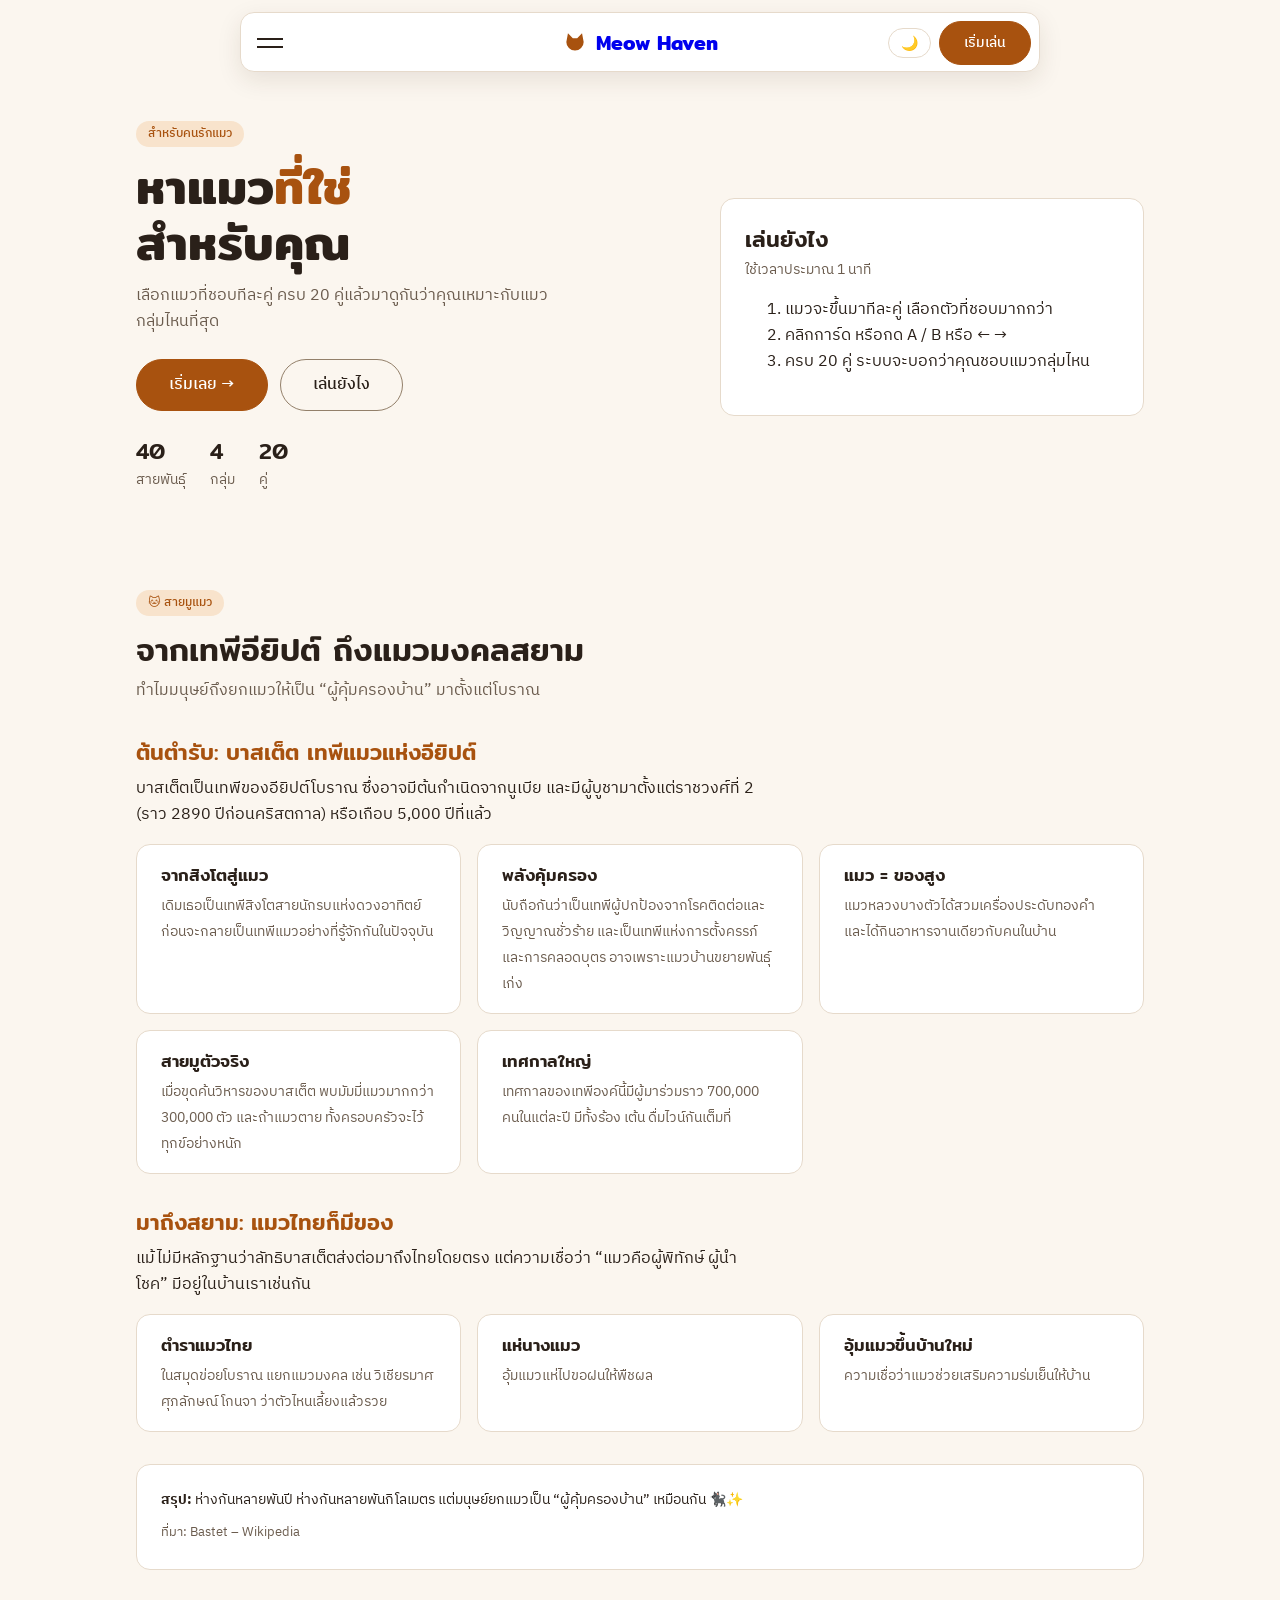
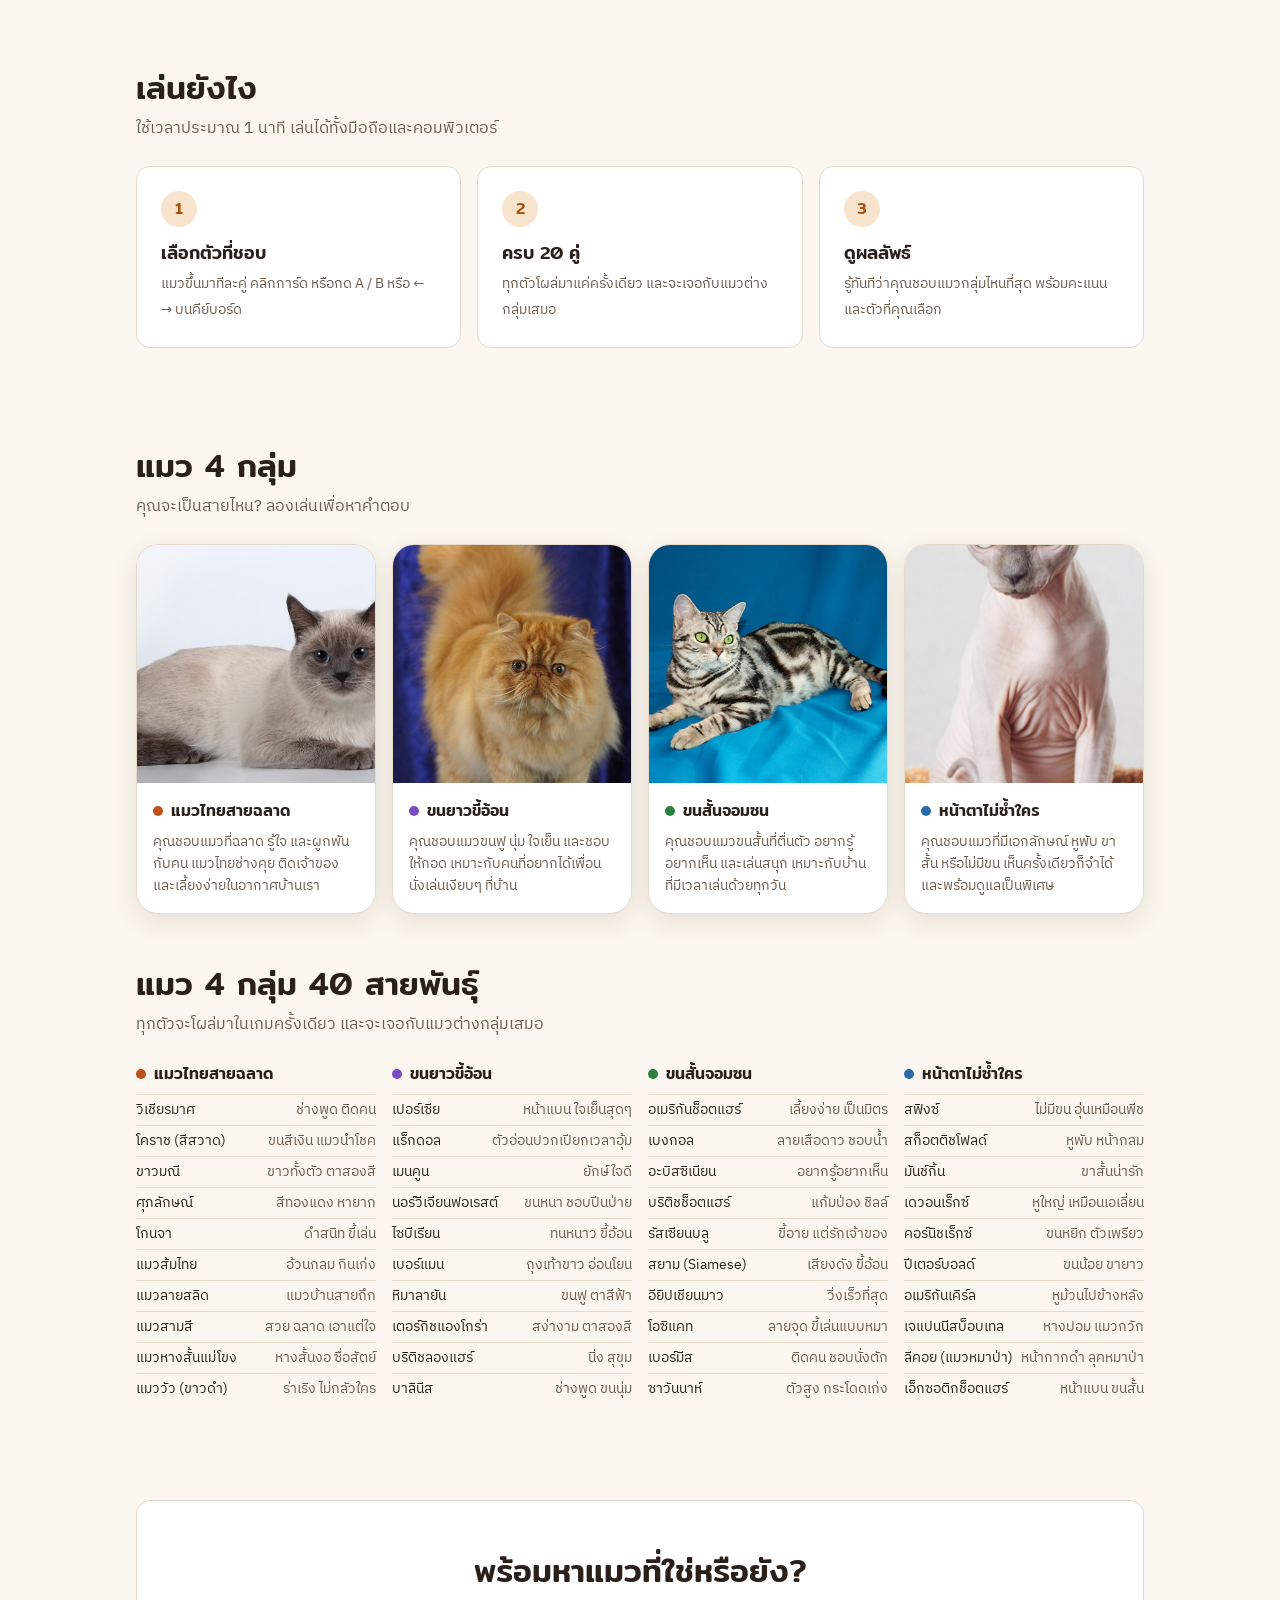
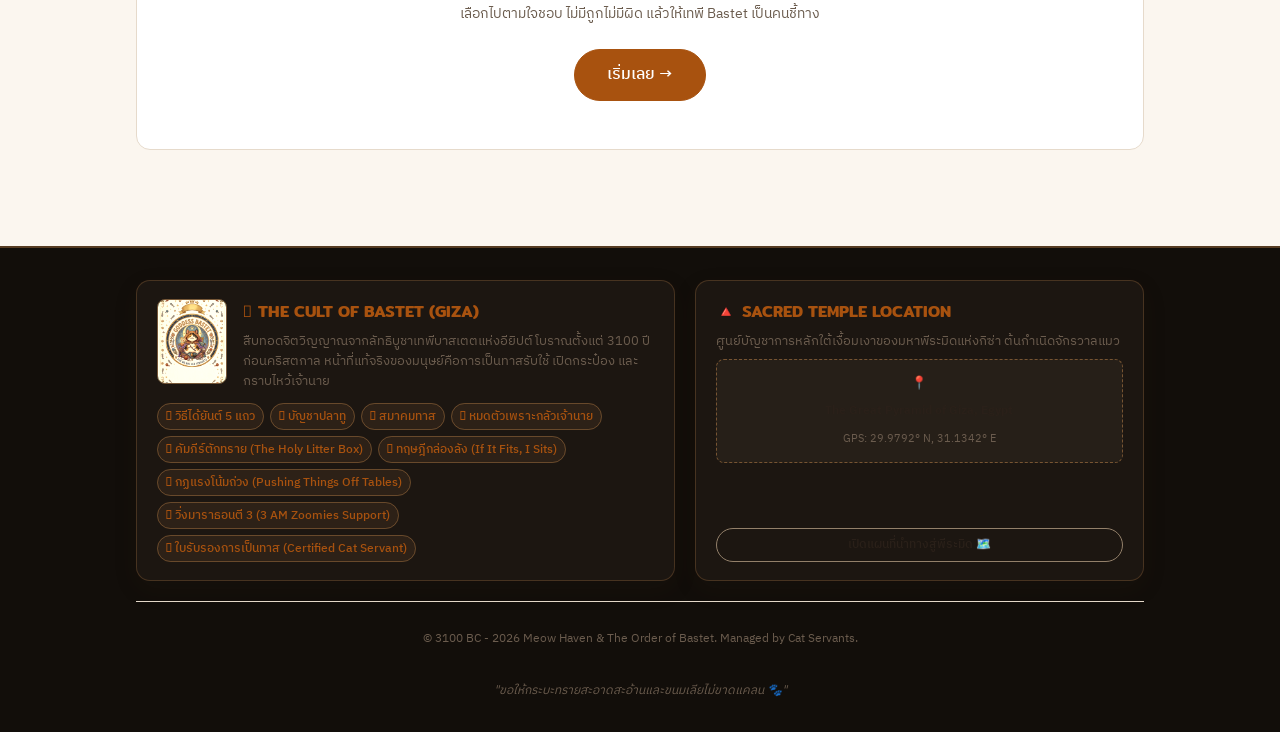
==== Index.html @ c2be7daf "commit change home" ====
<!doctype html>
<html lang="th">
<head>
  <meta charset="utf-8">
  <meta name="viewport" content="width=device-width,initial-scale=1,viewport-fit=cover">
  <title>Meow Haven</title>
  <meta name="claude:viewport-fit-sides" content="cover">
  
  <link rel="preconnect" href="https://fonts.googleapis.com">
  <link rel="preconnect" href="https://fonts.gstatic.com" crossorigin>
  <link rel="stylesheet" href="https://fonts.googleapis.com/css2?family=IBM+Plex+Sans+Thai:wght@400;500;600&family=Mitr:wght@400;500;600&display=swap">
  
  <style>
    :root {
      --bg:#17130f; --surface:#221c17; --surface-raised:#2d251f; --line:#3d332b; --line-strong:#7d6e60;
      --ink:#f5ede4; --ink-muted:#b3a596; --brand:#f2a65a; --brand-soft:#3a2a1b; --on-brand:#1d140c;
      --group-thai:#f08a4b; --group-fluffy:#b48ff0; --group-active:#7fd18b; --group-unique:#6cb8f0;
      --shadow-card:0 8px 24px rgba(0,0,0,.35); --shadow-lift:0 14px 36px rgba(0,0,0,.5);
      --font-display:"Mitr","IBM Plex Sans Thai",system-ui,sans-serif;
      --font-body:"IBM Plex Sans Thai",system-ui,sans-serif;
      --space-1:4px; --space-2:8px; --space-3:12px; --space-4:16px; --space-6:24px; --space-8:32px; --space-12:48px;
      --radius-sm:8px; --radius-md:14px; --radius-lg:22px; --radius-pill:999px;
      color-scheme:dark;
      box-sizing:border-box;
      padding-top:env(safe-area-inset-top,0px);
      padding-bottom:env(safe-area-inset-bottom,0px);
    }
    
    @media (prefers-color-scheme: light) { 
      :root:not([data-theme="dark"]) {
        --bg:#fbf6ef; --surface:#ffffff; --surface-raised:#f3eadf; --line:#e6dacb; --line-strong:#93806a;
        --ink:#2a2019; --ink-muted:#6b5c4e; --brand:#a8520f; --brand-soft:#f8e3cc; --on-brand:#ffffff;
        --group-thai:#c0501a; --group-fluffy:#7a4cc4; --group-active:#2c7f3e; --group-unique:#2a6aa8;
        --shadow-card:0 8px 24px rgba(60,40,20,.10); --shadow-lift:0 14px 36px rgba(60,40,20,.18);
        color-scheme:light; 
      } 
    }
    
    :root[data-theme="light"] {
      --bg:#fbf6ef; --surface:#ffffff; --surface-raised:#f3eadf; --line:#e6dacb; --line-strong:#93806a;
      --ink:#2a2019; --ink-muted:#6b5c4e; --brand:#a8520f; --brand-soft:#f8e3cc; --on-brand:#ffffff;
      --group-thai:#c0501a; --group-fluffy:#7a4cc4; --group-active:#2c7f3e; --group-unique:#2a6aa8;
      --shadow-card:0 8px 24px rgba(60,40,20,.10); --shadow-lift:0 14px 36px rgba(60,40,20,.18);
      color-scheme:light;
    }

    :root[data-theme="dark"] {
      --bg:#17130f; --surface:#221c17; --surface-raised:#2d251f; --line:#3d332b; --line-strong:#7d6e60;
      --ink:#f5ede4; --ink-muted:#b3a596; --brand:#f2a65a; --brand-soft:#3a2a1b; --on-brand:#1d140c;
      --group-thai:#f08a4b; --group-fluffy:#b48ff0; --group-active:#7fd18b; --group-unique:#6cb8f0;
      --shadow-card:0 8px 24px rgba(0,0,0,.35); --shadow-lift:0 14px 36px rgba(0,0,0,.5);
      color-scheme:dark;
    }

    *, *::before, *::after { box-sizing:border-box; }
    html { scroll-padding-top:84px; scroll-behavior:smooth; }
    body { margin:0; padding:0; font-family:var(--font-body); font-size:16px; line-height:26px; background:var(--bg); color:var(--ink); }
    img { max-width:100%; display:block; }
    [hidden]:not([hidden=until-found i]){ display:none!important; }
    h1,h2,h3 { font-family:var(--font-display); text-wrap:balance; margin:0; }
    .wrap { max-width:1040px; margin:0 auto; padding-left:max(16px, env(safe-area-inset-left,0px)); padding-right:max(16px, env(safe-area-inset-right,0px)); }

    /* Nav (card nav) */
    .cn-wrap {
      position: sticky;
      top: 0;
      z-index: 20;
      padding: var(--space-3) var(--space-4) 0;
      display: flex;
      justify-content: center;
      pointer-events: none;
    }

    .cn {
      pointer-events: auto;
      width: 100%;
      max-width: 800px;
      background: var(--surface);
      border: 1px solid var(--line);
      border-radius: var(--radius-md);
      box-shadow: var(--shadow-card);
      height: 60px;
      overflow: hidden;
      transition: height .4s cubic-bezier(.2, .8, .2, 1);
      will-change: height;
    }

    .cn.is-open {
      height: var(--cn-h, 260px);
    }

    .cn__top {
      height: 60px;
      display: flex;
      align-items: center;
      justify-content: space-between;
      padding: 0 var(--space-2) 0 var(--space-4);
      position: relative;
    }

    .cn__logo {
      position: absolute;
      left: 50%;
      transform: translateX(-50%);
      font-family: var(--font-display);
      font-weight: 600;
      font-size: 20px;
      text-decoration: none;
      display: flex;
      align-items: center;
      gap: var(--space-2);git pull origin main
      white-space: nowrap;
    }

    .cn__logo svg {
      width: 26px;
      height: 26px;
      fill: var(--brand);
    }

    .cn__burger {
      all: unset;
      cursor: pointer;
      width: 36px;
      height: 36px;
      display: flex;
      flex-direction: column;
      justify-content: center;
      gap: 6px;
    }

    .cn__burger span {
      display: block;
      height: 2px;
      width: 26px;
      background: var(--ink);
      transition: transform .3s, opacity .3s;
      transform-origin: 50% 50%;
    }

    .cn__burger[aria-expanded="true"] span:first-child {
      transform: translateY(4px) rotate(45deg);
    }

    .cn__burger[aria-expanded="true"] span:last-child {
      transform: translateY(-4px) rotate(-45deg);
    }

    .cn__burger:focus-visible {
      outline: 2px solid var(--brand);
      outline-offset: 3px;
    }

    .cn__cta {
      height: 40px;
    }

    .cn__right {
      display: flex;
      align-items: center;
      gap: var(--space-2);
    }

    .cn__cards {
      display: flex;
      gap: var(--space-2);
      padding: var(--space-2);
    }

    .cn__card {
      flex: 1 1 0;
      min-width: 0;
      background: var(--c);
      border-radius: var(--radius-sm);
      padding: var(--space-4);
      display: flex;
      flex-direction: column;
      gap: var(--space-1);
      opacity: 0;
      transform: translateY(40px);git pull origin main
      transition: opacity .35s ease-out, transform .35s ease-out;
    }

    .cn.is-open .cn__card {
      opacity: 1;
      transform: none;
    }

    .cn.is-open .cn__card:nth-child(2) {
      transition-delay: .07s;
    }

    .cn.is-open .cn__card:nth-child(3) {
      transition-delay: .14s;
    }

    .cn__card h3 {
      font-size: 20px;
      line-height: 28px;
      font-weight: 500;
      margin-bottom: var(--space-2);
      color: var(--ink);
    }

    .cn__card a {
      font-size: 15px;
      line-height: 24px;
      color: var(--ink);
      text-decoration: none;
      opacity: .85;
      transition: opacity .15s, color .15s;
    }

    .cn__card a:hover {
      opacity: 1;
      color: var(--brand);
    }

    .cn:not(.is-open) .cn__card a {
      visibility: hidden;
    }

    @media (max-width:820px) {
      .cn.is-open {
        height: var(--cn-h, 420px);
      }

      .cn__cards {
        flex-direction: column;
      }

      .cn__card {
        flex: none;
      }
    }

    @media (prefers-reduced-motion:reduce) {

      .cn,
      .cn__card,
      .cn__burger span {
        transition: none;
      }
    }

    /* Theme Toggle Button */
    .theme-toggle { background:transparent; border:1px solid var(--line); border-radius:var(--radius-pill); color:var(--ink); padding:6px 12px; cursor:pointer; font-size:14px; display:inline-flex; align-items:center; gap:6px; transition:background .15s; }
    .theme-toggle:hover { background:var(--surface-raised); }

    /* Buttons */
    .mh-btn { font:inherit; font-size:14px; line-height:20px; font-weight:500; height:44px; padding:0 var(--space-6); border-radius:var(--radius-pill); border:1px solid var(--line-strong); background:transparent; color:var(--ink); cursor:pointer; display:inline-flex; align-items:center; gap:var(--space-2); transition:background .15s,transform .15s; text-decoration:none; }
    .mh-btn:hover { background:var(--surface-raised); }
    .mh-btn:active { transform:translateY(1px); }
    .mh-btn--primary { background:var(--brand); border-color:var(--brand); color:var(--on-brand); }
    .mh-btn--primary:hover { filter:brightness(1.08); }
    .mh-btn--lg { height:52px; padding:0 var(--space-8); font-size:16px; }
    :focus-visible { outline:2px solid var(--brand); outline-offset:3px; }

    .mh-chip { display:inline-flex; font-size:12px; line-height:18px; font-weight:500; padding:var(--space-1) var(--space-3); border-radius:var(--radius-pill); background:var(--brand-soft); color:var(--brand); }
    .mh-panel { background:var(--surface); border:1px solid var(--line); border-radius:var(--radius-md); padding:var(--space-6); min-width:0; }
    .muted { color:var(--ink-muted); }

    /* Intro */
    .hero { display:grid; grid-template-columns:1.3fr 1fr; gap:var(--space-8); align-items:center; padding-block:var(--space-12); }
    .hero h1 { font-size:48px; line-height:56px; font-weight:600; margin:var(--space-3) 0; }
    .hero h1 em { font-style:normal; color:var(--brand); }
    .lede { color:var(--ink-muted); margin:0 0 var(--space-6); max-width:440px; }
    .facts { display:flex; gap:var(--space-6); margin-top:var(--space-6); font-size:14px; color:var(--ink-muted); }
    .facts b { display:block; font-family:var(--font-display); font-size:22px; line-height:32px; color:var(--ink); font-weight:500; }
    .mh-panel h2 { font-size:22px; line-height:32px; font-weight:500; margin-bottom:var(--space-1); }
    .mh-panel > p { margin:0 0 var(--space-4); font-size:14px; line-height:22px; color:var(--ink-muted); }

    .breeds { padding-block:0 var(--space-12); }
    .breeds h2 { font-size:32px; line-height:42px; font-weight:500; margin-bottom:var(--space-2); }
    .breeds > p { margin:0 0 var(--space-6); color:var(--ink-muted); }
    .breed-grid { display:grid; grid-template-columns:repeat(4,minmax(0,1fr)); gap:var(--space-4); }
    .breed-col h3 { font-size:16px; line-height:24px; font-weight:500; display:flex; align-items:center; gap:var(--space-2); margin-bottom:var(--space-2); }
    .breed-col h3 i { width:10px; height:10px; border-radius:50%; display:inline-block; }
    .breed-col ul { list-style:none; margin:0; padding:0; font-size:14px; line-height:22px; }
    .breed-col li { padding:var(--space-1) 0; border-top:1px solid var(--line); display:flex; justify-content:space-between; gap:var(--space-2); }
    .breed-col li span { color:var(--ink-muted); text-align:right; }

    /* Sections merged from home.html */
    .sec { padding-block:var(--space-12); }
    .sec h2 { font-size:32px; line-height:42px; font-weight:500; margin-bottom:var(--space-2); }
    .sec > .wrap > p { margin:0 0 var(--space-6); color:var(--ink-muted); max-width:620px; }
    .hero__cta { display:flex; flex-wrap:wrap; gap:var(--space-3); }
    .sec .mh-chip { margin-bottom:var(--space-3); }
    .sub { font-size:22px; line-height:32px; font-weight:500; margin:var(--space-8) 0 var(--space-2); color:var(--brand); }
    .sec > .wrap > p.story { color:var(--ink); margin-bottom:var(--space-4); }
    .facts-grid { list-style:none; margin:0; padding:0; display:grid; grid-template-columns:repeat(auto-fill,minmax(260px,1fr)); gap:var(--space-4); }
    .facts-grid li { background:var(--surface); border:1px solid var(--line); border-radius:var(--radius-md); padding:var(--space-4) var(--space-6); }
    .facts-grid b { display:block; font-family:var(--font-display); font-weight:500; font-size:17px; line-height:28px; margin-bottom:var(--space-1); }
    .facts-grid span { font-size:14px; line-height:24px; color:var(--ink-muted); }
    .summary { margin-top:var(--space-8); }
    .sec > .wrap > .summary p { margin:0 0 var(--space-2); color:var(--ink); max-width:none; }
    .summary small { color:var(--ink-muted); }
    .steps { list-style:none; margin:0; padding:0; display:grid; grid-template-columns:repeat(3,minmax(0,1fr)); gap:var(--space-4); counter-reset:step; }
    .steps li { counter-increment:step; background:var(--surface); border:1px solid var(--line); border-radius:var(--radius-md); padding:var(--space-6); }
    .steps li::before { content:counter(step); display:grid; place-items:center; width:36px; height:36px; border-radius:50%; background:var(--brand-soft); color:var(--brand); font-family:var(--font-display); font-weight:500; margin-bottom:var(--space-3); }
    .steps b { display:block; font-family:var(--font-display); font-weight:500; font-size:18px; line-height:28px; margin-bottom:var(--space-1); }
    .steps span { font-size:14px; line-height:24px; color:var(--ink-muted); }
    .group-grid { display:grid; grid-template-columns:repeat(4,minmax(0,1fr)); gap:var(--space-4); }
    .group-card { background:var(--surface); border:1px solid var(--line); border-radius:var(--radius-lg); overflow:hidden; box-shadow:var(--shadow-card); display:flex; flex-direction:column; }
    .group-card img { width:100%; aspect-ratio:1/1; object-fit:cover; display:block; background:var(--surface-raised); }
    .group-card div { padding:var(--space-4); }
    .group-card h3 { font-size:16px; line-height:24px; font-weight:500; display:flex; align-items:center; gap:var(--space-2); margin-bottom:var(--space-2); }
    .group-card h3 i { width:10px; height:10px; border-radius:50%; flex:none; }
    .group-card p { margin:0; font-size:14px; line-height:22px; color:var(--ink-muted); }
    .cta { text-align:center; }
    .cta .mh-panel { padding:var(--space-12) var(--space-6); }
    .cta h2 { margin-bottom:var(--space-3); }
    .cta p { margin:0 auto var(--space-6); max-width:480px; color:var(--ink-muted); }

    /* Test */
    .test { padding-block:var(--space-8) var(--space-12); display:flex; flex-direction:column; align-items:center; gap:var(--space-8); }
    .mh-progress { display:flex; flex-direction:column; gap:var(--space-2); width:100%; max-width:640px; }
    .mh-progress__meta { display:flex; justify-content:space-between; font-size:12px; font-weight:500; color:var(--ink-muted); font-variant-numeric:tabular-nums; }
    .mh-progress__track { height:8px; border-radius:var(--radius-sm); background:var(--surface-raised); overflow:hidden; }
    .mh-progress__fill { height:100%; width:0; border-radius:var(--radius-sm); background:var(--brand); transition:width .25s ease-out; }
    .test h2 { font-size:22px; font-weight:500; text-align:center; }
    .mh-vs { display:flex; gap:var(--space-6); align-items:center; justify-content:center; width:100%; }
    .mh-vs__or { font-family:var(--font-display); font-size:14px; color:var(--ink-muted); }
    .mh-card { all:unset; box-sizing:border-box; display:flex; flex-direction:column; width:100%; max-width:300px; background:var(--surface); border:1px solid var(--line); border-radius:var(--radius-lg); box-shadow:var(--shadow-card); overflow:hidden; cursor:pointer; transition:transform .2s,box-shadow .2s,border-color .2s; }
    .mh-card:hover { transform:translateY(-4px); box-shadow:var(--shadow-lift); }
    .mh-card.is-chosen { animation:mh-pop .3s ease-out; border-color:var(--brand); }
    .mh-card__photo { aspect-ratio:1/1; width:100%; background:var(--surface-raised); object-fit:cover; display:block; }
    .mh-card__body { padding:var(--space-4); display:flex; flex-direction:column; gap:var(--space-1); }
    .mh-card__name { font-family:var(--font-display); font-size:22px; font-weight:500; }
    .mh-card__trait { font-size:14px; color:var(--ink-muted); }
    @keyframes mh-pop { 0%,100%{transform:scale(1)} 40%{transform:scale(1.04)} }

    /* Result */
    .result { padding-block:var(--space-12); display:grid; grid-template-columns:1fr 1fr; gap:var(--space-8); align-items:start; }
    .result h1 { font-size:48px; font-weight:600; margin:var(--space-3) 0; }
    .result .desc { color:var(--ink-muted); margin:0 0 var(--space-6); max-width:460px; }
    .actions { display:flex; gap:var(--space-3); flex-wrap:wrap; }
    .scores { list-style:none; margin:0; padding:0; display:flex; flex-direction:column; }
    .mh-score { display:grid; grid-template-columns:28px minmax(0,1fr) auto; align-items:center; gap:var(--space-3); padding:var(--space-2) 0; border-top:1px solid var(--line); font-size:14px; font-weight:500; color:var(--ink-muted); }
    .mh-score:first-child { border-top:0; }
    .mh-score__rank { font-family:var(--font-display); font-size:16px; font-variant-numeric:tabular-nums; }
    .mh-score__value b { font-family:var(--font-display); font-size:18px; font-weight:500; }
    .mh-score.is-winner { color:var(--ink); }
    .mh-score.is-winner .mh-score__rank { color:var(--brand); }
    .mh-score.is-winner .mh-score__name { font-weight:600; }
    .picked { grid-column:1/-1; }
    .picked h2 { font-size:22px; font-weight:500; margin-bottom:var(--space-4); }
    .mini-grid { display:grid; grid-template-columns:repeat(auto-fill,minmax(140px,1fr)); gap:var(--space-4); }
    .mini { background:var(--surface); border:1px solid var(--line); border-radius:var(--radius-md); overflow:hidden; }
    .mini div:last-child { padding:var(--space-2) var(--space-3); font-size:14px; }
    .mini small { display:block; color:var(--ink-muted); font-size:12px; }

    /* --- OPTIMIZED BASTET FOOTER WITH IMAGE --- */
    .bastet-footer { background:#120e0a; border-top:2px solid rgba(242,166,90,.3); color:var(--ink-muted); padding:32px 0 16px; margin-top:48px; font-size:13px; }
    .bastet-grid { display:grid; grid-template-columns:1.2fr 1fr; gap:20px; margin-bottom:20px; }
    .bastet-box { background:#1c1611; border:1px solid rgba(242,166,90,.2); border-radius:var(--radius-md); padding:18px 20px; display:flex; flex-direction:column; justify-content:space-between; box-shadow:var(--shadow-card); }
    .bastet-story { display:flex; gap:16px; align-items:flex-start; margin-bottom:12px; }
    .bastet-img { width:70px; height:85px; object-fit:cover; border-radius:var(--radius-sm); border:1px solid rgba(242,166,90,.4); flex-shrink:0; filter:sepia(30%) contrast(110%); }
    .bastet-box h3 { font-size:16px; color:var(--brand); font-weight:600; display:flex; align-items:center; gap:6px; margin-bottom:6px; }
    .bastet-box p { margin:0; line-height:20px; font-size:13px; }
    .bastet-links { display:flex; gap:6px; list-style:none; margin:0; padding:0; flex-wrap:wrap; }
    .bastet-links a { color:var(--brand); text-decoration:none; font-size:12px; font-weight:500; border:1px solid rgba(242,166,90,.3); padding:3px 8px; border-radius:var(--radius-pill); background:rgba(242,166,90,.08); transition:background .15s; }
    .bastet-links a:hover { background:rgba(242,166,90,.2); }
    .bastet-map { background:#261f18; border:1px dashed rgba(242,166,90,.4); border-radius:var(--radius-sm); padding:10px; text-align:center; margin-bottom:12px; display:flex; flex-direction:column; gap:2px; }
    .bastet-map span { animation:bounce 2s infinite ease-in-out; display:inline-block; }
    .bastet-bottom { border-top:1px solid var(--line); padding-top:12px; text-align:center; font-size:12px; display:flex; flex-direction:column; gap:2px; }

    @keyframes bounce { 0%,100%{transform:translateY(0)} 50%{transform:translateY(-3px)} }

    @media (max-width:760px) {
      .hero, .result, .bastet-grid, .steps { grid-template-columns:1fr; }
      .group-grid { grid-template-columns:repeat(2,minmax(0,1fr)); }
      .breed-grid { grid-template-columns:repeat(2,minmax(0,1fr)); }
    }
    @media (max-width:600px) {
      .hero h1, .result h1 { font-size:36px; line-height:44px; }
      .mh-vs { flex-direction:column; gap:var(--space-3); }
      .mh-card { max-width:none; flex-direction:row; }
      .mh-card__photo { width:120px; flex:none; }
      .breed-grid { grid-template-columns:1fr; }
      .bastet-story { flex-direction:column; }
      .bastet-img { width:100%; height:120px; }
    }
    @media (prefers-reduced-motion: reduce) { *, *::before, *::after { transition:none !important; animation:none !important; } }
  </style>
</head>
<body>

<div class="cn-wrap">
  <nav class="cn" id="cardNav" aria-label="หลัก">
    <div class="cn__top">
      <button class="cn__burger" id="cnBurger" type="button" aria-label="เปิดเมนู" aria-expanded="false" aria-controls="cnCards"><span></span><span></span></button>
      <a class="cn__logo" href="#intro" data-go="intro"><svg viewBox="0 0 24 24" aria-hidden="true"><path d="M4 11 L5.5 3 L10 7.5 h4 L18.5 3 L20 11 a8 8 0 1 1 -16 0Z" /></svg>Meow Haven</a>
      <div class="cn__right">
        <button type="button" class="theme-toggle" id="themeToggleBtn" aria-label="สลับธีม"><span id="themeIcon">🌙</span></button>
        <a class="mh-btn mh-btn--primary cn__cta" href="#test" data-go="test">เริ่มเล่น</a>
      </div>
    </div>
    <div class="cn__cards" id="cnCards">
      <div class="cn__card" style="--c:var(--brand-soft)">
        <h3>สำรวจ</h3>
        <a href="#about" data-go="intro">↗ สายมูแมว</a>
        <a href="#how" data-go="intro">↗ เล่นยังไง</a>
      </div>
      <div class="cn__card" style="--c:var(--surface-raised)">
        <h3>กลุ่มแมว</h3>
        <a href="#groups" data-go="intro">↗ 4 กลุ่มแมว</a>
        <a href="#breeds" data-go="intro">↗ 40 สายพันธุ์</a>
      </div>
      <div class="cn__card" style="--c:var(--surface)">
        <h3>เล่นเลย</h3>
        <a href="#test" data-go="test">↗ A/B Test</a>
        <a href="#about" data-go="intro">↗ ตำนาน Bastet</a>
      </div>
    </div>
  </nav>
</div>

<main>
  <!-- INTRO -->
  <section id="intro" class="screen">
    <div class="wrap hero">
      <div>
        <span class="mh-chip">สำหรับคนรักแมว</span>
        <h1>หาแมว<em>ที่ใช่</em><br>สำหรับคุณ</h1>
        <p class="lede">เลือกแมวที่ชอบทีละคู่ ครบ 20 คู่แล้วมาดูกันว่าคุณเหมาะกับแมวกลุ่มไหนที่สุด</p>
        <div class="hero__cta">
          <button class="mh-btn mh-btn--primary mh-btn--lg" id="startBtn" type="button">เริ่มเลย →</button>
          <a class="mh-btn mh-btn--lg" href="#how">เล่นยังไง</a>
        </div>
        <div class="facts"><span><b>40</b>สายพันธุ์</span><span><b>4</b>กลุ่ม</span><span><b>20</b>คู่</span></div>
      </div>
      <div class="mh-panel" id="lastPanel"></div>
    </div>

    <!-- ABOUT -->
    <section class="sec" id="about">
      <div class="wrap">
        <span class="mh-chip">🐱 สายมูแมว</span>
        <h2>จากเทพีอียิปต์ ถึงแมวมงคลสยาม</h2>
        <p>ทำไมมนุษย์ถึงยกแมวให้เป็น “ผู้คุ้มครองบ้าน” มาตั้งแต่โบราณ</p>

        <h3 class="sub">ต้นตำรับ: บาสเต็ต เทพีแมวแห่งอียิปต์</h3>
        <p class="story">บาสเต็ตเป็นเทพีของอียิปต์โบราณ ซึ่งอาจมีต้นกำเนิดจากนูเบีย และมีผู้บูชามาตั้งแต่ราชวงศ์ที่ 2
          (ราว 2890 ปีก่อนคริสตกาล) หรือเกือบ 5,000 ปีที่แล้ว</p>
        <ul class="facts-grid">
          <li><b>จากสิงโตสู่แมว</b><span>เดิมเธอเป็นเทพีสิงโตสายนักรบแห่งดวงอาทิตย์
              ก่อนจะกลายเป็นเทพีแมวอย่างที่รู้จักกันในปัจจุบัน</span></li>
          <li><b>พลังคุ้มครอง</b><span>นับถือกันว่าเป็นเทพีผู้ปกป้องจากโรคติดต่อและวิญญาณชั่วร้าย
              และเป็นเทพีแห่งการตั้งครรภ์และการคลอดบุตร อาจเพราะแมวบ้านขยายพันธุ์เก่ง</span></li>
          <li><b>แมว = ของสูง</b><span>แมวหลวงบางตัวได้สวมเครื่องประดับทองคำ และได้กินอาหารจานเดียวกับคนในบ้าน</span></li>
          <li><b>สายมูตัวจริง</b><span>เมื่อขุดค้นวิหารของบาสเต็ต พบมัมมี่แมวมากกว่า 300,000 ตัว และถ้าแมวตาย
              ทั้งครอบครัวจะไว้ทุกข์อย่างหนัก</span></li>
          <li><b>เทศกาลใหญ่</b><span>เทศกาลของเทพีองค์นี้มีผู้มาร่วมราว 700,000 คนในแต่ละปี มีทั้งร้อง เต้น
              ดื่มไวน์กันเต็มที่</span></li>
        </ul>

        <h3 class="sub">มาถึงสยาม: แมวไทยก็มีของ</h3>
        <p class="story">แม้ไม่มีหลักฐานว่าลัทธิบาสเต็ตส่งต่อมาถึงไทยโดยตรง แต่ความเชื่อว่า “แมวคือผู้พิทักษ์ ผู้นำโชค”
          มีอยู่ในบ้านเราเช่นกัน</p>
        <ul class="facts-grid">
          <li><b>ตำราแมวไทย</b><span>ในสมุดข่อยโบราณ แยกแมวมงคล เช่น วิเชียรมาศ ศุภลักษณ์ โกนจา
              ว่าตัวไหนเลี้ยงแล้วรวย</span></li>
          <li><b>แห่นางแมว</b><span>อุ้มแมวแห่ไปขอฝนให้พืชผล</span></li>
          <li><b>อุ้มแมวขึ้นบ้านใหม่</b><span>ความเชื่อว่าแมวช่วยเสริมความร่มเย็นให้บ้าน</span></li>
        </ul>

        <div class="mh-panel summary">
          <p><b>สรุป:</b> ห่างกันหลายพันปี ห่างกันหลายพันกิโลเมตร แต่มนุษย์ยกแมวเป็น “ผู้คุ้มครองบ้าน” เหมือนกัน 🐈‍⬛✨</p>
          <small>ที่มา: Bastet – Wikipedia</small>
        </div>
      </div>
    </section>

    <!-- HOW -->
    <section class="sec" id="how">
      <div class="wrap">
        <h2>เล่นยังไง</h2>
        <p>ใช้เวลาประมาณ 1 นาที เล่นได้ทั้งมือถือและคอมพิวเตอร์</p>
        <ol class="steps">
          <li><b>เลือกตัวที่ชอบ</b><span>แมวขึ้นมาทีละคู่ คลิกการ์ด หรือกด A / B หรือ ← → บนคีย์บอร์ด</span></li>
          <li><b>ครบ 20 คู่</b><span>ทุกตัวโผล่มาแค่ครั้งเดียว และจะเจอกับแมวต่างกลุ่มเสมอ</span></li>
          <li><b>ดูผลลัพธ์</b><span>รู้ทันทีว่าคุณชอบแมวกลุ่มไหนที่สุด พร้อมคะแนนและตัวที่คุณเลือก</span></li>
        </ol>
      </div>
    </section>

    <!-- GROUPS (rendered from groups.js) -->
    <section class="sec" id="groups">
      <div class="wrap">
        <h2>แมว 4 กลุ่ม</h2>
        <p>คุณจะเป็นสายไหน? ลองเล่นเพื่อหาคำตอบ</p>
        <div class="group-grid" id="groupGrid"></div>
      </div>
    </section>

    <div class="wrap breeds" id="breeds">
      <h2>แมว 4 กลุ่ม 40 สายพันธุ์</h2>
      <p>ทุกตัวจะโผล่มาในเกมครั้งเดียว และจะเจอกับแมวต่างกลุ่มเสมอ</p>
      <div class="breed-grid" id="breedGrid"></div>
    </div>

    <!-- CTA -->
    <section class="sec cta">
      <div class="wrap">
        <div class="mh-panel">
          <h2>พร้อมหาแมวที่ใช่หรือยัง?</h2>
          <p>เลือกไปตามใจชอบ ไม่มีถูกไม่มีผิด แล้วให้เทพี Bastet เป็นคนชี้ทาง</p>
          <a class="mh-btn mh-btn--primary mh-btn--lg" href="#test" data-go="test">เริ่มเลย →</a>
        </div>
      </div>
    </section>
  </section>

  <!-- TEST -->
  <section id="test" class="screen" hidden>
    <div class="wrap test">
      <div class="mh-progress">
        <div class="mh-progress__meta"><span id="pairLabel">คู่ที่ 1 / 20</span><span>กด A / B หรือ ← →</span></div>
        <div class="mh-progress__track" role="progressbar" aria-valuemin="0" aria-valuemax="20" aria-valuenow="0" id="progTrack">
          <div class="mh-progress__fill" id="progFill"></div>
        </div>
      </div>
      <h2>ชอบตัวไหนมากกว่า?</h2>
      <div class="mh-vs">
        <button class="mh-card" id="cardA" type="button"></button>
        <span class="mh-vs__or">หรือ</span>
        <button class="mh-card" id="cardB" type="button"></button>
      </div>
    </div>
  </section>

  <!-- RESULT -->
  <section id="result" class="screen" hidden>
    <div class="wrap result">
      <div>
        <span class="mh-chip">ผลของคุณ</span>
        <h1 id="winTitle"></h1>
        <p class="desc" id="winDesc"></p>
        <div class="actions">
          <button class="mh-btn mh-btn--primary" id="againBtn" type="button">เล่นอีกครั้ง</button>
          <button class="mh-btn" data-go="intro" type="button">กลับหน้าแรก</button>
        </div>
      </div>
      <div class="mh-panel">
        <h2>คะแนนแต่ละกลุ่ม</h2>
        <p>จาก 20 ครั้งที่คุณเลือก</p>
        <ol class="scores" id="scores"></ol>
      </div>
      <div class="picked">
        <h2 id="pickedTitle">แมวที่คุณเลือกในกลุ่มนี้</h2>
        <div class="mini-grid" id="picked"></div>
      </div>
    </div>
  </section>
</main>

<!-- BASTET FOOTER -->
<footer class="bastet-footer">
  <div class="wrap">
    <div class="bastet-grid">
      <div class="bastet-box">
        <div class="bastet-story">
          <!-- รูปปั้นรูปเคารพเทพีบาสเตต (Goddess Bastet) พร้อมรูปสำรองถ้าโหลดไม่ขึ้น -->
          <img src="images/Gemini_Generated_Image_8x1o2o8x1o2o8x1o.jpeg" 
               onerror="this.src='https://images.unsplash.com/photo-1514888286974-6c03e2ca1dba?w=200&auto=format&fit=crop';" 
               alt="Goddess Bastet" 
               class="bastet-img">
          <div>
            <h3><span>𓃠</span> THE CULT OF BASTET (GIZA)</h3>
            <p>สืบทอดจิตวิญญาณจากลัทธิบูชาเทพีบาสเตตแห่งอียิปต์โบราณตั้งแต่ 3100 ปีก่อนคริสตกาล หน้าที่แท้จริงของมนุษย์คือการเป็นทาสรับใช้ เปิดกระป๋อง และกราบไหว้เจ้านาย</p>
          </div>
        </div>
        <ul class="bastet-links">
          <li><a href="javascript:void(0)">𓏬 วิธีได้ยันต์ 5 แถว</a></li>
          <li><a href="javascript:void(0)">𓏬 บัญชาปลาทู</a></li>
          <li><a href="javascript:void(0)">𓏬 สมาคมทาส</a></li>
          <li><a href="javascript:void(0)">𓏬 หมดตัวเพราะกลัวเจ้านาย</a></li>
          <li><a href="javascript:void(0)" title="The sacred duty">𓏬 คัมภีร์ตักทราย (The Holy Litter Box)</a></li>
          <li><a href="javascript:void(0)" title="If it fits, I sits">𓏬 ทฤษฎีกล่องลัง (If It Fits, I Sits)</a></li>
          <li><a href="javascript:void(0)" title="Gravity test">𓏬 กฏแรงโน้มถ่วง (Pushing Things Off Tables)</a></li>
          <li><a href="javascript:void(0)" title="3 AM Zoomies">𓏬 วิ่งมาราธอนตี 3 (3 AM Zoomies Support)</a></li>
          <li><a href="javascript:void(0)" title="I am your master">𓏬 ใบรับรองการเป็นทาส (Certified Cat Servant)</a></li>
        </ul>
      </div>
      
      <div class="bastet-box">
        <div>
          <h3><span>🔺</span> SACRED TEMPLE LOCATION</h3>
          <p style="margin-bottom:8px;">ศูนย์บัญชาการหลักใต้เงื้อมเงาของมหาพีระมิดแห่งกิซ่า ต้นกำเนิดจักรวาลแมว</p>
          <div class="bastet-map">
            <span>📍</span>
            <strong style="color:var(--ink); font-size:12px;">The Great Pyramid of Giza, Egypt</strong>
            <small style="color:var(--ink-muted);">GPS: 29.9792° N, 31.1342° E</small>
          </div>
        </div>
        <a href="https://maps.google.com/?q=Giza+Pyramids" target="_blank" rel="noopener noreferrer" class="mh-btn" style="width:100%; justify-content:center; font-size:12px; height:34px;">เปิดแผนที่นำทางสู่พีระมิด 🗺️</a>
      </div>
    </div>

    <div class="bastet-bottom">
      <p>© 3100 BC - 2026 Meow Haven & The Order of Bastet. Managed by Cat Servants.</p>
      <p style="font-style:italic;">"ขอให้กระบะทรายสะอาดสะอ้านและขนมเลียไม่ขาดแคลน 🐾"</p>
    </div>
  </div>
</footer>

<script>
  // Script สำหรับสลับ Theme Light / Dark
  const themeToggleBtn = document.getElementById('themeToggleBtn');
  const themeIcon = document.getElementById('themeIcon');
  
  themeToggleBtn?.addEventListener('click', () => {
    const currentTheme = document.documentElement.getAttribute('data-theme');
    if (currentTheme === 'light') {
      document.documentElement.setAttribute('data-theme', 'dark');
      themeIcon.textContent = '🌙';
    } else {
      document.documentElement.setAttribute('data-theme', 'light');
      themeIcon.textContent = '☀️';
    }
  });

  // Card nav open/close
  (function () {
    var nav = document.getElementById('cardNav'), btn = document.getElementById('cnBurger'), cards = document.getElementById('cnCards');
    function size() { nav.style.setProperty('--cn-h', (60 + cards.scrollHeight) + 'px'); }
    function set(o) { if (o) size(); nav.classList.toggle('is-open', o); btn.setAttribute('aria-expanded', o); btn.setAttribute('aria-label', o ? 'ปิดเมนู' : 'เปิดเมนู'); }
    btn.addEventListener('click', function () { set(!nav.classList.contains('is-open')); });
    cards.addEventListener('click', function (e) { if (e.target.closest('a')) set(false); });
    document.addEventListener('keydown', function (e) { if (e.key === 'Escape') set(false); });
    window.addEventListener('resize', function () { if (nav.classList.contains('is-open')) size(); });
  })();
</script>
<script src="groups.js"></script>
<script src="script.js"></script>
</body>
</html>
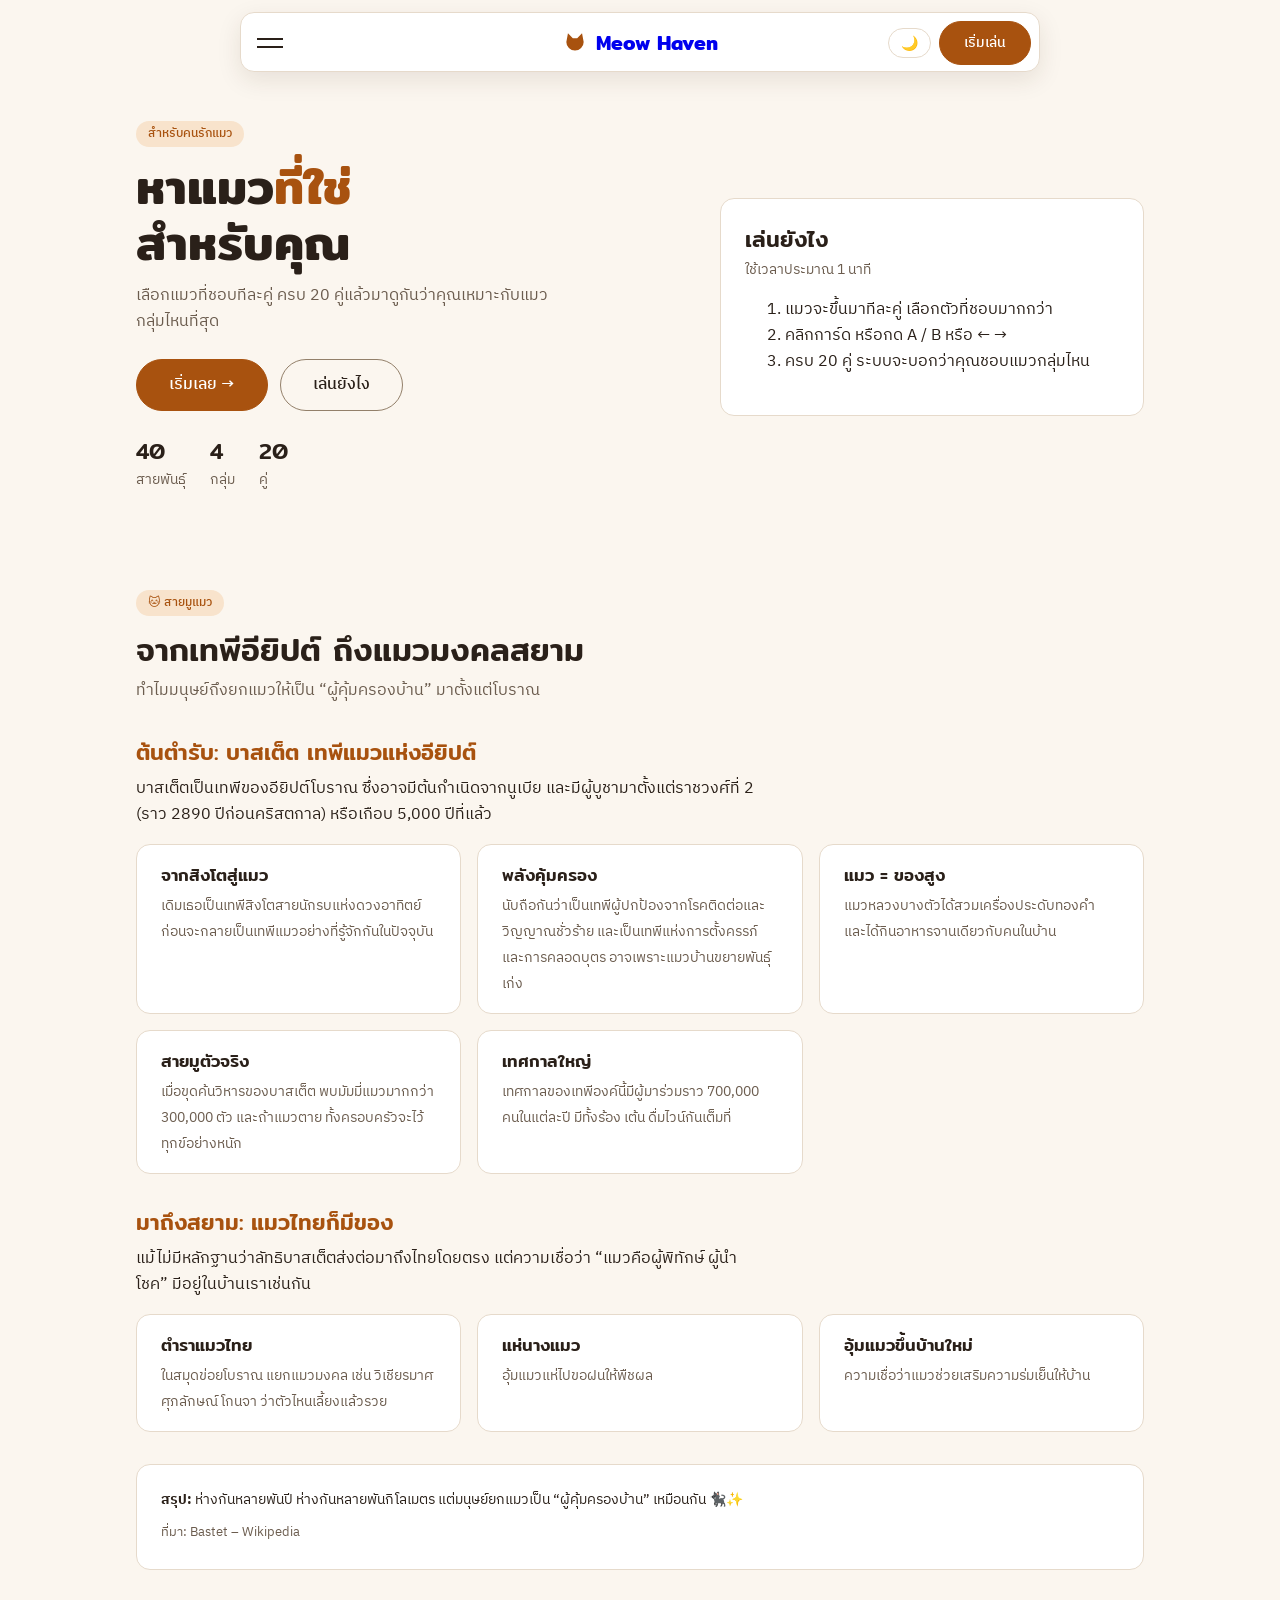
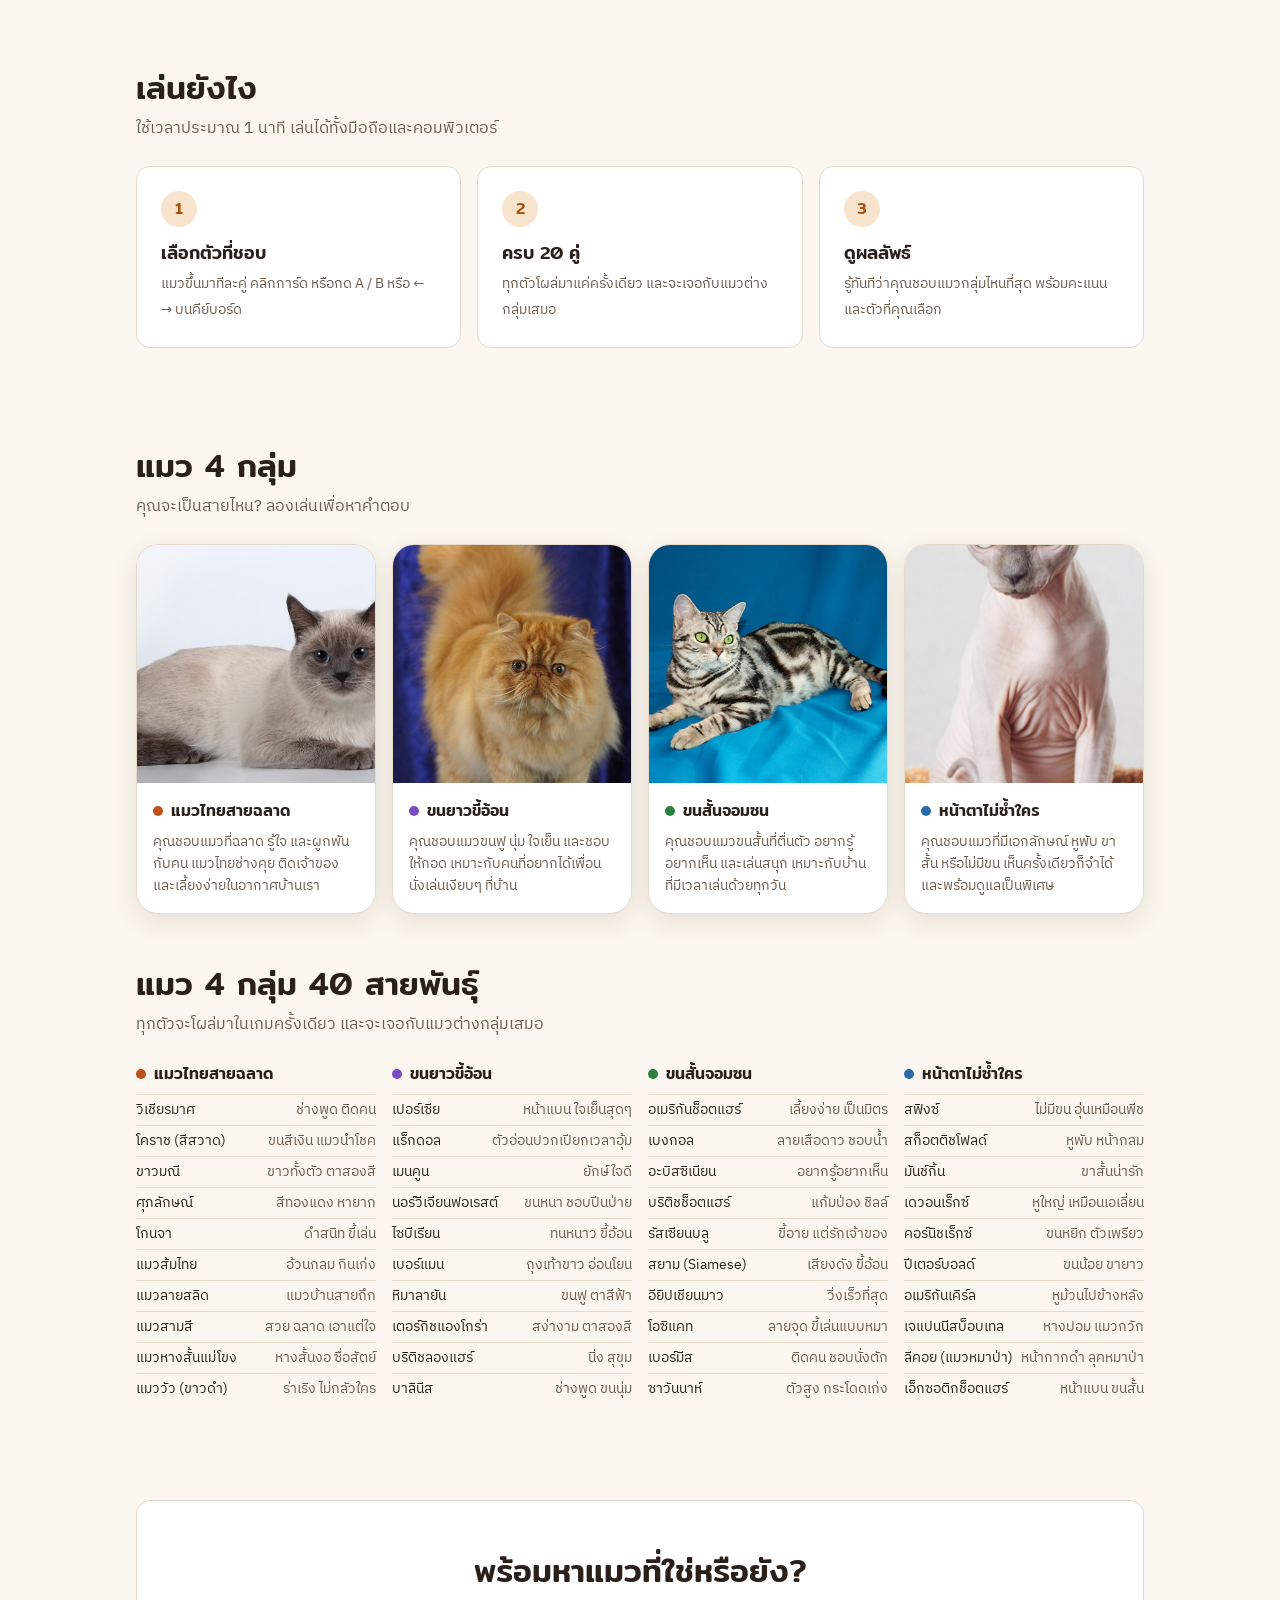
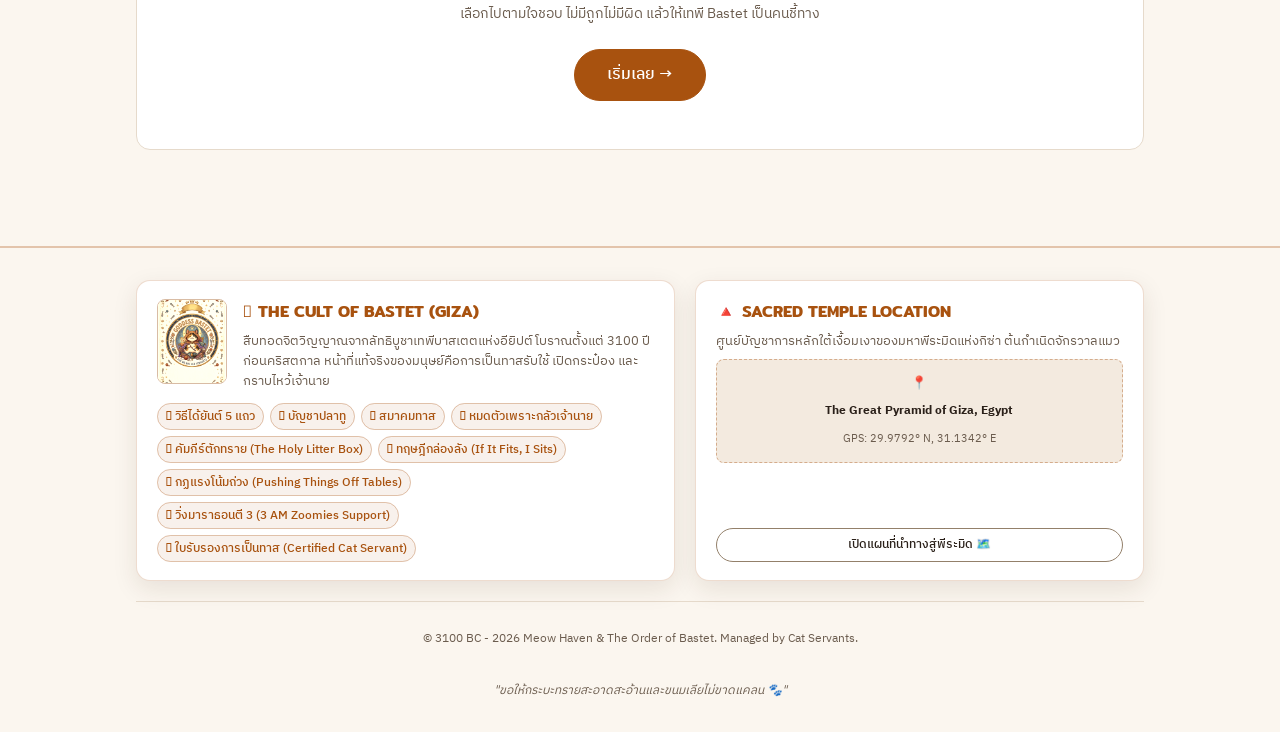
==== commit 427f1155: "new menu to  home and index" ====
--- a/Index.html
+++ b/Index.html
@@ -351,17 +351,17 @@
     .mini small { display:block; color:var(--ink-muted); font-size:12px; }
 
     /* --- OPTIMIZED BASTET FOOTER WITH IMAGE --- */
-    .bastet-footer { background:#120e0a; border-top:2px solid rgba(242,166,90,.3); color:var(--ink-muted); padding:32px 0 16px; margin-top:48px; font-size:13px; }
+    .bastet-footer { background:var(--bg); border-top:2px solid color-mix(in srgb,var(--brand) 30%,transparent); color:var(--ink-muted); padding:32px 0 16px; margin-top:48px; font-size:13px; }
     .bastet-grid { display:grid; grid-template-columns:1.2fr 1fr; gap:20px; margin-bottom:20px; }
-    .bastet-box { background:#1c1611; border:1px solid rgba(242,166,90,.2); border-radius:var(--radius-md); padding:18px 20px; display:flex; flex-direction:column; justify-content:space-between; box-shadow:var(--shadow-card); }
+    .bastet-box { background:var(--surface); border:1px solid color-mix(in srgb,var(--brand) 20%,transparent); border-radius:var(--radius-md); padding:18px 20px; display:flex; flex-direction:column; justify-content:space-between; box-shadow:var(--shadow-card); }
     .bastet-story { display:flex; gap:16px; align-items:flex-start; margin-bottom:12px; }
-    .bastet-img { width:70px; height:85px; object-fit:cover; border-radius:var(--radius-sm); border:1px solid rgba(242,166,90,.4); flex-shrink:0; filter:sepia(30%) contrast(110%); }
+    .bastet-img { width:70px; height:85px; object-fit:cover; border-radius:var(--radius-sm); border:1px solid color-mix(in srgb,var(--brand) 40%,transparent); flex-shrink:0; filter:sepia(30%) contrast(110%); }
     .bastet-box h3 { font-size:16px; color:var(--brand); font-weight:600; display:flex; align-items:center; gap:6px; margin-bottom:6px; }
     .bastet-box p { margin:0; line-height:20px; font-size:13px; }
     .bastet-links { display:flex; gap:6px; list-style:none; margin:0; padding:0; flex-wrap:wrap; }
-    .bastet-links a { color:var(--brand); text-decoration:none; font-size:12px; font-weight:500; border:1px solid rgba(242,166,90,.3); padding:3px 8px; border-radius:var(--radius-pill); background:rgba(242,166,90,.08); transition:background .15s; }
-    .bastet-links a:hover { background:rgba(242,166,90,.2); }
-    .bastet-map { background:#261f18; border:1px dashed rgba(242,166,90,.4); border-radius:var(--radius-sm); padding:10px; text-align:center; margin-bottom:12px; display:flex; flex-direction:column; gap:2px; }
+    .bastet-links a { color:var(--brand); text-decoration:none; font-size:12px; font-weight:500; border:1px solid color-mix(in srgb,var(--brand) 30%,transparent); padding:3px 8px; border-radius:var(--radius-pill); background:color-mix(in srgb,var(--brand) 8%,transparent); transition:background .15s; }
+    .bastet-links a:hover { background:color-mix(in srgb,var(--brand) 20%,transparent); }
+    .bastet-map { background:var(--surface-raised); border:1px dashed color-mix(in srgb,var(--brand) 40%,transparent); border-radius:var(--radius-sm); padding:10px; text-align:center; margin-bottom:12px; display:flex; flex-direction:column; gap:2px; }
     .bastet-map span { animation:bounce 2s infinite ease-in-out; display:inline-block; }
     .bastet-bottom { border-top:1px solid var(--line); padding-top:12px; text-align:center; font-size:12px; display:flex; flex-direction:column; gap:2px; }
 
@@ -401,6 +401,7 @@
         <h3>สำรวจ</h3>
         <a href="#about" data-go="intro">↗ สายมูแมว</a>
         <a href="#how" data-go="intro">↗ เล่นยังไง</a>
+        <a href="about.html">↗ เกี่ยวกับโปรเจกต์</a>
       </div>
       <div class="cn__card" style="--c:var(--surface-raised)">
         <h3>กลุ่มแมว</h3>
@@ -620,17 +621,6 @@
       themeIcon.textContent = '☀️';
     }
   });
-
-  // Card nav open/close
-  (function () {
-    var nav = document.getElementById('cardNav'), btn = document.getElementById('cnBurger'), cards = document.getElementById('cnCards');
-    function size() { nav.style.setProperty('--cn-h', (60 + cards.scrollHeight) + 'px'); }
-    function set(o) { if (o) size(); nav.classList.toggle('is-open', o); btn.setAttribute('aria-expanded', o); btn.setAttribute('aria-label', o ? 'ปิดเมนู' : 'เปิดเมนู'); }
-    btn.addEventListener('click', function () { set(!nav.classList.contains('is-open')); });
-    cards.addEventListener('click', function (e) { if (e.target.closest('a')) set(false); });
-    document.addEventListener('keydown', function (e) { if (e.key === 'Escape') set(false); });
-    window.addEventListener('resize', function () { if (nav.classList.contains('is-open')) size(); });
-  })();
 </script>
 <script src="groups.js"></script>
 <script src="script.js"></script>
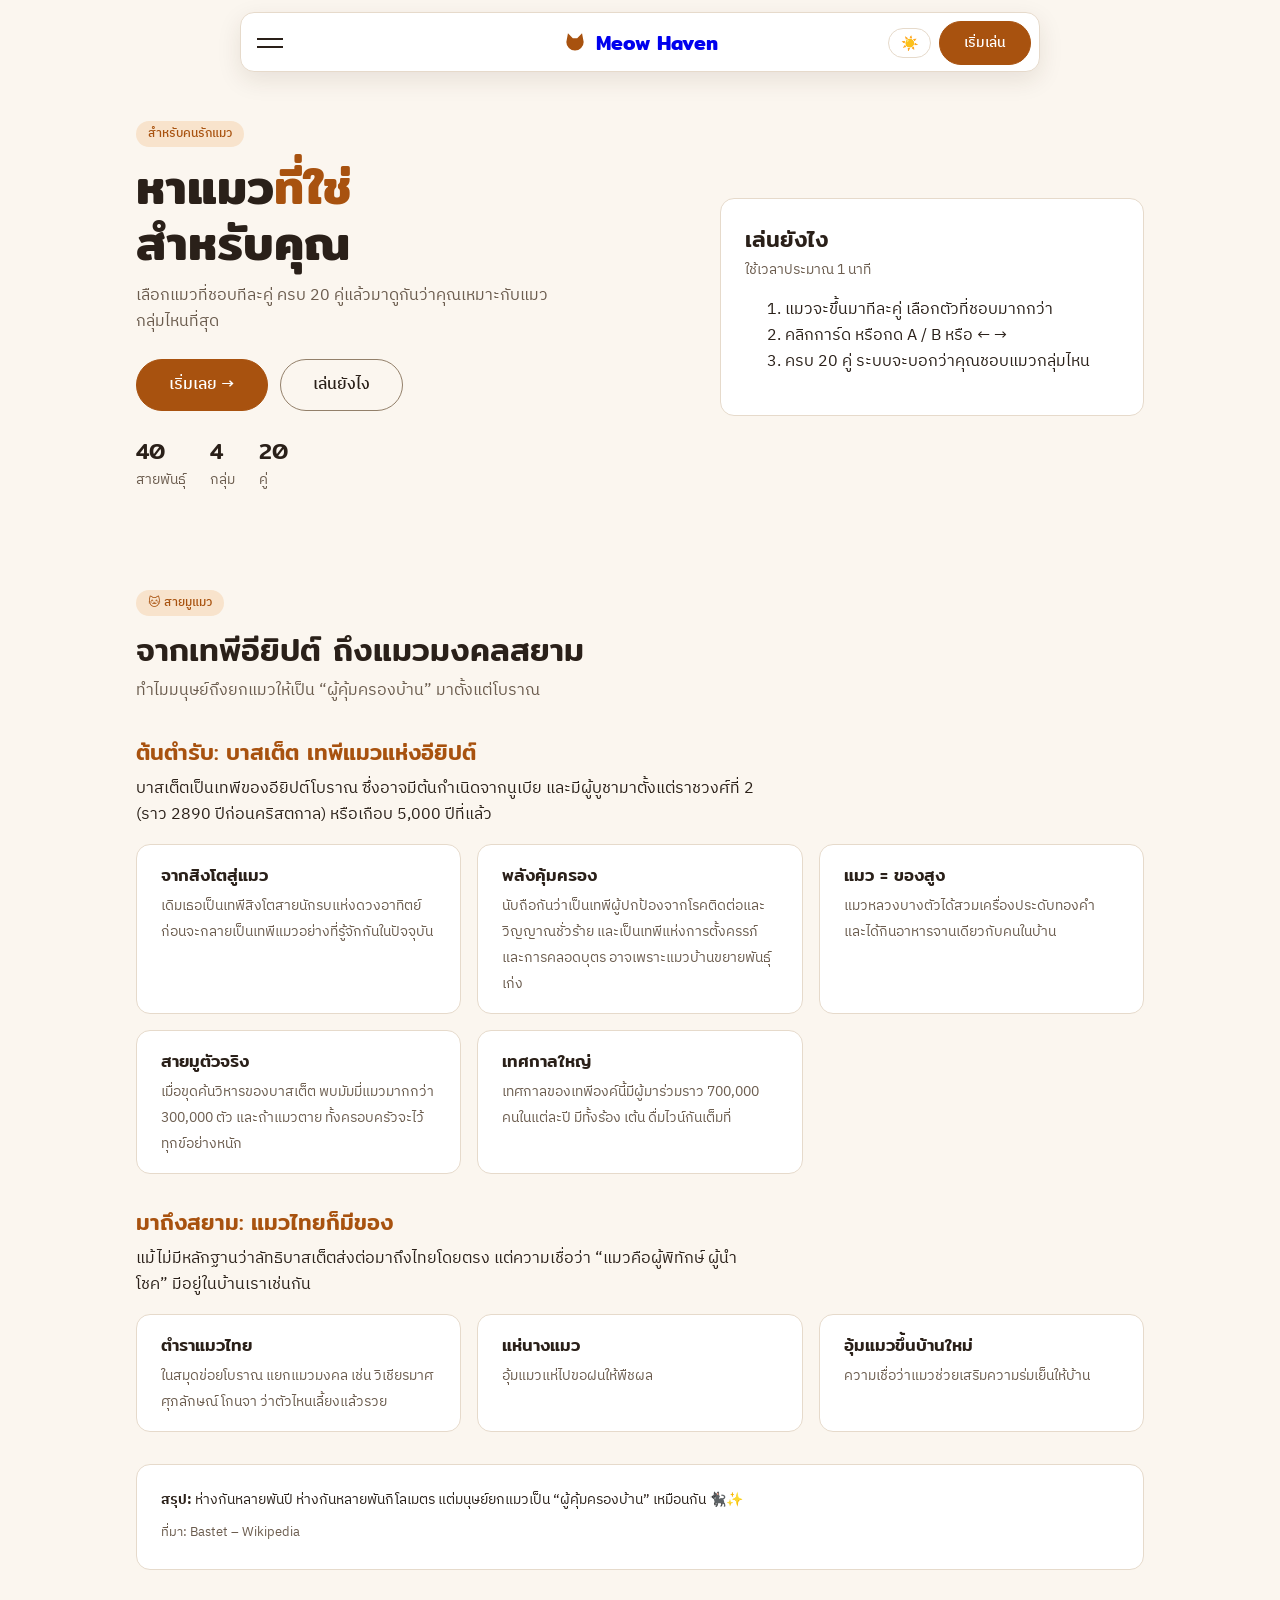
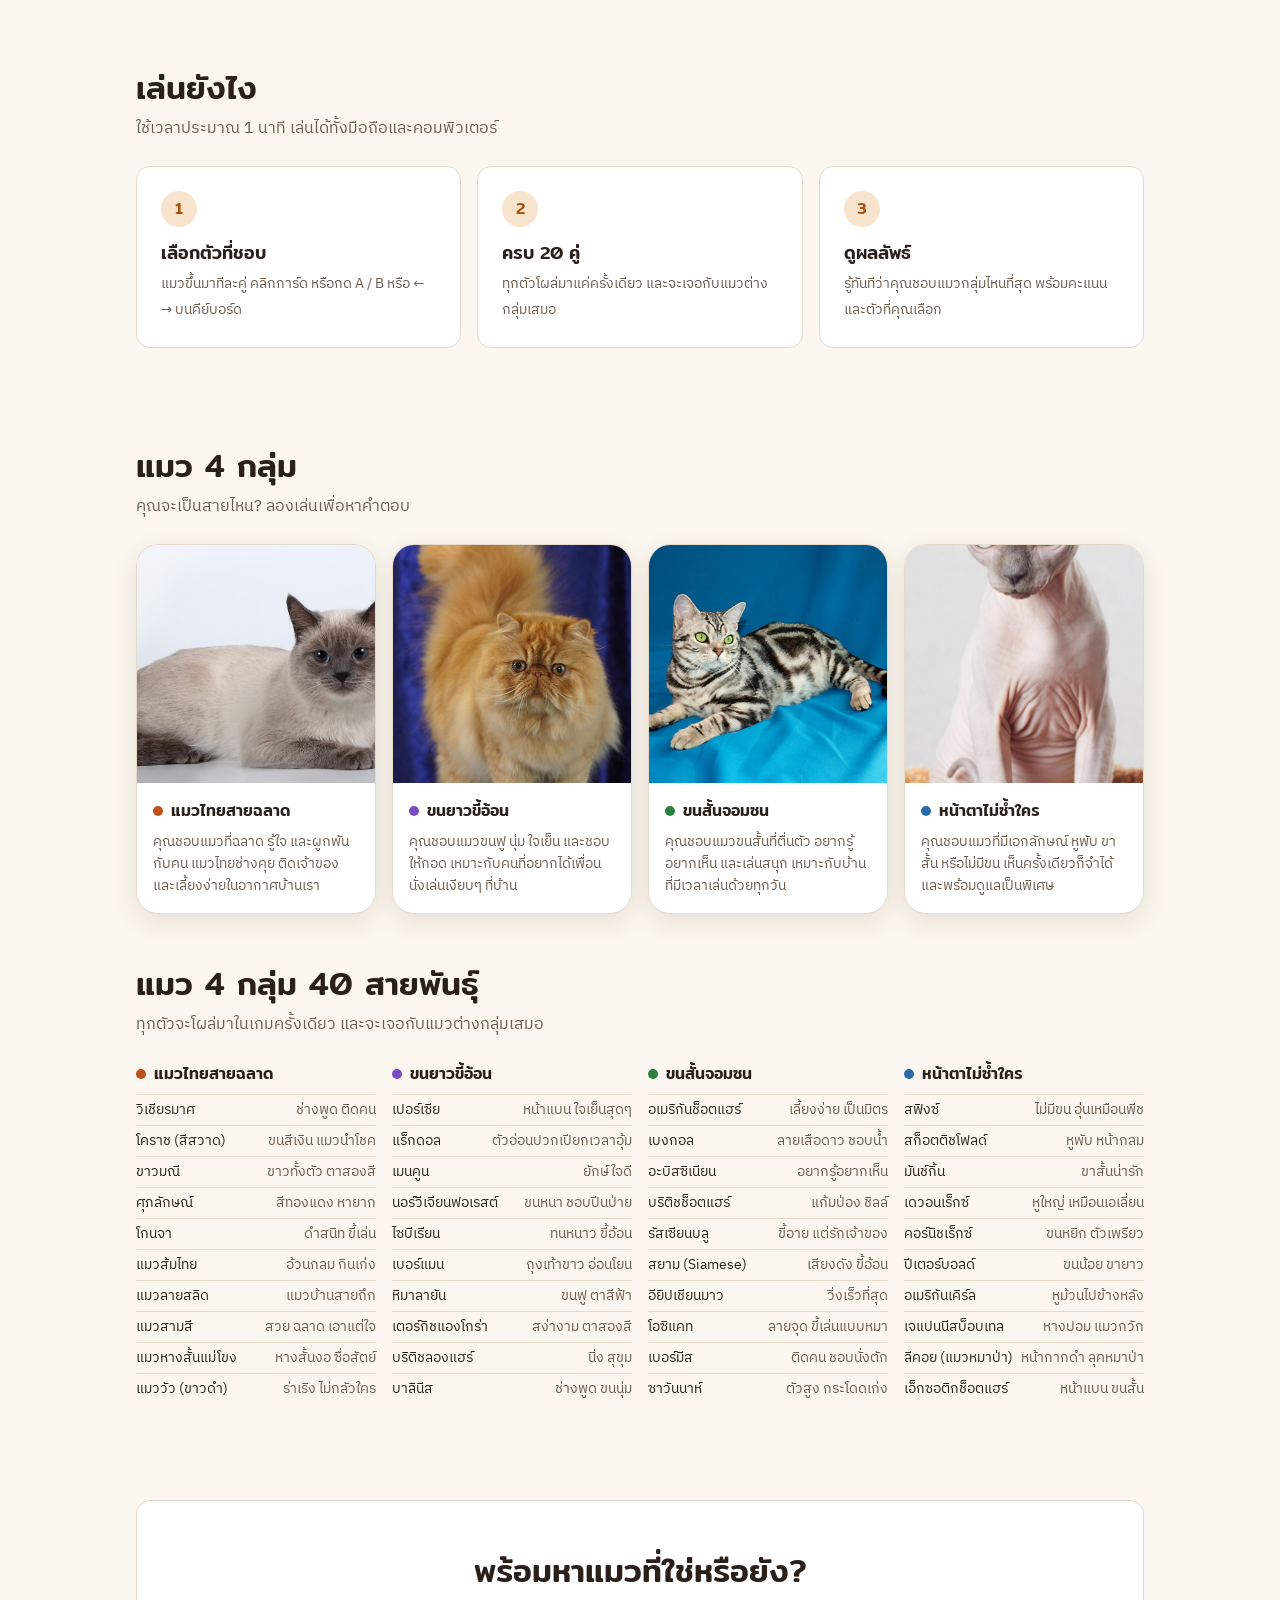
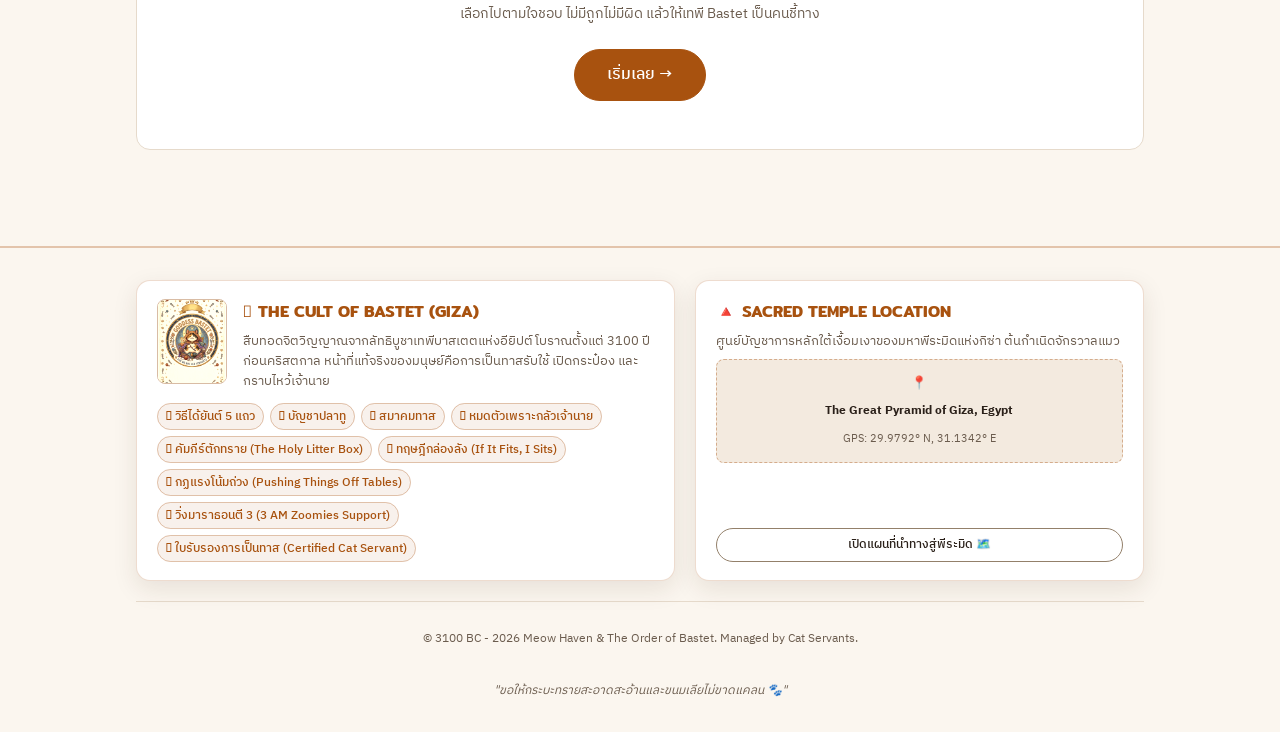
==== commit 879d034d: "fix" ====
--- a/Index.html
+++ b/Index.html
@@ -9,380 +9,7 @@
   <link rel="preconnect" href="https://fonts.googleapis.com">
   <link rel="preconnect" href="https://fonts.gstatic.com" crossorigin>
   <link rel="stylesheet" href="https://fonts.googleapis.com/css2?family=IBM+Plex+Sans+Thai:wght@400;500;600&family=Mitr:wght@400;500;600&display=swap">
-  
-  <style>
-    :root {
-      --bg:#17130f; --surface:#221c17; --surface-raised:#2d251f; --line:#3d332b; --line-strong:#7d6e60;
-      --ink:#f5ede4; --ink-muted:#b3a596; --brand:#f2a65a; --brand-soft:#3a2a1b; --on-brand:#1d140c;
-      --group-thai:#f08a4b; --group-fluffy:#b48ff0; --group-active:#7fd18b; --group-unique:#6cb8f0;
-      --shadow-card:0 8px 24px rgba(0,0,0,.35); --shadow-lift:0 14px 36px rgba(0,0,0,.5);
-      --font-display:"Mitr","IBM Plex Sans Thai",system-ui,sans-serif;
-      --font-body:"IBM Plex Sans Thai",system-ui,sans-serif;
-      --space-1:4px; --space-2:8px; --space-3:12px; --space-4:16px; --space-6:24px; --space-8:32px; --space-12:48px;
-      --radius-sm:8px; --radius-md:14px; --radius-lg:22px; --radius-pill:999px;
-      color-scheme:dark;
-      box-sizing:border-box;
-      padding-top:env(safe-area-inset-top,0px);
-      padding-bottom:env(safe-area-inset-bottom,0px);
-    }
-    
-    @media (prefers-color-scheme: light) { 
-      :root:not([data-theme="dark"]) {
-        --bg:#fbf6ef; --surface:#ffffff; --surface-raised:#f3eadf; --line:#e6dacb; --line-strong:#93806a;
-        --ink:#2a2019; --ink-muted:#6b5c4e; --brand:#a8520f; --brand-soft:#f8e3cc; --on-brand:#ffffff;
-        --group-thai:#c0501a; --group-fluffy:#7a4cc4; --group-active:#2c7f3e; --group-unique:#2a6aa8;
-        --shadow-card:0 8px 24px rgba(60,40,20,.10); --shadow-lift:0 14px 36px rgba(60,40,20,.18);
-        color-scheme:light; 
-      } 
-    }
-    
-    :root[data-theme="light"] {
-      --bg:#fbf6ef; --surface:#ffffff; --surface-raised:#f3eadf; --line:#e6dacb; --line-strong:#93806a;
-      --ink:#2a2019; --ink-muted:#6b5c4e; --brand:#a8520f; --brand-soft:#f8e3cc; --on-brand:#ffffff;
-      --group-thai:#c0501a; --group-fluffy:#7a4cc4; --group-active:#2c7f3e; --group-unique:#2a6aa8;
-      --shadow-card:0 8px 24px rgba(60,40,20,.10); --shadow-lift:0 14px 36px rgba(60,40,20,.18);
-      color-scheme:light;
-    }
-
-    :root[data-theme="dark"] {
-      --bg:#17130f; --surface:#221c17; --surface-raised:#2d251f; --line:#3d332b; --line-strong:#7d6e60;
-      --ink:#f5ede4; --ink-muted:#b3a596; --brand:#f2a65a; --brand-soft:#3a2a1b; --on-brand:#1d140c;
-      --group-thai:#f08a4b; --group-fluffy:#b48ff0; --group-active:#7fd18b; --group-unique:#6cb8f0;
-      --shadow-card:0 8px 24px rgba(0,0,0,.35); --shadow-lift:0 14px 36px rgba(0,0,0,.5);
-      color-scheme:dark;
-    }
-
-    *, *::before, *::after { box-sizing:border-box; }
-    html { scroll-padding-top:84px; scroll-behavior:smooth; }
-    body { margin:0; padding:0; font-family:var(--font-body); font-size:16px; line-height:26px; background:var(--bg); color:var(--ink); }
-    img { max-width:100%; display:block; }
-    [hidden]:not([hidden=until-found i]){ display:none!important; }
-    h1,h2,h3 { font-family:var(--font-display); text-wrap:balance; margin:0; }
-    .wrap { max-width:1040px; margin:0 auto; padding-left:max(16px, env(safe-area-inset-left,0px)); padding-right:max(16px, env(safe-area-inset-right,0px)); }
-
-    /* Nav (card nav) */
-    .cn-wrap {
-      position: sticky;
-      top: 0;
-      z-index: 20;
-      padding: var(--space-3) var(--space-4) 0;
-      display: flex;
-      justify-content: center;
-      pointer-events: none;
-    }
-
-    .cn {
-      pointer-events: auto;
-      width: 100%;
-      max-width: 800px;
-      background: var(--surface);
-      border: 1px solid var(--line);
-      border-radius: var(--radius-md);
-      box-shadow: var(--shadow-card);
-      height: 60px;
-      overflow: hidden;
-      transition: height .4s cubic-bezier(.2, .8, .2, 1);
-      will-change: height;
-    }
-
-    .cn.is-open {
-      height: var(--cn-h, 260px);
-    }
-
-    .cn__top {
-      height: 60px;
-      display: flex;
-      align-items: center;
-      justify-content: space-between;
-      padding: 0 var(--space-2) 0 var(--space-4);
-      position: relative;
-    }
-
-    .cn__logo {
-      position: absolute;
-      left: 50%;
-      transform: translateX(-50%);
-      font-family: var(--font-display);
-      font-weight: 600;
-      font-size: 20px;
-      text-decoration: none;
-      display: flex;
-      align-items: center;
-      gap: var(--space-2);git pull origin main
-      white-space: nowrap;
-    }
-
-    .cn__logo svg {
-      width: 26px;
-      height: 26px;
-      fill: var(--brand);
-    }
-
-    .cn__burger {
-      all: unset;
-      cursor: pointer;
-      width: 36px;
-      height: 36px;
-      display: flex;
-      flex-direction: column;
-      justify-content: center;
-      gap: 6px;
-    }
-
-    .cn__burger span {
-      display: block;
-      height: 2px;
-      width: 26px;
-      background: var(--ink);
-      transition: transform .3s, opacity .3s;
-      transform-origin: 50% 50%;
-    }
-
-    .cn__burger[aria-expanded="true"] span:first-child {
-      transform: translateY(4px) rotate(45deg);
-    }
-
-    .cn__burger[aria-expanded="true"] span:last-child {
-      transform: translateY(-4px) rotate(-45deg);
-    }
-
-    .cn__burger:focus-visible {
-      outline: 2px solid var(--brand);
-      outline-offset: 3px;
-    }
-
-    .cn__cta {
-      height: 40px;
-    }
-
-    .cn__right {
-      display: flex;
-      align-items: center;
-      gap: var(--space-2);
-    }
-
-    .cn__cards {
-      display: flex;
-      gap: var(--space-2);
-      padding: var(--space-2);
-    }
-
-    .cn__card {
-      flex: 1 1 0;
-      min-width: 0;
-      background: var(--c);
-      border-radius: var(--radius-sm);
-      padding: var(--space-4);
-      display: flex;
-      flex-direction: column;
-      gap: var(--space-1);
-      opacity: 0;
-      transform: translateY(40px);git pull origin main
-      transition: opacity .35s ease-out, transform .35s ease-out;
-    }
-
-    .cn.is-open .cn__card {
-      opacity: 1;
-      transform: none;
-    }
-
-    .cn.is-open .cn__card:nth-child(2) {
-      transition-delay: .07s;
-    }
-
-    .cn.is-open .cn__card:nth-child(3) {
-      transition-delay: .14s;
-    }
-
-    .cn__card h3 {
-      font-size: 20px;
-      line-height: 28px;
-      font-weight: 500;
-      margin-bottom: var(--space-2);
-      color: var(--ink);
-    }
-
-    .cn__card a {
-      font-size: 15px;
-      line-height: 24px;
-      color: var(--ink);
-      text-decoration: none;
-      opacity: .85;
-      transition: opacity .15s, color .15s;
-    }
-
-    .cn__card a:hover {
-      opacity: 1;
-      color: var(--brand);
-    }
-
-    .cn:not(.is-open) .cn__card a {
-      visibility: hidden;
-    }
-
-    @media (max-width:820px) {
-      .cn.is-open {
-        height: var(--cn-h, 420px);
-      }
-
-      .cn__cards {
-        flex-direction: column;
-      }
-
-      .cn__card {
-        flex: none;
-      }
-    }
-
-    @media (prefers-reduced-motion:reduce) {
-
-      .cn,
-      .cn__card,
-      .cn__burger span {
-        transition: none;
-      }
-    }
-
-    /* Theme Toggle Button */
-    .theme-toggle { background:transparent; border:1px solid var(--line); border-radius:var(--radius-pill); color:var(--ink); padding:6px 12px; cursor:pointer; font-size:14px; display:inline-flex; align-items:center; gap:6px; transition:background .15s; }
-    .theme-toggle:hover { background:var(--surface-raised); }
-
-    /* Buttons */
-    .mh-btn { font:inherit; font-size:14px; line-height:20px; font-weight:500; height:44px; padding:0 var(--space-6); border-radius:var(--radius-pill); border:1px solid var(--line-strong); background:transparent; color:var(--ink); cursor:pointer; display:inline-flex; align-items:center; gap:var(--space-2); transition:background .15s,transform .15s; text-decoration:none; }
-    .mh-btn:hover { background:var(--surface-raised); }
-    .mh-btn:active { transform:translateY(1px); }
-    .mh-btn--primary { background:var(--brand); border-color:var(--brand); color:var(--on-brand); }
-    .mh-btn--primary:hover { filter:brightness(1.08); }
-    .mh-btn--lg { height:52px; padding:0 var(--space-8); font-size:16px; }
-    :focus-visible { outline:2px solid var(--brand); outline-offset:3px; }
-
-    .mh-chip { display:inline-flex; font-size:12px; line-height:18px; font-weight:500; padding:var(--space-1) var(--space-3); border-radius:var(--radius-pill); background:var(--brand-soft); color:var(--brand); }
-    .mh-panel { background:var(--surface); border:1px solid var(--line); border-radius:var(--radius-md); padding:var(--space-6); min-width:0; }
-    .muted { color:var(--ink-muted); }
-
-    /* Intro */
-    .hero { display:grid; grid-template-columns:1.3fr 1fr; gap:var(--space-8); align-items:center; padding-block:var(--space-12); }
-    .hero h1 { font-size:48px; line-height:56px; font-weight:600; margin:var(--space-3) 0; }
-    .hero h1 em { font-style:normal; color:var(--brand); }
-    .lede { color:var(--ink-muted); margin:0 0 var(--space-6); max-width:440px; }
-    .facts { display:flex; gap:var(--space-6); margin-top:var(--space-6); font-size:14px; color:var(--ink-muted); }
-    .facts b { display:block; font-family:var(--font-display); font-size:22px; line-height:32px; color:var(--ink); font-weight:500; }
-    .mh-panel h2 { font-size:22px; line-height:32px; font-weight:500; margin-bottom:var(--space-1); }
-    .mh-panel > p { margin:0 0 var(--space-4); font-size:14px; line-height:22px; color:var(--ink-muted); }
-
-    .breeds { padding-block:0 var(--space-12); }
-    .breeds h2 { font-size:32px; line-height:42px; font-weight:500; margin-bottom:var(--space-2); }
-    .breeds > p { margin:0 0 var(--space-6); color:var(--ink-muted); }
-    .breed-grid { display:grid; grid-template-columns:repeat(4,minmax(0,1fr)); gap:var(--space-4); }
-    .breed-col h3 { font-size:16px; line-height:24px; font-weight:500; display:flex; align-items:center; gap:var(--space-2); margin-bottom:var(--space-2); }
-    .breed-col h3 i { width:10px; height:10px; border-radius:50%; display:inline-block; }
-    .breed-col ul { list-style:none; margin:0; padding:0; font-size:14px; line-height:22px; }
-    .breed-col li { padding:var(--space-1) 0; border-top:1px solid var(--line); display:flex; justify-content:space-between; gap:var(--space-2); }
-    .breed-col li span { color:var(--ink-muted); text-align:right; }
-
-    /* Sections merged from home.html */
-    .sec { padding-block:var(--space-12); }
-    .sec h2 { font-size:32px; line-height:42px; font-weight:500; margin-bottom:var(--space-2); }
-    .sec > .wrap > p { margin:0 0 var(--space-6); color:var(--ink-muted); max-width:620px; }
-    .hero__cta { display:flex; flex-wrap:wrap; gap:var(--space-3); }
-    .sec .mh-chip { margin-bottom:var(--space-3); }
-    .sub { font-size:22px; line-height:32px; font-weight:500; margin:var(--space-8) 0 var(--space-2); color:var(--brand); }
-    .sec > .wrap > p.story { color:var(--ink); margin-bottom:var(--space-4); }
-    .facts-grid { list-style:none; margin:0; padding:0; display:grid; grid-template-columns:repeat(auto-fill,minmax(260px,1fr)); gap:var(--space-4); }
-    .facts-grid li { background:var(--surface); border:1px solid var(--line); border-radius:var(--radius-md); padding:var(--space-4) var(--space-6); }
-    .facts-grid b { display:block; font-family:var(--font-display); font-weight:500; font-size:17px; line-height:28px; margin-bottom:var(--space-1); }
-    .facts-grid span { font-size:14px; line-height:24px; color:var(--ink-muted); }
-    .summary { margin-top:var(--space-8); }
-    .sec > .wrap > .summary p { margin:0 0 var(--space-2); color:var(--ink); max-width:none; }
-    .summary small { color:var(--ink-muted); }
-    .steps { list-style:none; margin:0; padding:0; display:grid; grid-template-columns:repeat(3,minmax(0,1fr)); gap:var(--space-4); counter-reset:step; }
-    .steps li { counter-increment:step; background:var(--surface); border:1px solid var(--line); border-radius:var(--radius-md); padding:var(--space-6); }
-    .steps li::before { content:counter(step); display:grid; place-items:center; width:36px; height:36px; border-radius:50%; background:var(--brand-soft); color:var(--brand); font-family:var(--font-display); font-weight:500; margin-bottom:var(--space-3); }
-    .steps b { display:block; font-family:var(--font-display); font-weight:500; font-size:18px; line-height:28px; margin-bottom:var(--space-1); }
-    .steps span { font-size:14px; line-height:24px; color:var(--ink-muted); }
-    .group-grid { display:grid; grid-template-columns:repeat(4,minmax(0,1fr)); gap:var(--space-4); }
-    .group-card { background:var(--surface); border:1px solid var(--line); border-radius:var(--radius-lg); overflow:hidden; box-shadow:var(--shadow-card); display:flex; flex-direction:column; }
-    .group-card img { width:100%; aspect-ratio:1/1; object-fit:cover; display:block; background:var(--surface-raised); }
-    .group-card div { padding:var(--space-4); }
-    .group-card h3 { font-size:16px; line-height:24px; font-weight:500; display:flex; align-items:center; gap:var(--space-2); margin-bottom:var(--space-2); }
-    .group-card h3 i { width:10px; height:10px; border-radius:50%; flex:none; }
-    .group-card p { margin:0; font-size:14px; line-height:22px; color:var(--ink-muted); }
-    .cta { text-align:center; }
-    .cta .mh-panel { padding:var(--space-12) var(--space-6); }
-    .cta h2 { margin-bottom:var(--space-3); }
-    .cta p { margin:0 auto var(--space-6); max-width:480px; color:var(--ink-muted); }
-
-    /* Test */
-    .test { padding-block:var(--space-8) var(--space-12); display:flex; flex-direction:column; align-items:center; gap:var(--space-8); }
-    .mh-progress { display:flex; flex-direction:column; gap:var(--space-2); width:100%; max-width:640px; }
-    .mh-progress__meta { display:flex; justify-content:space-between; font-size:12px; font-weight:500; color:var(--ink-muted); font-variant-numeric:tabular-nums; }
-    .mh-progress__track { height:8px; border-radius:var(--radius-sm); background:var(--surface-raised); overflow:hidden; }
-    .mh-progress__fill { height:100%; width:0; border-radius:var(--radius-sm); background:var(--brand); transition:width .25s ease-out; }
-    .test h2 { font-size:22px; font-weight:500; text-align:center; }
-    .mh-vs { display:flex; gap:var(--space-6); align-items:center; justify-content:center; width:100%; }
-    .mh-vs__or { font-family:var(--font-display); font-size:14px; color:var(--ink-muted); }
-    .mh-card { all:unset; box-sizing:border-box; display:flex; flex-direction:column; width:100%; max-width:300px; background:var(--surface); border:1px solid var(--line); border-radius:var(--radius-lg); box-shadow:var(--shadow-card); overflow:hidden; cursor:pointer; transition:transform .2s,box-shadow .2s,border-color .2s; }
-    .mh-card:hover { transform:translateY(-4px); box-shadow:var(--shadow-lift); }
-    .mh-card.is-chosen { animation:mh-pop .3s ease-out; border-color:var(--brand); }
-    .mh-card__photo { aspect-ratio:1/1; width:100%; background:var(--surface-raised); object-fit:cover; display:block; }
-    .mh-card__body { padding:var(--space-4); display:flex; flex-direction:column; gap:var(--space-1); }
-    .mh-card__name { font-family:var(--font-display); font-size:22px; font-weight:500; }
-    .mh-card__trait { font-size:14px; color:var(--ink-muted); }
-    @keyframes mh-pop { 0%,100%{transform:scale(1)} 40%{transform:scale(1.04)} }
-
-    /* Result */
-    .result { padding-block:var(--space-12); display:grid; grid-template-columns:1fr 1fr; gap:var(--space-8); align-items:start; }
-    .result h1 { font-size:48px; font-weight:600; margin:var(--space-3) 0; }
-    .result .desc { color:var(--ink-muted); margin:0 0 var(--space-6); max-width:460px; }
-    .actions { display:flex; gap:var(--space-3); flex-wrap:wrap; }
-    .scores { list-style:none; margin:0; padding:0; display:flex; flex-direction:column; }
-    .mh-score { display:grid; grid-template-columns:28px minmax(0,1fr) auto; align-items:center; gap:var(--space-3); padding:var(--space-2) 0; border-top:1px solid var(--line); font-size:14px; font-weight:500; color:var(--ink-muted); }
-    .mh-score:first-child { border-top:0; }
-    .mh-score__rank { font-family:var(--font-display); font-size:16px; font-variant-numeric:tabular-nums; }
-    .mh-score__value b { font-family:var(--font-display); font-size:18px; font-weight:500; }
-    .mh-score.is-winner { color:var(--ink); }
-    .mh-score.is-winner .mh-score__rank { color:var(--brand); }
-    .mh-score.is-winner .mh-score__name { font-weight:600; }
-    .picked { grid-column:1/-1; }
-    .picked h2 { font-size:22px; font-weight:500; margin-bottom:var(--space-4); }
-    .mini-grid { display:grid; grid-template-columns:repeat(auto-fill,minmax(140px,1fr)); gap:var(--space-4); }
-    .mini { background:var(--surface); border:1px solid var(--line); border-radius:var(--radius-md); overflow:hidden; }
-    .mini div:last-child { padding:var(--space-2) var(--space-3); font-size:14px; }
-    .mini small { display:block; color:var(--ink-muted); font-size:12px; }
-
-    /* --- OPTIMIZED BASTET FOOTER WITH IMAGE --- */
-    .bastet-footer { background:var(--bg); border-top:2px solid color-mix(in srgb,var(--brand) 30%,transparent); color:var(--ink-muted); padding:32px 0 16px; margin-top:48px; font-size:13px; }
-    .bastet-grid { display:grid; grid-template-columns:1.2fr 1fr; gap:20px; margin-bottom:20px; }
-    .bastet-box { background:var(--surface); border:1px solid color-mix(in srgb,var(--brand) 20%,transparent); border-radius:var(--radius-md); padding:18px 20px; display:flex; flex-direction:column; justify-content:space-between; box-shadow:var(--shadow-card); }
-    .bastet-story { display:flex; gap:16px; align-items:flex-start; margin-bottom:12px; }
-    .bastet-img { width:70px; height:85px; object-fit:cover; border-radius:var(--radius-sm); border:1px solid color-mix(in srgb,var(--brand) 40%,transparent); flex-shrink:0; filter:sepia(30%) contrast(110%); }
-    .bastet-box h3 { font-size:16px; color:var(--brand); font-weight:600; display:flex; align-items:center; gap:6px; margin-bottom:6px; }
-    .bastet-box p { margin:0; line-height:20px; font-size:13px; }
-    .bastet-links { display:flex; gap:6px; list-style:none; margin:0; padding:0; flex-wrap:wrap; }
-    .bastet-links a { color:var(--brand); text-decoration:none; font-size:12px; font-weight:500; border:1px solid color-mix(in srgb,var(--brand) 30%,transparent); padding:3px 8px; border-radius:var(--radius-pill); background:color-mix(in srgb,var(--brand) 8%,transparent); transition:background .15s; }
-    .bastet-links a:hover { background:color-mix(in srgb,var(--brand) 20%,transparent); }
-    .bastet-map { background:var(--surface-raised); border:1px dashed color-mix(in srgb,var(--brand) 40%,transparent); border-radius:var(--radius-sm); padding:10px; text-align:center; margin-bottom:12px; display:flex; flex-direction:column; gap:2px; }
-    .bastet-map span { animation:bounce 2s infinite ease-in-out; display:inline-block; }
-    .bastet-bottom { border-top:1px solid var(--line); padding-top:12px; text-align:center; font-size:12px; display:flex; flex-direction:column; gap:2px; }
-
-    @keyframes bounce { 0%,100%{transform:translateY(0)} 50%{transform:translateY(-3px)} }
-
-    @media (max-width:760px) {
-      .hero, .result, .bastet-grid, .steps { grid-template-columns:1fr; }
-      .group-grid { grid-template-columns:repeat(2,minmax(0,1fr)); }
-      .breed-grid { grid-template-columns:repeat(2,minmax(0,1fr)); }
-    }
-    @media (max-width:600px) {
-      .hero h1, .result h1 { font-size:36px; line-height:44px; }
-      .mh-vs { flex-direction:column; gap:var(--space-3); }
-      .mh-card { max-width:none; flex-direction:row; }
-      .mh-card__photo { width:120px; flex:none; }
-      .breed-grid { grid-template-columns:1fr; }
-      .bastet-story { flex-direction:column; }
-      .bastet-img { width:100%; height:120px; }
-    }
-    @media (prefers-reduced-motion: reduce) { *, *::before, *::after { transition:none !important; animation:none !important; } }
-  </style>
+  <link href="./styles.css" rel="stylesheet"/>
 </head>
 <body>
 
@@ -606,22 +233,6 @@
   </div>
 </footer>
 
-<script>
-  // Script สำหรับสลับ Theme Light / Dark
-  const themeToggleBtn = document.getElementById('themeToggleBtn');
-  const themeIcon = document.getElementById('themeIcon');
-  
-  themeToggleBtn?.addEventListener('click', () => {
-    const currentTheme = document.documentElement.getAttribute('data-theme');
-    if (currentTheme === 'light') {
-      document.documentElement.setAttribute('data-theme', 'dark');
-      themeIcon.textContent = '🌙';
-    } else {
-      document.documentElement.setAttribute('data-theme', 'light');
-      themeIcon.textContent = '☀️';
-    }
-  });
-</script>
 <script src="groups.js"></script>
 <script src="script.js"></script>
 </body>
--- a/styles.css
+++ b/styles.css
@@ -0,0 +1,371 @@
+:root {
+  --bg:#17130f; --surface:#221c17; --surface-raised:#2d251f; --line:#3d332b; --line-strong:#7d6e60;
+  --ink:#f5ede4; --ink-muted:#b3a596; --brand:#f2a65a; --brand-soft:#3a2a1b; --on-brand:#1d140c;
+  --group-thai:#f08a4b; --group-fluffy:#b48ff0; --group-active:#7fd18b; --group-unique:#6cb8f0;
+  --shadow-card:0 8px 24px rgba(0,0,0,.35); --shadow-lift:0 14px 36px rgba(0,0,0,.5);
+  --font-display:"Mitr","IBM Plex Sans Thai",system-ui,sans-serif;
+  --font-body:"IBM Plex Sans Thai",system-ui,sans-serif;
+  --space-1:4px; --space-2:8px; --space-3:12px; --space-4:16px; --space-6:24px; --space-8:32px; --space-12:48px;
+  --radius-sm:8px; --radius-md:14px; --radius-lg:22px; --radius-pill:999px;
+  color-scheme:dark;
+  box-sizing:border-box;
+  padding-top:env(safe-area-inset-top,0px);
+  padding-bottom:env(safe-area-inset-bottom,0px);
+}
+
+@media (prefers-color-scheme: light) { 
+  :root:not([data-theme="dark"]) {
+    --bg:#fbf6ef; --surface:#ffffff; --surface-raised:#f3eadf; --line:#e6dacb; --line-strong:#93806a;
+    --ink:#2a2019; --ink-muted:#6b5c4e; --brand:#a8520f; --brand-soft:#f8e3cc; --on-brand:#ffffff;
+    --group-thai:#c0501a; --group-fluffy:#7a4cc4; --group-active:#2c7f3e; --group-unique:#2a6aa8;
+    --shadow-card:0 8px 24px rgba(60,40,20,.10); --shadow-lift:0 14px 36px rgba(60,40,20,.18);
+    color-scheme:light; 
+  } 
+}
+
+:root[data-theme="light"] {
+  --bg:#fbf6ef; --surface:#ffffff; --surface-raised:#f3eadf; --line:#e6dacb; --line-strong:#93806a;
+  --ink:#2a2019; --ink-muted:#6b5c4e; --brand:#a8520f; --brand-soft:#f8e3cc; --on-brand:#ffffff;
+  --group-thai:#c0501a; --group-fluffy:#7a4cc4; --group-active:#2c7f3e; --group-unique:#2a6aa8;
+  --shadow-card:0 8px 24px rgba(60,40,20,.10); --shadow-lift:0 14px 36px rgba(60,40,20,.18);
+  color-scheme:light;
+}
+
+:root[data-theme="dark"] {
+  --bg:#17130f; --surface:#221c17; --surface-raised:#2d251f; --line:#3d332b; --line-strong:#7d6e60;
+  --ink:#f5ede4; --ink-muted:#b3a596; --brand:#f2a65a; --brand-soft:#3a2a1b; --on-brand:#1d140c;
+  --group-thai:#f08a4b; --group-fluffy:#b48ff0; --group-active:#7fd18b; --group-unique:#6cb8f0;
+  --shadow-card:0 8px 24px rgba(0,0,0,.35); --shadow-lift:0 14px 36px rgba(0,0,0,.5);
+  color-scheme:dark;
+}
+
+*, *::before, *::after { box-sizing:border-box; }
+html { scroll-padding-top:84px; scroll-behavior:smooth; }
+body { margin:0; padding:0; font-family:var(--font-body); font-size:16px; line-height:26px; background:var(--bg); color:var(--ink); }
+img { max-width:100%; display:block; }
+[hidden]:not([hidden=until-found i]){ display:none!important; }
+h1,h2,h3 { font-family:var(--font-display); text-wrap:balance; margin:0; }
+.wrap { max-width:1040px; margin:0 auto; padding-left:max(16px, env(safe-area-inset-left,0px)); padding-right:max(16px, env(safe-area-inset-right,0px)); }
+
+/* Nav (card nav) */
+.cn-wrap {
+  position: sticky;
+  top: 0;
+  z-index: 20;
+  padding: var(--space-3) var(--space-4) 0;
+  display: flex;
+  justify-content: center;
+  pointer-events: none;
+}
+
+.cn {
+  pointer-events: auto;
+  width: 100%;
+  max-width: 800px;
+  background: var(--surface);
+  border: 1px solid var(--line);
+  border-radius: var(--radius-md);
+  box-shadow: var(--shadow-card);
+  height: 60px;
+  overflow: hidden;
+  transition: height .4s cubic-bezier(.2, .8, .2, 1);
+  will-change: height;
+}
+
+.cn.is-open {
+  height: var(--cn-h, 260px);
+}
+
+.cn__top {
+  height: 60px;
+  display: flex;
+  align-items: center;
+  justify-content: space-between;
+  padding: 0 var(--space-2) 0 var(--space-4);
+  position: relative;
+}
+
+.cn__logo {
+  position: absolute;
+  left: 50%;
+  transform: translateX(-50%);
+  font-family: var(--font-display);
+  font-weight: 600;
+  font-size: 20px;
+  text-decoration: none;
+  display: flex;
+  align-items: center;
+  gap: var(--space-2);
+  white-space: nowrap;
+}
+
+.cn__logo svg {
+  width: 26px;
+  height: 26px;
+  fill: var(--brand);
+}
+
+.cn__burger {
+  all: unset;
+  cursor: pointer;
+  width: 36px;
+  height: 36px;
+  display: flex;
+  flex-direction: column;
+  justify-content: center;
+  gap: 6px;
+}
+
+.cn__burger span {
+  display: block;
+  height: 2px;
+  width: 26px;
+  background: var(--ink);
+  transition: transform .3s, opacity .3s;
+  transform-origin: 50% 50%;
+}
+
+.cn__burger[aria-expanded="true"] span:first-child {
+  transform: translateY(4px) rotate(45deg);
+}
+
+.cn__burger[aria-expanded="true"] span:last-child {
+  transform: translateY(-4px) rotate(-45deg);
+}
+
+.cn__burger:focus-visible {
+  outline: 2px solid var(--brand);
+  outline-offset: 3px;
+}
+
+.cn__cta {
+  height: 40px;
+}
+
+.cn__right {
+  display: flex;
+  align-items: center;
+  gap: var(--space-2);
+}
+
+.cn__cards {
+  display: flex;
+  gap: var(--space-2);
+  padding: var(--space-2);
+}
+
+.cn__card {
+  flex: 1 1 0;
+  min-width: 0;
+  background: var(--c);
+  border-radius: var(--radius-sm);
+  padding: var(--space-4);
+  display: flex;
+  flex-direction: column;
+  gap: var(--space-1);
+  opacity: 0;
+  transform: translateY(40px);
+  transition: opacity .35s ease-out, transform .35s ease-out;
+}
+
+.cn.is-open .cn__card {
+  opacity: 1;
+  transform: none;
+}
+
+.cn.is-open .cn__card:nth-child(2) {
+  transition-delay: .07s;
+}
+
+.cn.is-open .cn__card:nth-child(3) {
+  transition-delay: .14s;
+}
+
+.cn__card h3 {
+  font-size: 20px;
+  line-height: 28px;
+  font-weight: 500;
+  margin-bottom: var(--space-2);
+  color: var(--ink);
+}
+
+.cn__card a {
+  font-size: 15px;
+  line-height: 24px;
+  color: var(--ink);
+  text-decoration: none;
+  opacity: .85;
+  transition: opacity .15s, color .15s;
+}
+
+.cn__card a:hover {
+  opacity: 1;
+  color: var(--brand);
+}
+
+.cn:not(.is-open) .cn__card a {
+  visibility: hidden;
+}
+
+@media (max-width:820px) {
+  .cn.is-open {
+    height: var(--cn-h, 420px);
+  }
+
+  .cn__cards {
+    flex-direction: column;
+  }
+
+  .cn__card {
+    flex: none;
+  }
+}
+
+@media (prefers-reduced-motion:reduce) {
+
+  .cn,
+  .cn__card,
+  .cn__burger span {
+    transition: none;
+  }
+}
+
+/* Theme Toggle Button */
+.theme-toggle { background:transparent; border:1px solid var(--line); border-radius:var(--radius-pill); color:var(--ink); padding:6px 12px; cursor:pointer; font-size:14px; display:inline-flex; align-items:center; gap:6px; transition:background .15s; }
+.theme-toggle:hover { background:var(--surface-raised); }
+
+/* Buttons */
+.mh-btn { font:inherit; font-size:14px; line-height:20px; font-weight:500; height:44px; padding:0 var(--space-6); border-radius:var(--radius-pill); border:1px solid var(--line-strong); background:transparent; color:var(--ink); cursor:pointer; display:inline-flex; align-items:center; gap:var(--space-2); transition:background .15s,transform .15s; text-decoration:none; }
+.mh-btn:hover { background:var(--surface-raised); }
+.mh-btn:active { transform:translateY(1px); }
+.mh-btn--primary { background:var(--brand); border-color:var(--brand); color:var(--on-brand); }
+.mh-btn--primary:hover { filter:brightness(1.08); }
+.mh-btn--lg { height:52px; padding:0 var(--space-8); font-size:16px; }
+:focus-visible { outline:2px solid var(--brand); outline-offset:3px; }
+
+.mh-chip { display:inline-flex; font-size:12px; line-height:18px; font-weight:500; padding:var(--space-1) var(--space-3); border-radius:var(--radius-pill); background:var(--brand-soft); color:var(--brand); }
+.mh-panel { background:var(--surface); border:1px solid var(--line); border-radius:var(--radius-md); padding:var(--space-6); min-width:0; }
+.muted { color:var(--ink-muted); }
+
+/* Intro */
+.hero { display:grid; grid-template-columns:1.3fr 1fr; gap:var(--space-8); align-items:center; padding-block:var(--space-12); }
+.hero h1 { font-size:48px; line-height:56px; font-weight:600; margin:var(--space-3) 0; }
+.hero h1 em { font-style:normal; color:var(--brand); }
+.lede { color:var(--ink-muted); margin:0 0 var(--space-6); max-width:440px; }
+.facts { display:flex; gap:var(--space-6); margin-top:var(--space-6); font-size:14px; color:var(--ink-muted); }
+.facts b { display:block; font-family:var(--font-display); font-size:22px; line-height:32px; color:var(--ink); font-weight:500; }
+.mh-panel h2 { font-size:22px; line-height:32px; font-weight:500; margin-bottom:var(--space-1); }
+.mh-panel > p { margin:0 0 var(--space-4); font-size:14px; line-height:22px; color:var(--ink-muted); }
+
+.breeds { padding-block:0 var(--space-12); }
+.breeds h2 { font-size:32px; line-height:42px; font-weight:500; margin-bottom:var(--space-2); }
+.breeds > p { margin:0 0 var(--space-6); color:var(--ink-muted); }
+.breed-grid { display:grid; grid-template-columns:repeat(4,minmax(0,1fr)); gap:var(--space-4); }
+.breed-col h3 { font-size:16px; line-height:24px; font-weight:500; display:flex; align-items:center; gap:var(--space-2); margin-bottom:var(--space-2); }
+.breed-col h3 i { width:10px; height:10px; border-radius:50%; display:inline-block; }
+.breed-col ul { list-style:none; margin:0; padding:0; font-size:14px; line-height:22px; }
+.breed-col li { padding:var(--space-1) 0; border-top:1px solid var(--line); display:flex; justify-content:space-between; gap:var(--space-2); }
+.breed-col li span { color:var(--ink-muted); text-align:right; }
+
+/* Sections merged from home.html */
+.sec { padding-block:var(--space-12); }
+.sec h2 { font-size:32px; line-height:42px; font-weight:500; margin-bottom:var(--space-2); }
+.sec > .wrap > p { margin:0 0 var(--space-6); color:var(--ink-muted); max-width:620px; }
+.hero__cta { display:flex; flex-wrap:wrap; gap:var(--space-3); }
+.sec .mh-chip { margin-bottom:var(--space-3); }
+.sub { font-size:22px; line-height:32px; font-weight:500; margin:var(--space-8) 0 var(--space-2); color:var(--brand); }
+.sec > .wrap > p.story { color:var(--ink); margin-bottom:var(--space-4); }
+.facts-grid { list-style:none; margin:0; padding:0; display:grid; grid-template-columns:repeat(auto-fill,minmax(260px,1fr)); gap:var(--space-4); }
+.facts-grid li { background:var(--surface); border:1px solid var(--line); border-radius:var(--radius-md); padding:var(--space-4) var(--space-6); }
+.facts-grid b { display:block; font-family:var(--font-display); font-weight:500; font-size:17px; line-height:28px; margin-bottom:var(--space-1); }
+.facts-grid span { font-size:14px; line-height:24px; color:var(--ink-muted); }
+.summary { margin-top:var(--space-8); }
+.sec > .wrap > .summary p { margin:0 0 var(--space-2); color:var(--ink); max-width:none; }
+.summary small { color:var(--ink-muted); }
+.steps { list-style:none; margin:0; padding:0; display:grid; grid-template-columns:repeat(3,minmax(0,1fr)); gap:var(--space-4); counter-reset:step; }
+.steps li { counter-increment:step; background:var(--surface); border:1px solid var(--line); border-radius:var(--radius-md); padding:var(--space-6); }
+.steps li::before { content:counter(step); display:grid; place-items:center; width:36px; height:36px; border-radius:50%; background:var(--brand-soft); color:var(--brand); font-family:var(--font-display); font-weight:500; margin-bottom:var(--space-3); }
+.steps b { display:block; font-family:var(--font-display); font-weight:500; font-size:18px; line-height:28px; margin-bottom:var(--space-1); }
+.steps span { font-size:14px; line-height:24px; color:var(--ink-muted); }
+.group-grid { display:grid; grid-template-columns:repeat(4,minmax(0,1fr)); gap:var(--space-4); }
+.group-card { background:var(--surface); border:1px solid var(--line); border-radius:var(--radius-lg); overflow:hidden; box-shadow:var(--shadow-card); display:flex; flex-direction:column; }
+.group-card img { width:100%; aspect-ratio:1/1; object-fit:cover; display:block; background:var(--surface-raised); }
+.group-card div { padding:var(--space-4); }
+.group-card h3 { font-size:16px; line-height:24px; font-weight:500; display:flex; align-items:center; gap:var(--space-2); margin-bottom:var(--space-2); }
+.group-card h3 i { width:10px; height:10px; border-radius:50%; flex:none; }
+.group-card p { margin:0; font-size:14px; line-height:22px; color:var(--ink-muted); }
+.cta { text-align:center; }
+.cta .mh-panel { padding:var(--space-12) var(--space-6); }
+.cta h2 { margin-bottom:var(--space-3); }
+.cta p { margin:0 auto var(--space-6); max-width:480px; color:var(--ink-muted); }
+
+/* Test */
+.test { padding-block:var(--space-8) var(--space-12); display:flex; flex-direction:column; align-items:center; gap:var(--space-8); }
+.mh-progress { display:flex; flex-direction:column; gap:var(--space-2); width:100%; max-width:640px; }
+.mh-progress__meta { display:flex; justify-content:space-between; font-size:12px; font-weight:500; color:var(--ink-muted); font-variant-numeric:tabular-nums; }
+.mh-progress__track { height:8px; border-radius:var(--radius-sm); background:var(--surface-raised); overflow:hidden; }
+.mh-progress__fill { height:100%; width:0; border-radius:var(--radius-sm); background:var(--brand); transition:width .25s ease-out; }
+.test h2 { font-size:22px; font-weight:500; text-align:center; }
+.mh-vs { display:flex; gap:var(--space-6); align-items:center; justify-content:center; width:100%; }
+.mh-vs__or { font-family:var(--font-display); font-size:14px; color:var(--ink-muted); }
+.mh-card { all:unset; box-sizing:border-box; display:flex; flex-direction:column; width:100%; max-width:300px; background:var(--surface); border:1px solid var(--line); border-radius:var(--radius-lg); box-shadow:var(--shadow-card); overflow:hidden; cursor:pointer; transition:transform .2s,box-shadow .2s,border-color .2s; }
+.mh-card:hover { transform:translateY(-4px); box-shadow:var(--shadow-lift); }
+.mh-card.is-chosen { animation:mh-pop .3s ease-out; border-color:var(--brand); }
+.mh-card__photo { aspect-ratio:1/1; width:100%; background:var(--surface-raised); object-fit:cover; display:block; }
+.mh-card__body { padding:var(--space-4); display:flex; flex-direction:column; gap:var(--space-1); }
+.mh-card__name { font-family:var(--font-display); font-size:22px; font-weight:500; }
+.mh-card__trait { font-size:14px; color:var(--ink-muted); }
+@keyframes mh-pop { 0%,100%{transform:scale(1)} 40%{transform:scale(1.04)} }
+
+/* Result */
+.result { padding-block:var(--space-12); display:grid; grid-template-columns:1fr 1fr; gap:var(--space-8); align-items:start; }
+.result h1 { font-size:48px; font-weight:600; margin:var(--space-3) 0; }
+.result .desc { color:var(--ink-muted); margin:0 0 var(--space-6); max-width:460px; }
+.actions { display:flex; gap:var(--space-3); flex-wrap:wrap; }
+.scores { list-style:none; margin:0; padding:0; display:flex; flex-direction:column; }
+.mh-score { display:grid; grid-template-columns:28px minmax(0,1fr) auto; align-items:center; gap:var(--space-3); padding:var(--space-2) 0; border-top:1px solid var(--line); font-size:14px; font-weight:500; color:var(--ink-muted); }
+.mh-score:first-child { border-top:0; }
+.mh-score__rank { font-family:var(--font-display); font-size:16px; font-variant-numeric:tabular-nums; }
+.mh-score__value b { font-family:var(--font-display); font-size:18px; font-weight:500; }
+.mh-score.is-winner { color:var(--ink); }
+.mh-score.is-winner .mh-score__rank { color:var(--brand); }
+.mh-score.is-winner .mh-score__name { font-weight:600; }
+.picked { grid-column:1/-1; }
+.picked h2 { font-size:22px; font-weight:500; margin-bottom:var(--space-4); }
+.mini-grid { display:grid; grid-template-columns:repeat(auto-fill,minmax(140px,1fr)); gap:var(--space-4); }
+.mini { background:var(--surface); border:1px solid var(--line); border-radius:var(--radius-md); overflow:hidden; }
+.mini div:last-child { padding:var(--space-2) var(--space-3); font-size:14px; }
+.mini small { display:block; color:var(--ink-muted); font-size:12px; }
+
+/* --- OPTIMIZED BASTET FOOTER WITH IMAGE --- */
+.bastet-footer { background:var(--bg); border-top:2px solid color-mix(in srgb,var(--brand) 30%,transparent); color:var(--ink-muted); padding:32px 0 16px; margin-top:48px; font-size:13px; }
+.bastet-grid { display:grid; grid-template-columns:1.2fr 1fr; gap:20px; margin-bottom:20px; }
+.bastet-box { background:var(--surface); border:1px solid color-mix(in srgb,var(--brand) 20%,transparent); border-radius:var(--radius-md); padding:18px 20px; display:flex; flex-direction:column; justify-content:space-between; box-shadow:var(--shadow-card); }
+.bastet-story { display:flex; gap:16px; align-items:flex-start; margin-bottom:12px; }
+.bastet-img { width:70px; height:85px; object-fit:cover; border-radius:var(--radius-sm); border:1px solid color-mix(in srgb,var(--brand) 40%,transparent); flex-shrink:0; filter:sepia(30%) contrast(110%); }
+.bastet-box h3 { font-size:16px; color:var(--brand); font-weight:600; display:flex; align-items:center; gap:6px; margin-bottom:6px; }
+.bastet-box p { margin:0; line-height:20px; font-size:13px; }
+.bastet-links { display:flex; gap:6px; list-style:none; margin:0; padding:0; flex-wrap:wrap; }
+.bastet-links a { color:var(--brand); text-decoration:none; font-size:12px; font-weight:500; border:1px solid color-mix(in srgb,var(--brand) 30%,transparent); padding:3px 8px; border-radius:var(--radius-pill); background:color-mix(in srgb,var(--brand) 8%,transparent); transition:background .15s; }
+.bastet-links a:hover { background:color-mix(in srgb,var(--brand) 20%,transparent); }
+.bastet-map { background:var(--surface-raised); border:1px dashed color-mix(in srgb,var(--brand) 40%,transparent); border-radius:var(--radius-sm); padding:10px; text-align:center; margin-bottom:12px; display:flex; flex-direction:column; gap:2px; }
+.bastet-map span { animation:bounce 2s infinite ease-in-out; display:inline-block; }
+.bastet-bottom { border-top:1px solid var(--line); padding-top:12px; text-align:center; font-size:12px; display:flex; flex-direction:column; gap:2px; }
+
+@keyframes bounce { 0%,100%{transform:translateY(0)} 50%{transform:translateY(-3px)} }
+
+@media (max-width:760px) {
+  .hero, .result, .bastet-grid, .steps { grid-template-columns:1fr; }
+  .group-grid { grid-template-columns:repeat(2,minmax(0,1fr)); }
+  .breed-grid { grid-template-columns:repeat(2,minmax(0,1fr)); }
+}
+@media (max-width:600px) {
+  .hero h1, .result h1 { font-size:36px; line-height:44px; }
+  .mh-vs { flex-direction:column; gap:var(--space-3); }
+  .mh-card { max-width:none; flex-direction:row; }
+  .mh-card__photo { width:120px; flex:none; }
+  .breed-grid { grid-template-columns:1fr; }
+  .bastet-story { flex-direction:column; }
+  .bastet-img { width:100%; height:120px; }
+}
+@media (prefers-reduced-motion: reduce) { *, *::before, *::after { transition:none !important; animation:none !important; } }
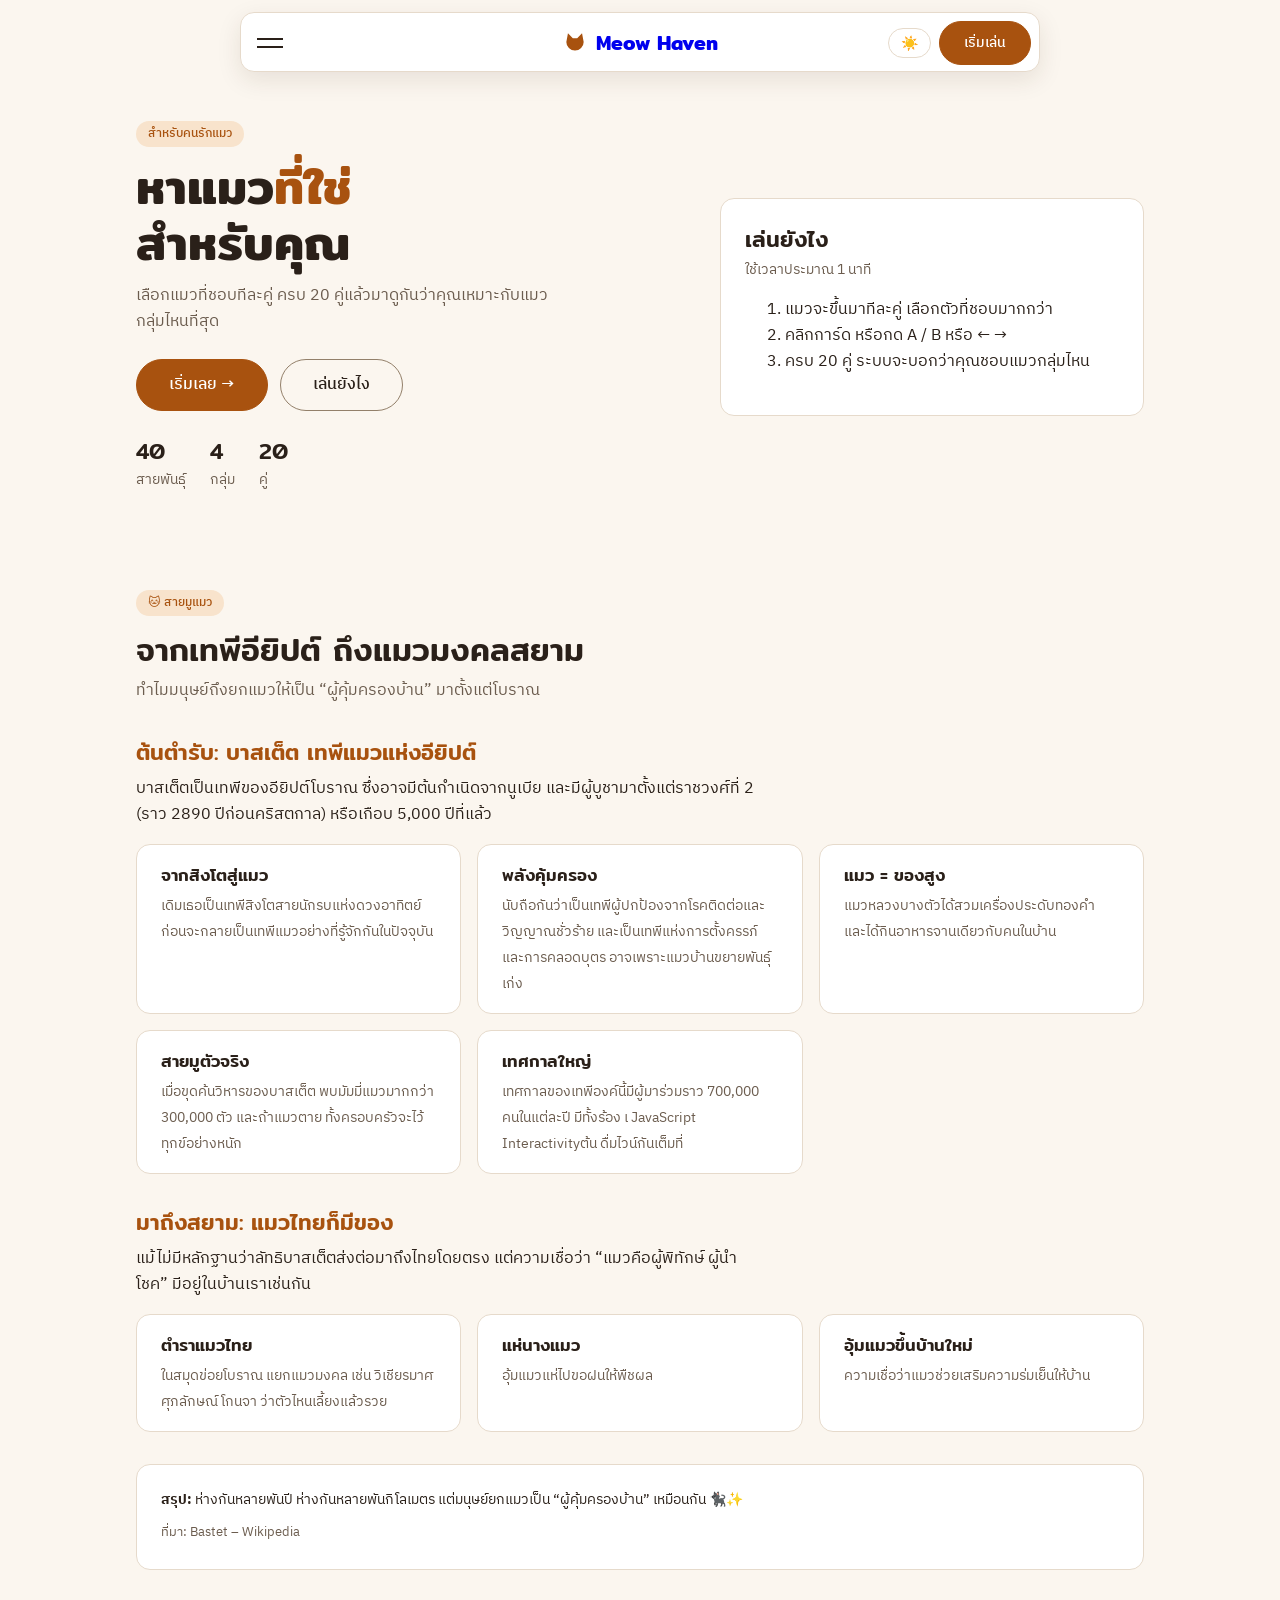
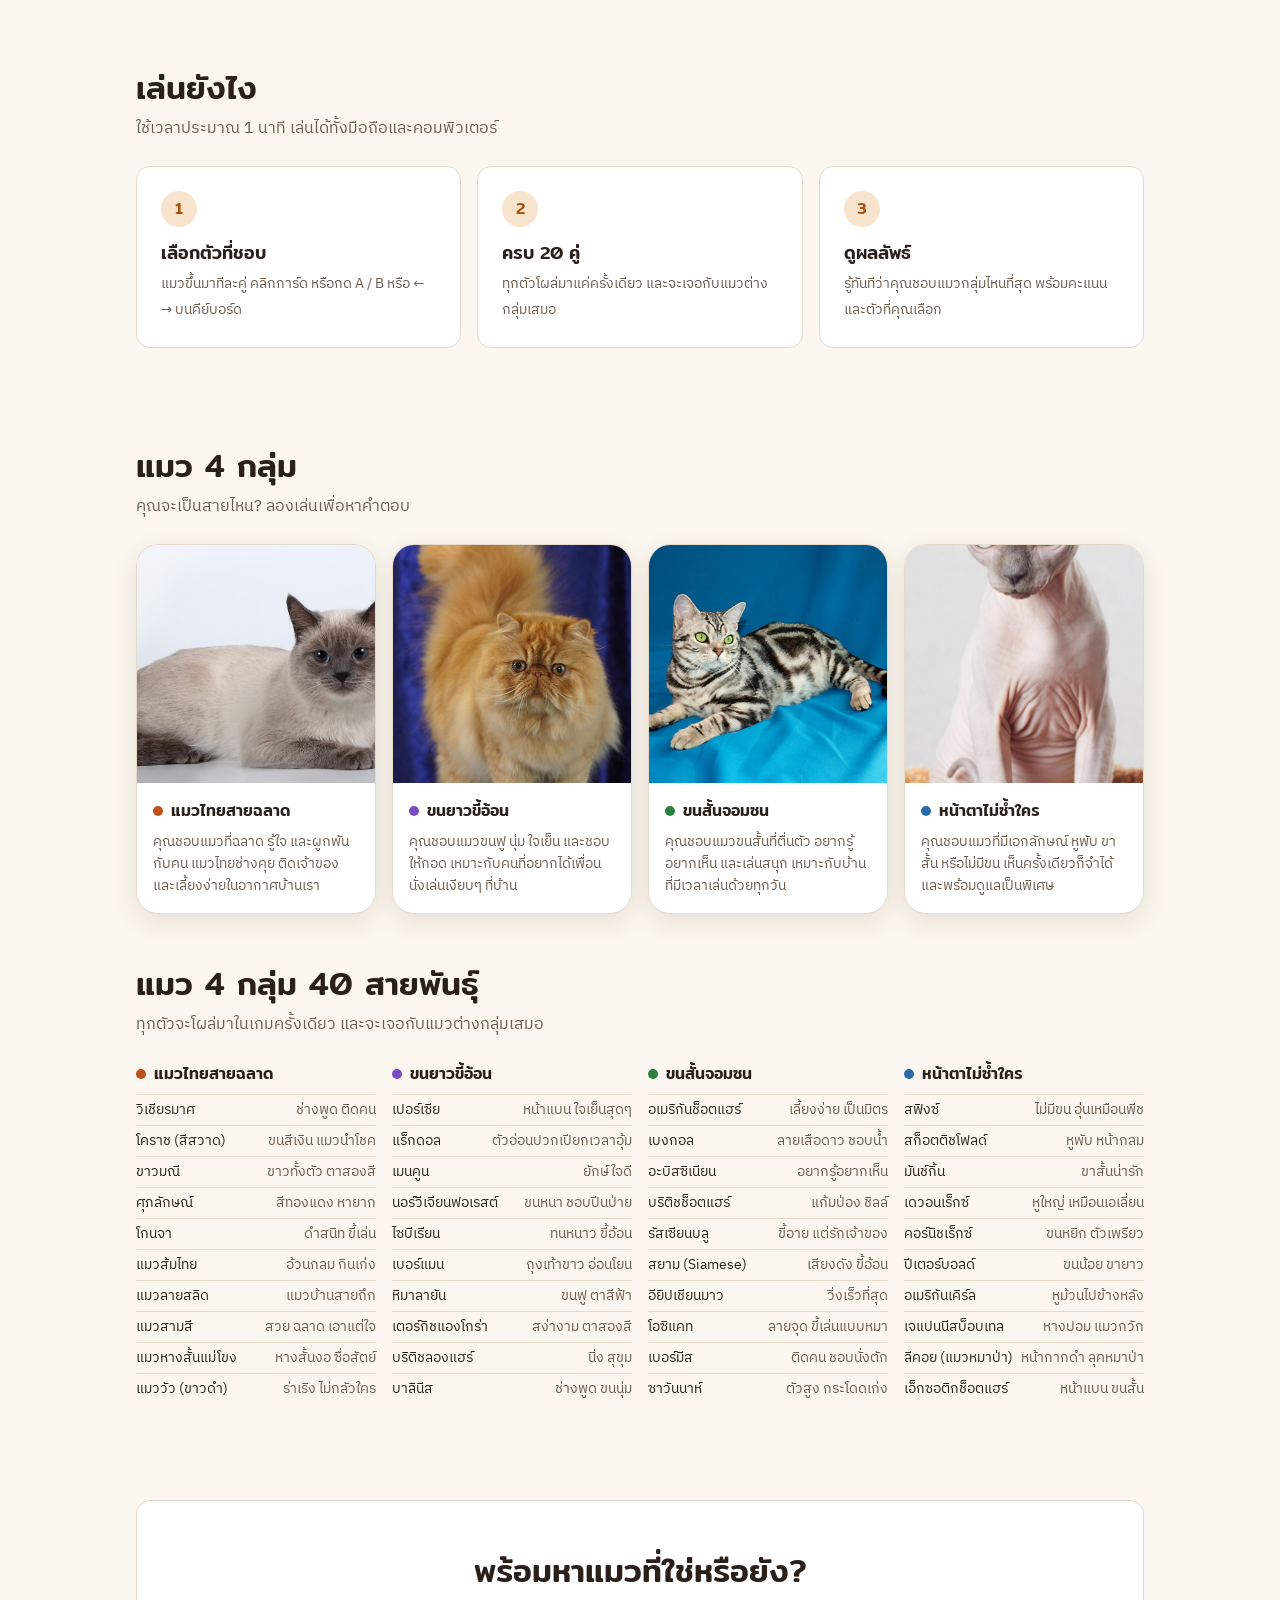
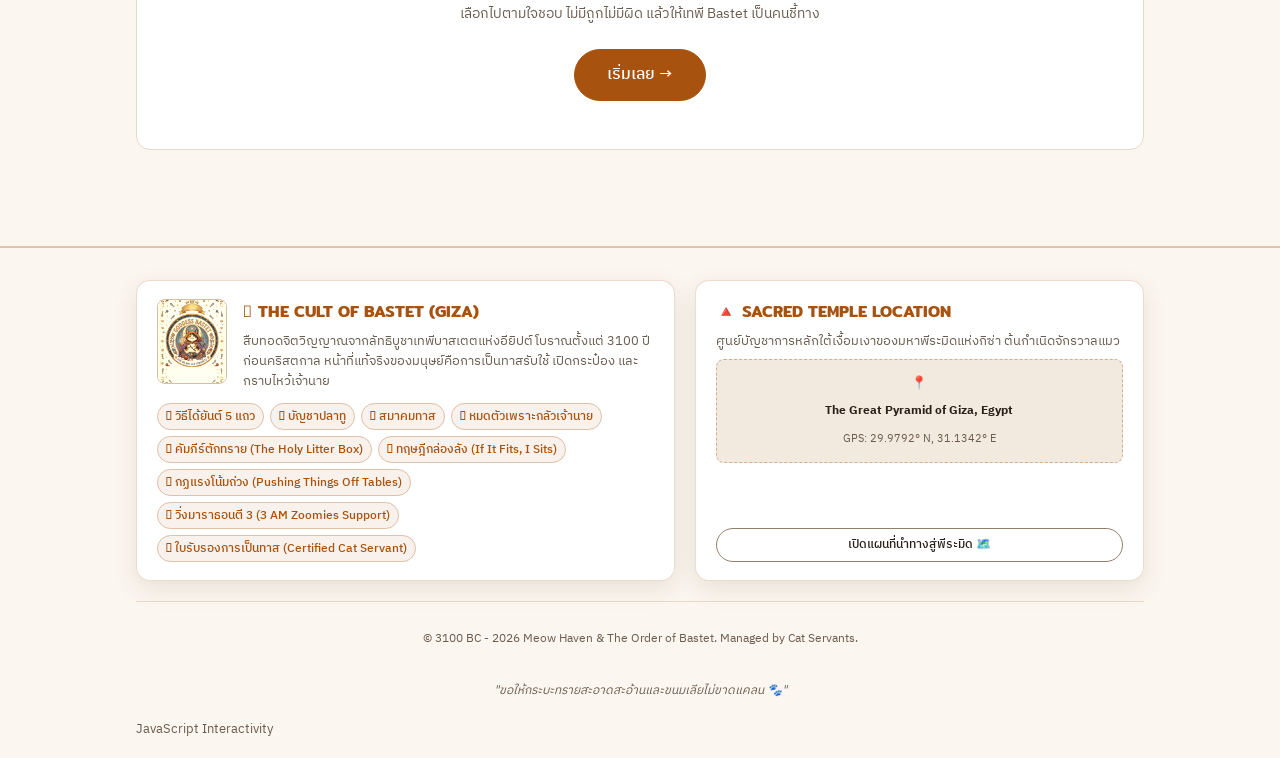
==== commit 54b279c6: "change" ====
--- a/Index.html
+++ b/Index.html
@@ -79,7 +79,7 @@
           <li><b>แมว = ของสูง</b><span>แมวหลวงบางตัวได้สวมเครื่องประดับทองคำ และได้กินอาหารจานเดียวกับคนในบ้าน</span></li>
           <li><b>สายมูตัวจริง</b><span>เมื่อขุดค้นวิหารของบาสเต็ต พบมัมมี่แมวมากกว่า 300,000 ตัว และถ้าแมวตาย
               ทั้งครอบครัวจะไว้ทุกข์อย่างหนัก</span></li>
-          <li><b>เทศกาลใหญ่</b><span>เทศกาลของเทพีองค์นี้มีผู้มาร่วมราว 700,000 คนในแต่ละปี มีทั้งร้อง เต้น
+          <li><b>เทศกาลใหญ่</b><span>เทศกาลของเทพีองค์นี้มีผู้มาร่วมราว 700,000 คนในแต่ละปี มีทั้งร้อง เ JavaScript Interactivityต้น
               ดื่มไวน์กันเต็มที่</span></li>
         </ul>
 
@@ -229,7 +229,7 @@
     <div class="bastet-bottom">
       <p>© 3100 BC - 2026 Meow Haven & The Order of Bastet. Managed by Cat Servants.</p>
       <p style="font-style:italic;">"ขอให้กระบะทรายสะอาดสะอ้านและขนมเลียไม่ขาดแคลน 🐾"</p>
-    </div>
+    </div> JavaScript Interactivity
   </div>
 </footer>
 
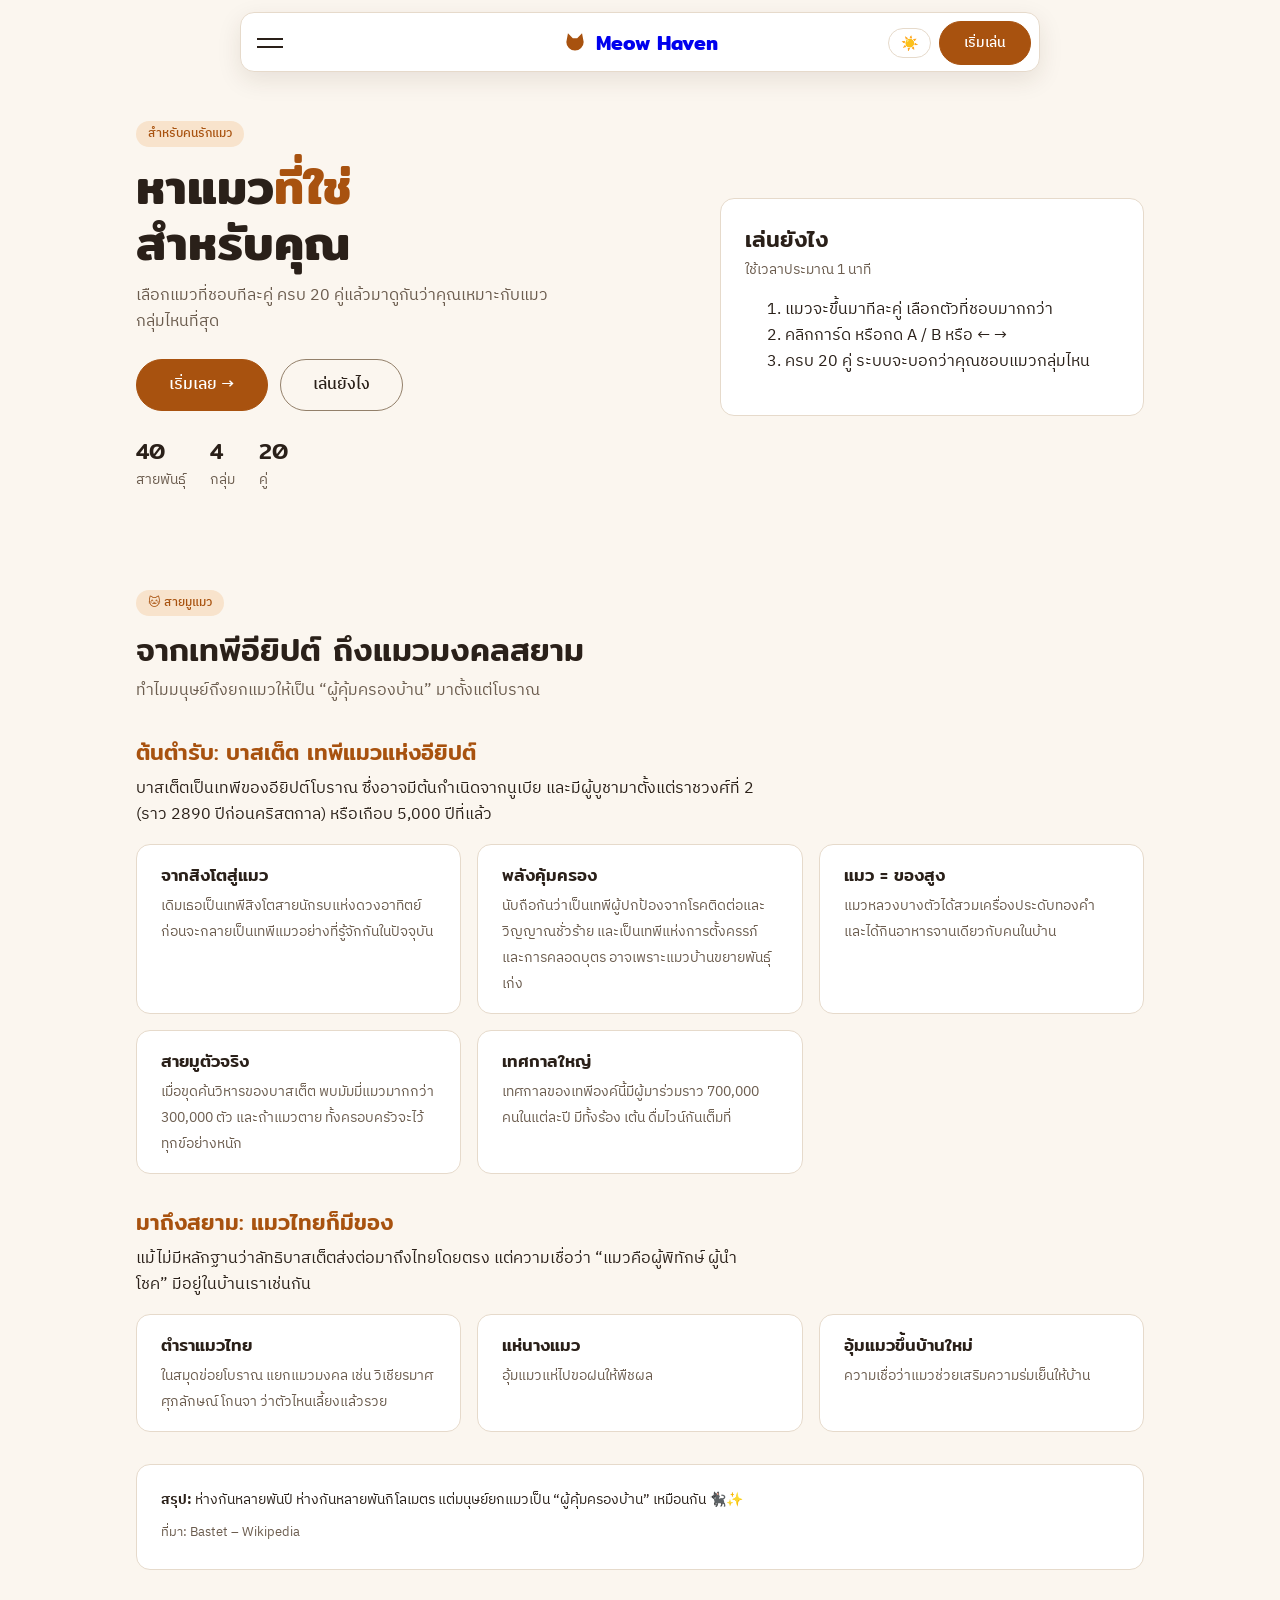
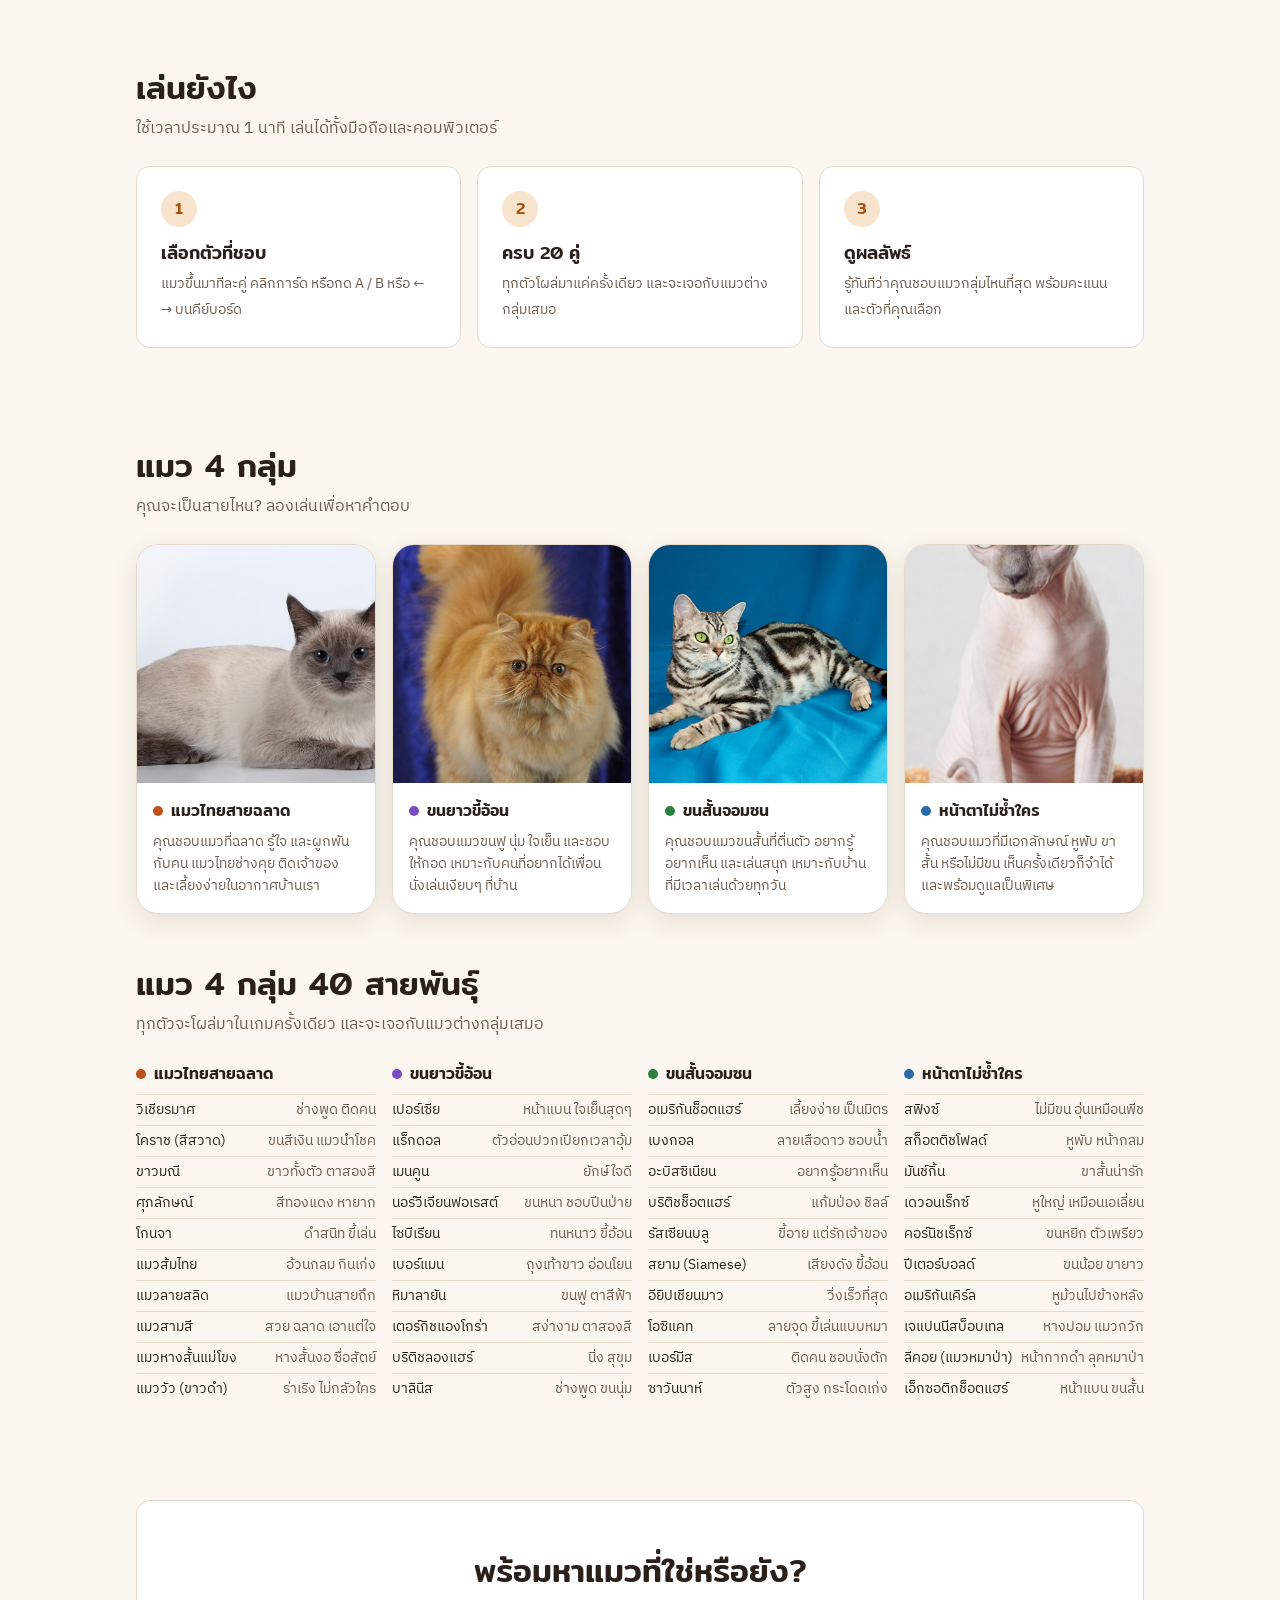
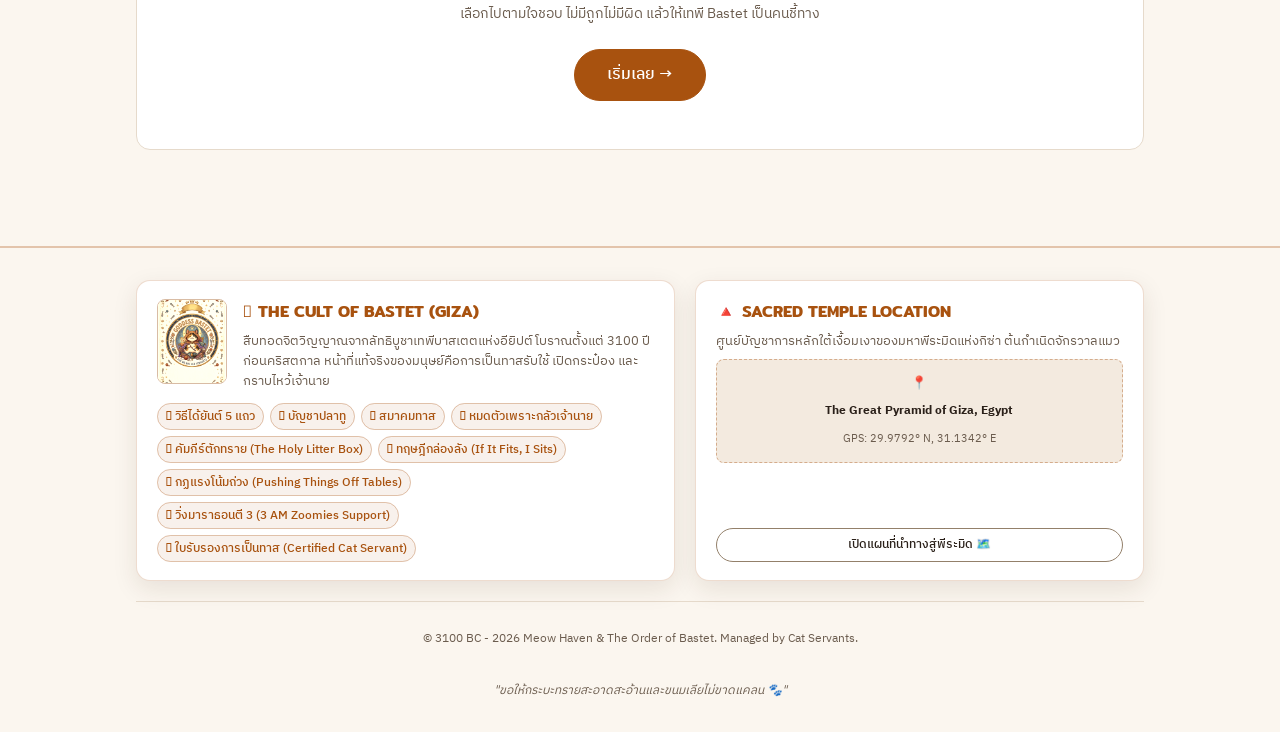
==== commit 5959c606: "clear cache" ====
--- a/Index.html
+++ b/Index.html
@@ -79,7 +79,7 @@
           <li><b>แมว = ของสูง</b><span>แมวหลวงบางตัวได้สวมเครื่องประดับทองคำ และได้กินอาหารจานเดียวกับคนในบ้าน</span></li>
           <li><b>สายมูตัวจริง</b><span>เมื่อขุดค้นวิหารของบาสเต็ต พบมัมมี่แมวมากกว่า 300,000 ตัว และถ้าแมวตาย
               ทั้งครอบครัวจะไว้ทุกข์อย่างหนัก</span></li>
-          <li><b>เทศกาลใหญ่</b><span>เทศกาลของเทพีองค์นี้มีผู้มาร่วมราว 700,000 คนในแต่ละปี มีทั้งร้อง เ JavaScript Interactivityต้น
+          <li><b>เทศกาลใหญ่</b><span>เทศกาลของเทพีองค์นี้มีผู้มาร่วมราว 700,000 คนในแต่ละปี มีทั้งร้อง เต้น
               ดื่มไวน์กันเต็มที่</span></li>
         </ul>
 
@@ -229,7 +229,7 @@
     <div class="bastet-bottom">
       <p>© 3100 BC - 2026 Meow Haven & The Order of Bastet. Managed by Cat Servants.</p>
       <p style="font-style:italic;">"ขอให้กระบะทรายสะอาดสะอ้านและขนมเลียไม่ขาดแคลน 🐾"</p>
-    </div> JavaScript Interactivity
+    </div>
   </div>
 </footer>
 
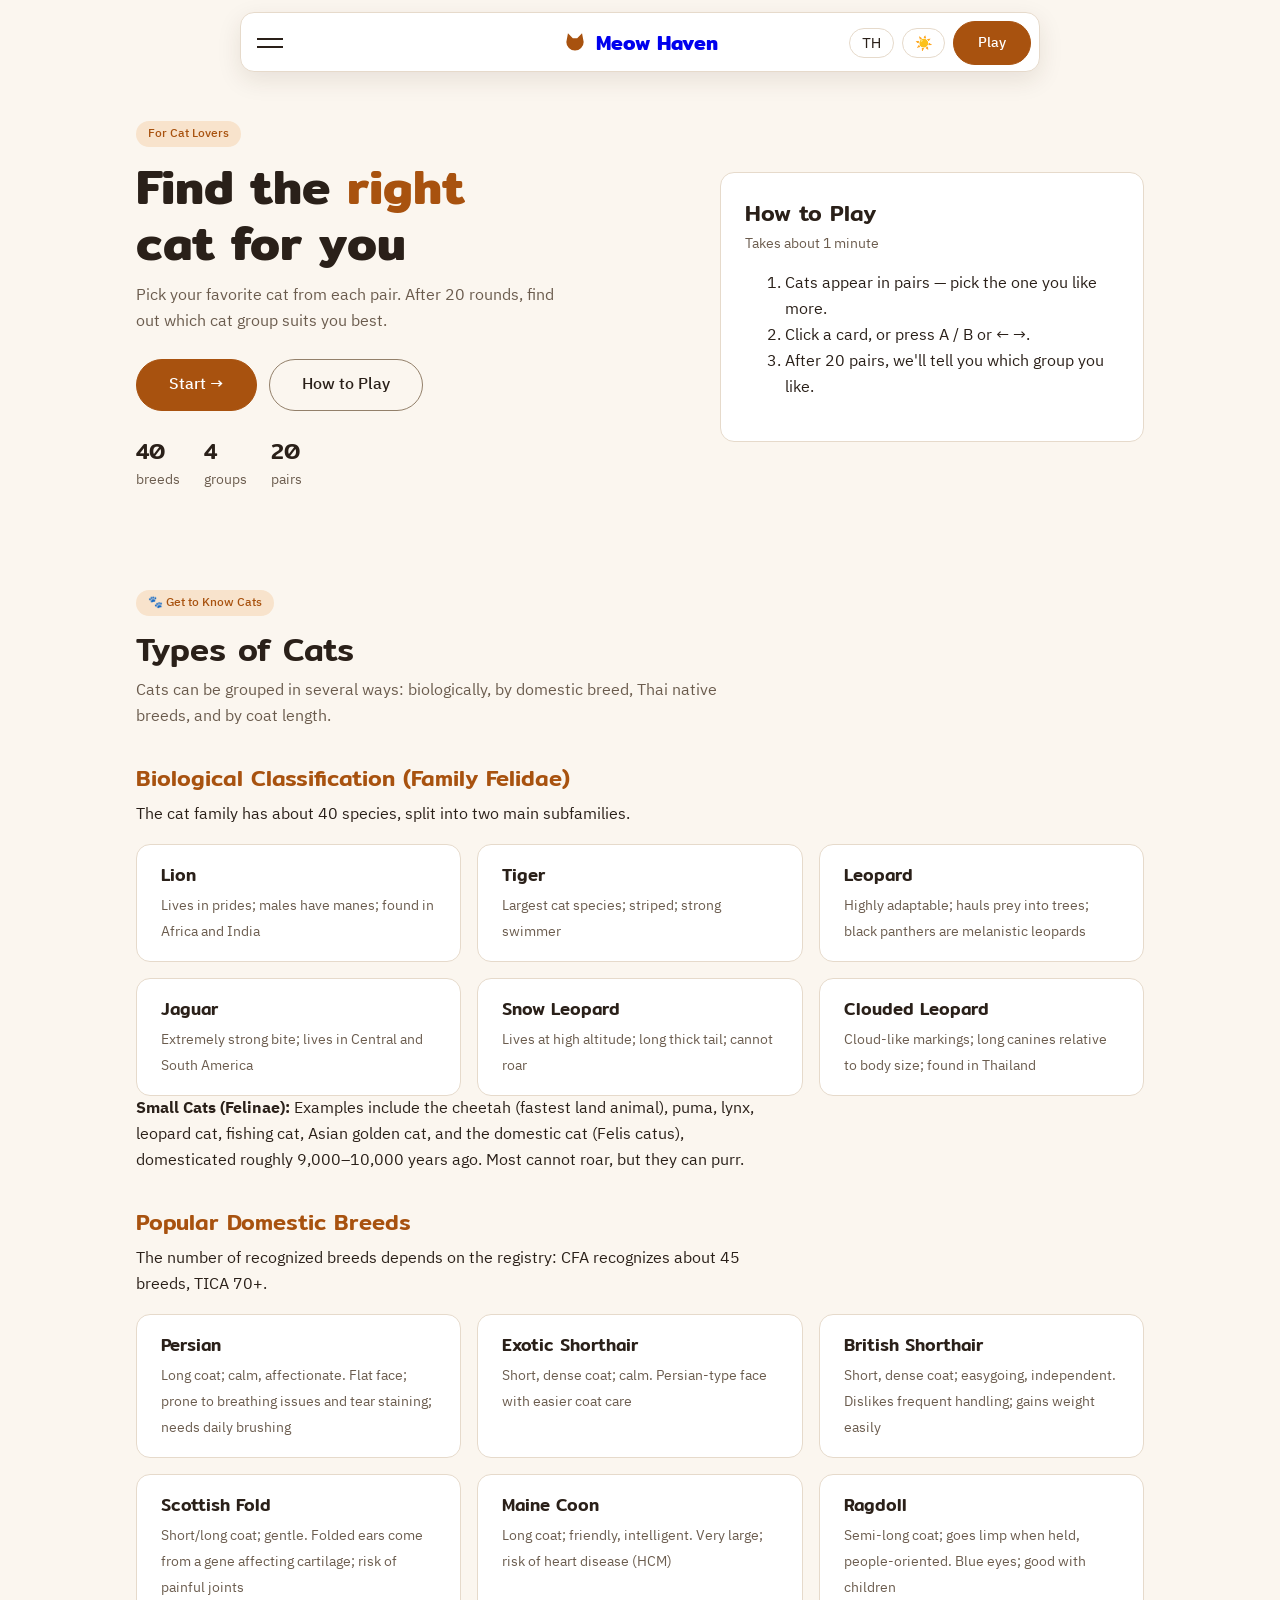
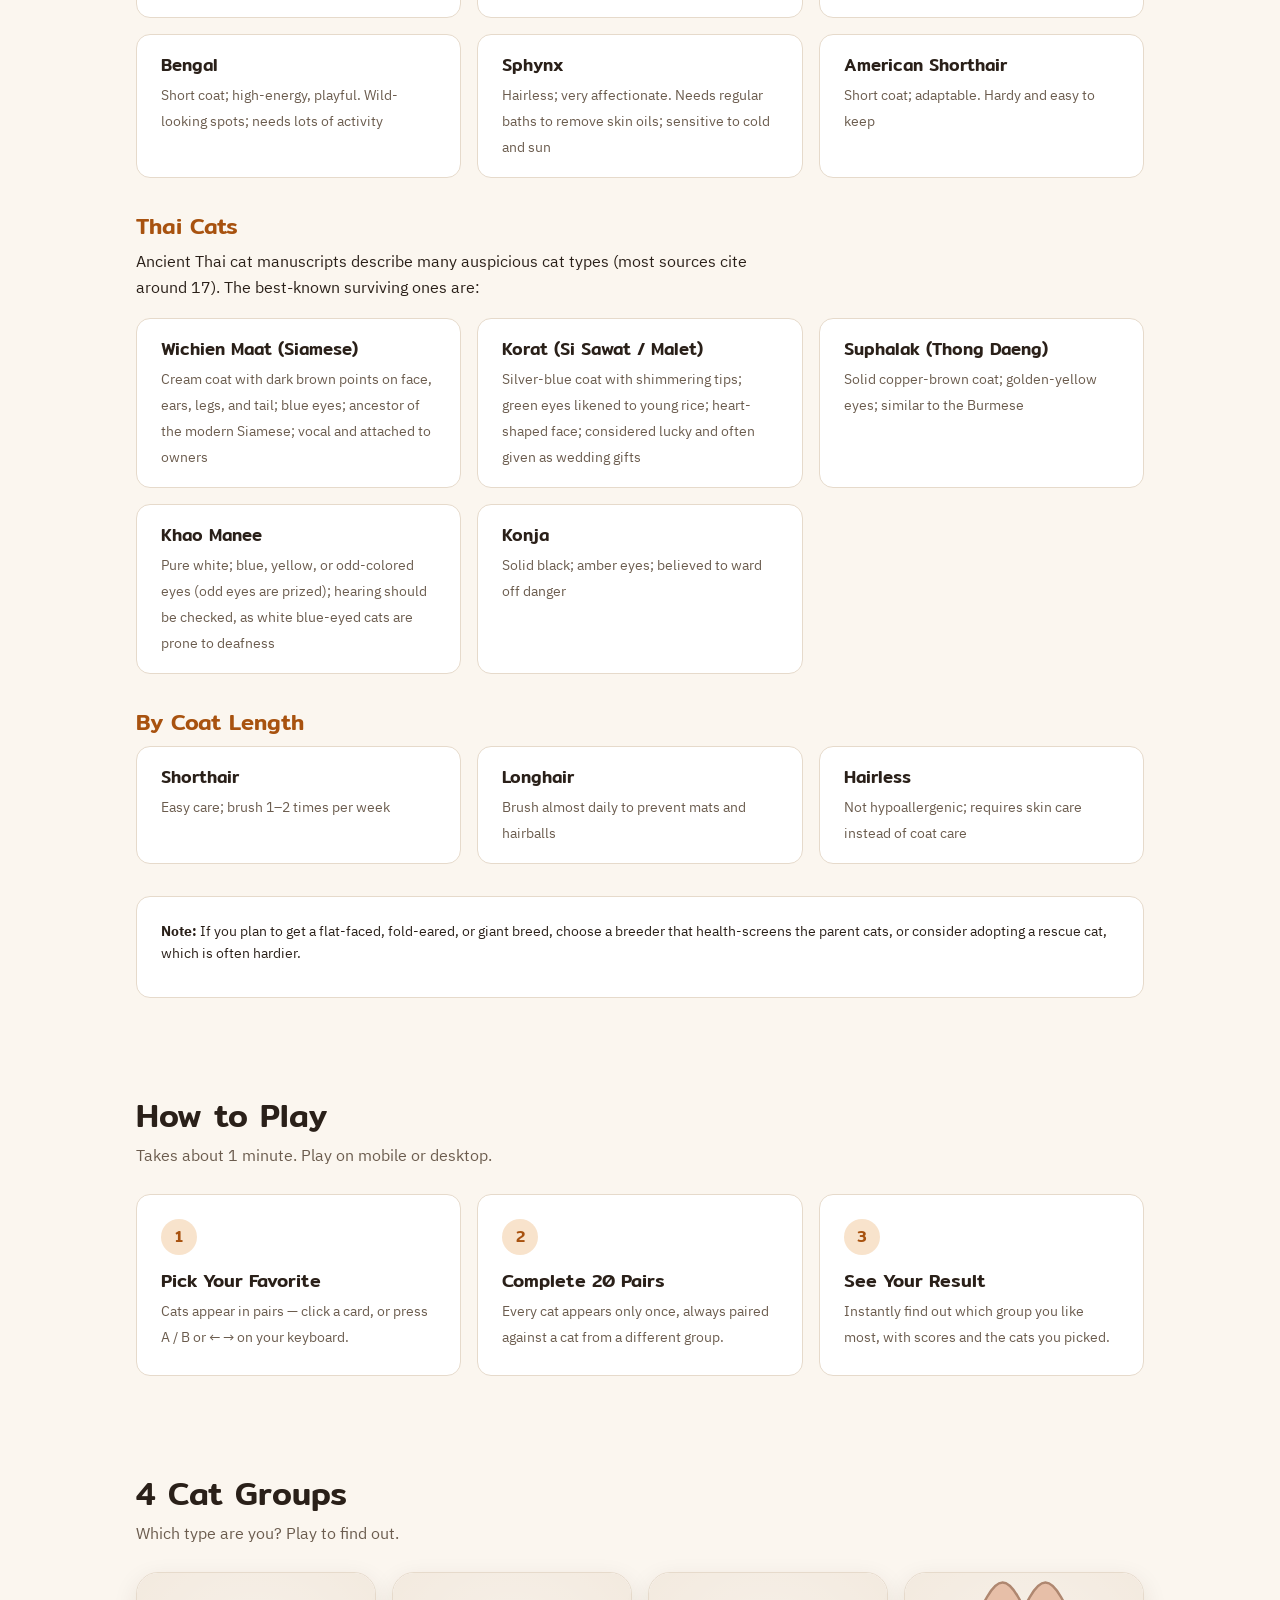
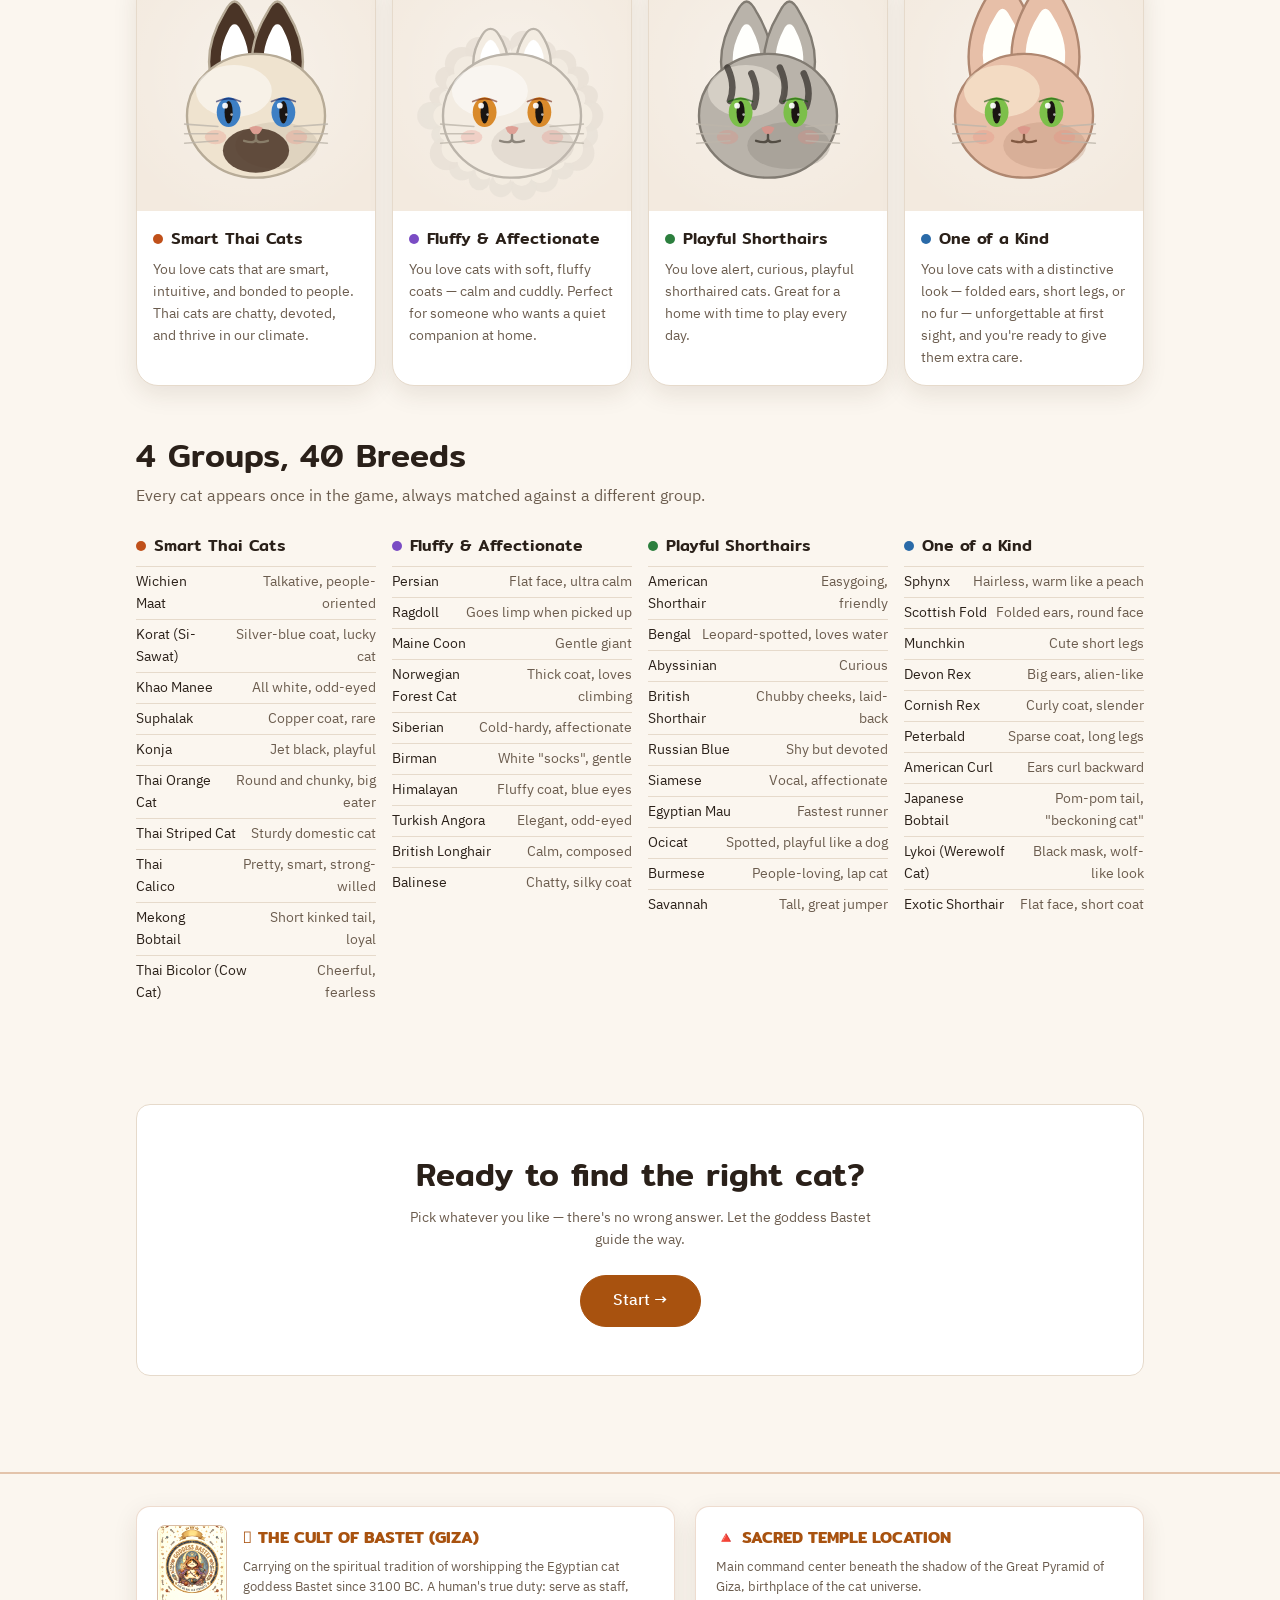
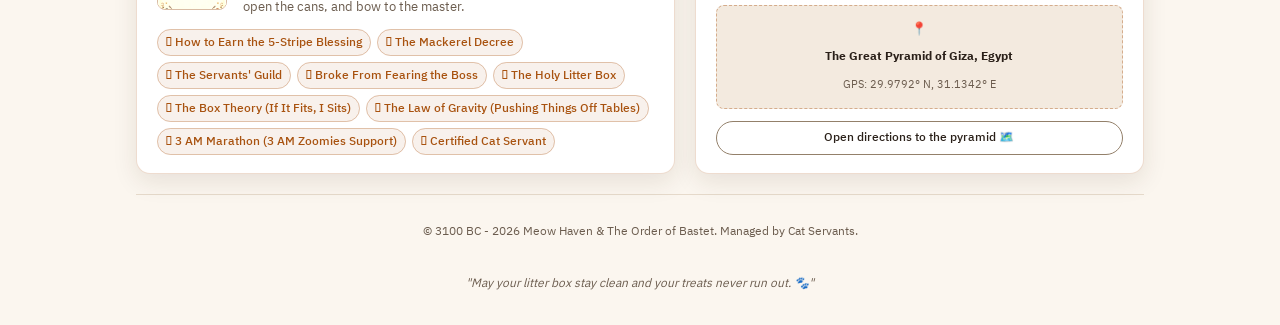
==== commit 6b206c4b: "Add i18n support, replace cat photos with generated SVGs, add breed reference doc Co-Authored-By: Cl" ====
--- a/Index.html
+++ b/Index.html
@@ -9,36 +9,37 @@
   <link rel="preconnect" href="https://fonts.googleapis.com">
   <link rel="preconnect" href="https://fonts.gstatic.com" crossorigin>
   <link rel="stylesheet" href="https://fonts.googleapis.com/css2?family=IBM+Plex+Sans+Thai:wght@400;500;600&family=Mitr:wght@400;500;600&display=swap">
-  <link href="./styles.css" rel="stylesheet"/>
+  <link href="./styles.css?v=3" rel="stylesheet"/>
 </head>
 <body>
 
 <div class="cn-wrap">
-  <nav class="cn" id="cardNav" aria-label="หลัก">
+  <nav class="cn" id="cardNav" data-i18n-aria-label="nav.aria">
     <div class="cn__top">
-      <button class="cn__burger" id="cnBurger" type="button" aria-label="เปิดเมนู" aria-expanded="false" aria-controls="cnCards"><span></span><span></span></button>
+      <button class="cn__burger" id="cnBurger" type="button" data-i18n-aria-label="nav.openMenu" aria-expanded="false" aria-controls="cnCards"><span></span><span></span></button>
       <a class="cn__logo" href="#intro" data-go="intro"><svg viewBox="0 0 24 24" aria-hidden="true"><path d="M4 11 L5.5 3 L10 7.5 h4 L18.5 3 L20 11 a8 8 0 1 1 -16 0Z" /></svg>Meow Haven</a>
       <div class="cn__right">
-        <button type="button" class="theme-toggle" id="themeToggleBtn" aria-label="สลับธีม"><span id="themeIcon">🌙</span></button>
-        <a class="mh-btn mh-btn--primary cn__cta" href="#test" data-go="test">เริ่มเล่น</a>
+        <button type="button" class="theme-toggle" id="langToggleBtn">EN</button>
+        <button type="button" class="theme-toggle" id="themeToggleBtn" data-i18n-aria-label="nav.toggleTheme"><span id="themeIcon">🌙</span></button>
+        <a class="mh-btn mh-btn--primary cn__cta" href="#test" data-go="test" data-i18n="nav.play">เริ่มเล่น</a>
       </div>
     </div>
     <div class="cn__cards" id="cnCards">
       <div class="cn__card" style="--c:var(--brand-soft)">
-        <h3>สำรวจ</h3>
-        <a href="#about" data-go="intro">↗ สายมูแมว</a>
-        <a href="#how" data-go="intro">↗ เล่นยังไง</a>
-        <a href="about.html">↗ เกี่ยวกับโปรเจกต์</a>
+        <h3 data-i18n="nav.explore">สำรวจ</h3>
+        <a href="#types" data-go="intro" data-i18n="nav.exploreTypes">↗ ประเภทของแมว</a>
+        <a href="#how" data-go="intro" data-i18n="nav.exploreHow">↗ เล่นยังไง</a>
+        <a href="about.html" data-i18n="nav.exploreAbout">↗ เกี่ยวกับโปรเจกต์</a>
       </div>
       <div class="cn__card" style="--c:var(--surface-raised)">
-        <h3>กลุ่มแมว</h3>
-        <a href="#groups" data-go="intro">↗ 4 กลุ่มแมว</a>
-        <a href="#breeds" data-go="intro">↗ 40 สายพันธุ์</a>
+        <h3 data-i18n="nav.groups">กลุ่มแมว</h3>
+        <a href="#groups" data-go="intro" data-i18n="nav.groups4">↗ 4 กลุ่มแมว</a>
+        <a href="#breeds" data-go="intro" data-i18n="nav.breeds40">↗ 40 สายพันธุ์</a>
       </div>
       <div class="cn__card" style="--c:var(--surface)">
-        <h3>เล่นเลย</h3>
-        <a href="#test" data-go="test">↗ A/B Test</a>
-        <a href="#about" data-go="intro">↗ ตำนาน Bastet</a>
+        <h3 data-i18n="nav.playNow">เล่นเลย</h3>
+        <a href="#test" data-go="test" data-i18n="nav.playAB">↗ A/B Test</a>
+        <a href="#bastet" data-go="intro" data-i18n="nav.groupsBastet">↗ ตำนาน Bastet</a>
       </div>
     </div>
   </nav>
@@ -49,53 +50,70 @@
   <section id="intro" class="screen">
     <div class="wrap hero">
       <div>
-        <span class="mh-chip">สำหรับคนรักแมว</span>
-        <h1>หาแมว<em>ที่ใช่</em><br>สำหรับคุณ</h1>
-        <p class="lede">เลือกแมวที่ชอบทีละคู่ ครบ 20 คู่แล้วมาดูกันว่าคุณเหมาะกับแมวกลุ่มไหนที่สุด</p>
+        <span class="mh-chip" data-i18n="hero.chip">สำหรับคนรักแมว</span>
+        <h1 data-i18n-html="hero.title">หาแมว<em>ที่ใช่</em><br>สำหรับคุณ</h1>
+        <p class="lede" data-i18n="hero.lede">เลือกแมวที่ชอบทีละคู่ ครบ 20 คู่แล้วมาดูกันว่าคุณเหมาะกับแมวกลุ่มไหนที่สุด</p>
         <div class="hero__cta">
-          <button class="mh-btn mh-btn--primary mh-btn--lg" id="startBtn" type="button">เริ่มเลย →</button>
-          <a class="mh-btn mh-btn--lg" href="#how">เล่นยังไง</a>
-        </div>
-        <div class="facts"><span><b>40</b>สายพันธุ์</span><span><b>4</b>กลุ่ม</span><span><b>20</b>คู่</span></div>
+          <button class="mh-btn mh-btn--primary mh-btn--lg" id="startBtn" type="button" data-i18n="hero.start">เริ่มเลย →</button>
+          <a class="mh-btn mh-btn--lg" href="#how" data-i18n="hero.howto">เล่นยังไง</a>
+        </div>
+        <div class="facts"><span><b>40</b><span data-i18n="hero.facts.breeds">สายพันธุ์</span></span><span><b>4</b><span data-i18n="hero.facts.groups">กลุ่ม</span></span><span><b>20</b><span data-i18n="hero.facts.pairs">คู่</span></span></div>
       </div>
       <div class="mh-panel" id="lastPanel"></div>
     </div>
 
-    <!-- ABOUT -->
-    <section class="sec" id="about">
-      <div class="wrap">
-        <span class="mh-chip">🐱 สายมูแมว</span>
-        <h2>จากเทพีอียิปต์ ถึงแมวมงคลสยาม</h2>
-        <p>ทำไมมนุษย์ถึงยกแมวให้เป็น “ผู้คุ้มครองบ้าน” มาตั้งแต่โบราณ</p>
-
-        <h3 class="sub">ต้นตำรับ: บาสเต็ต เทพีแมวแห่งอียิปต์</h3>
-        <p class="story">บาสเต็ตเป็นเทพีของอียิปต์โบราณ ซึ่งอาจมีต้นกำเนิดจากนูเบีย และมีผู้บูชามาตั้งแต่ราชวงศ์ที่ 2
-          (ราว 2890 ปีก่อนคริสตกาล) หรือเกือบ 5,000 ปีที่แล้ว</p>
-        <ul class="facts-grid">
-          <li><b>จากสิงโตสู่แมว</b><span>เดิมเธอเป็นเทพีสิงโตสายนักรบแห่งดวงอาทิตย์
-              ก่อนจะกลายเป็นเทพีแมวอย่างที่รู้จักกันในปัจจุบัน</span></li>
-          <li><b>พลังคุ้มครอง</b><span>นับถือกันว่าเป็นเทพีผู้ปกป้องจากโรคติดต่อและวิญญาณชั่วร้าย
-              และเป็นเทพีแห่งการตั้งครรภ์และการคลอดบุตร อาจเพราะแมวบ้านขยายพันธุ์เก่ง</span></li>
-          <li><b>แมว = ของสูง</b><span>แมวหลวงบางตัวได้สวมเครื่องประดับทองคำ และได้กินอาหารจานเดียวกับคนในบ้าน</span></li>
-          <li><b>สายมูตัวจริง</b><span>เมื่อขุดค้นวิหารของบาสเต็ต พบมัมมี่แมวมากกว่า 300,000 ตัว และถ้าแมวตาย
-              ทั้งครอบครัวจะไว้ทุกข์อย่างหนัก</span></li>
-          <li><b>เทศกาลใหญ่</b><span>เทศกาลของเทพีองค์นี้มีผู้มาร่วมราว 700,000 คนในแต่ละปี มีทั้งร้อง เต้น
-              ดื่มไวน์กันเต็มที่</span></li>
-        </ul>
-
-        <h3 class="sub">มาถึงสยาม: แมวไทยก็มีของ</h3>
-        <p class="story">แม้ไม่มีหลักฐานว่าลัทธิบาสเต็ตส่งต่อมาถึงไทยโดยตรง แต่ความเชื่อว่า “แมวคือผู้พิทักษ์ ผู้นำโชค”
-          มีอยู่ในบ้านเราเช่นกัน</p>
-        <ul class="facts-grid">
-          <li><b>ตำราแมวไทย</b><span>ในสมุดข่อยโบราณ แยกแมวมงคล เช่น วิเชียรมาศ ศุภลักษณ์ โกนจา
-              ว่าตัวไหนเลี้ยงแล้วรวย</span></li>
-          <li><b>แห่นางแมว</b><span>อุ้มแมวแห่ไปขอฝนให้พืชผล</span></li>
-          <li><b>อุ้มแมวขึ้นบ้านใหม่</b><span>ความเชื่อว่าแมวช่วยเสริมความร่มเย็นให้บ้าน</span></li>
+    <!-- TYPES OF CATS -->
+    <section class="sec" id="types">
+      <div class="wrap">
+        <span class="mh-chip" data-i18n="types.chip">🐾 รู้จักแมว</span>
+        <h2 data-i18n="types.title">ประเภทของแมว</h2>
+        <p data-i18n="types.lede">แมวแบ่งได้หลายมุมมอง ทั้งทางชีววิทยา สายพันธุ์แมวบ้าน สายพันธุ์ไทยโบราณ และความยาวของขน</p>
+
+        <h3 class="sub" data-i18n="types.sub1">การจำแนกทางชีววิทยา (วงศ์ Felidae)</h3>
+        <p class="story" data-i18n="types.story1">วงศ์แมวมีประมาณ 40 สายพันธุ์ แบ่งออกเป็น 2 วงศ์ย่อยหลัก</p>
+        <ul class="facts-grid">
+          <li><b data-i18n="types.big1.b">สิงโต</b><span data-i18n="types.big1.s">อยู่รวมกันเป็นฝูง ตัวผู้มีขนสร้อยคอ พบในแอฟริกาและอินเดีย</span></li>
+          <li><b data-i18n="types.big2.b">เสือโคร่ง</b><span data-i18n="types.big2.s">แมวตระกูลใหญ่ที่สุด มีลายทาง ว่ายน้ำเก่ง</span></li>
+          <li><b data-i18n="types.big3.b">เสือดาว</b><span data-i18n="types.big3.s">ปรับตัวเก่ง ลากเหยื่อขึ้นต้นไม้ เสือดำคือเสือดาวที่มีเมลานิน</span></li>
+          <li><b data-i18n="types.big4.b">เสือจากัวร์</b><span data-i18n="types.big4.s">กัดแรงมาก อาศัยในอเมริกากลางและใต้</span></li>
+          <li><b data-i18n="types.big5.b">เสือดาวหิมะ</b><span data-i18n="types.big5.s">อาศัยบนที่สูง หางยาวหนา ไม่สามารถคำรามได้</span></li>
+          <li><b data-i18n="types.big6.b">เสือลายเมฆ</b><span data-i18n="types.big6.s">ลายคล้ายเมฆ เขี้ยวยาวเมื่อเทียบกับตัว พบในไทย</span></li>
+        </ul>
+        <p class="story" data-i18n-html="types.smallcats"><b>แมวเล็ก (Felinae):</b> ตัวอย่างเช่น เสือชีตาห์ (สัตว์บกที่วิ่งเร็วที่สุด) พูม่า ลิงซ์ แมวดาว แมวหัวแบน แมวทองเอเชีย และแมวบ้าน (Felis catus) ซึ่งถูกเลี้ยงมาแล้วราว 9,000–10,000 ปี ส่วนใหญ่คำรามไม่ได้ แต่ร้องครางได้</p>
+
+        <h3 class="sub" data-i18n="types.sub2">สายพันธุ์แมวบ้านที่นิยม</h3>
+        <p class="story" data-i18n="types.story2">จำนวนสายพันธุ์ที่ได้รับการรับรองขึ้นอยู่กับสมาคม เช่น CFA รับรองประมาณ 45 สายพันธุ์ ส่วน TICA รับรองมากกว่า 70 สายพันธุ์</p>
+        <ul class="facts-grid">
+          <li><b data-i18n="types.breed1.b">เปอร์เซีย</b><span data-i18n="types.breed1.s">ขนยาว ใจเย็นและขี้อ้อน หน้าแบน มักมีปัญหาการหายใจและขี้ตาไหล ต้องแปรงขนทุกวัน</span></li>
+          <li><b data-i18n="types.breed2.b">เอ็กซอติกช็อตแฮร์</b><span data-i18n="types.breed2.s">ขนสั้นหนา ใจเย็น หน้าแบบเปอร์เซียแต่ดูแลง่ายกว่า</span></li>
+          <li><b data-i18n="types.breed3.b">บริติชช็อตแฮร์</b><span data-i18n="types.breed3.s">ขนสั้นหนา สบายๆ เป็นตัวของตัวเอง ไม่ชอบถูกจับบ่อย อ้วนง่าย</span></li>
+          <li><b data-i18n="types.breed4.b">สก็อตติชโฟลด์</b><span data-i18n="types.breed4.s">ขนสั้นหรือยาว อ่อนโยน หูพับจากยีนที่มีผลต่อกระดูกอ่อน เสี่ยงปัญหาข้อ</span></li>
+          <li><b data-i18n="types.breed5.b">เมนคูน</b><span data-i18n="types.breed5.s">ขนยาว เป็นมิตร ฉลาด ตัวใหญ่มาก เสี่ยงโรคหัวใจ (HCM)</span></li>
+          <li><b data-i18n="types.breed6.b">แร็กดอล</b><span data-i18n="types.breed6.s">ขนกึ่งยาว ตัวอ่อนปวกเปียกเวลาอุ้ม ติดคน ตาสีฟ้า เข้ากับเด็กได้ดี</span></li>
+          <li><b data-i18n="types.breed7.b">เบงกอล</b><span data-i18n="types.breed7.s">ขนสั้น พลังเยอะ ขี้เล่น ลายคล้ายเสือป่า ต้องการกิจกรรมมาก</span></li>
+          <li><b data-i18n="types.breed8.b">สฟิงซ์</b><span data-i18n="types.breed8.s">ไม่มีขน ขี้อ้อนมาก ต้องอาบน้ำบ่อยเพื่อลดความมันผิว ไวต่อความเย็นและแดด</span></li>
+          <li><b data-i18n="types.breed9.b">อเมริกันช็อตแฮร์</b><span data-i18n="types.breed9.s">ขนสั้น ปรับตัวง่าย แข็งแรง เลี้ยงง่าย</span></li>
+        </ul>
+
+        <h3 class="sub" data-i18n="types.sub3">แมวไทย</h3>
+        <p class="story" data-i18n="types.story3">ตำราแมวไทยโบราณบรรยายแมวมงคลไว้หลายแบบ (ส่วนใหญ่อ้างว่ามีประมาณ 17 ชนิด) ที่รู้จักและพบในปัจจุบันมีดังนี้</p>
+        <ul class="facts-grid">
+          <li><b data-i18n="types.thai1.b">วิเชียรมาศ (Siamese)</b><span data-i18n="types.thai1.s">ขนสีครีม มีแต้มสีน้ำตาลเข้มที่หน้า หู ขา และหาง ตาสีฟ้า ต้นตระกูลของสยามในปัจจุบัน ช่างพูดและผูกพันกับเจ้าของ</span></li>
+          <li><b data-i18n="types.thai2.b">โคราช (สีสวาด/มาเล็ด)</b><span data-i18n="types.thai2.s">ขนสีเงินอมฟ้าปลายขนเป็นประกาย ตาสีเขียวเหมือนต้นข้าวอ่อน หน้ารูปหัวใจ ถือเป็นแมวนำโชค มักให้เป็นของขวัญแต่งงาน</span></li>
+          <li><b data-i18n="types.thai3.b">ศุภลักษณ์ (ทองแดง)</b><span data-i18n="types.thai3.s">ขนสีทองแดงล้วน ตาสีเหลืองทอง คล้ายแมวพม่า</span></li>
+          <li><b data-i18n="types.thai4.b">ขาวมณี</b><span data-i18n="types.thai4.s">ขนขาวล้วน ตาสีฟ้า เหลือง หรือสองสี (ตาสองสีถือว่ายิ่งดี) ควรตรวจการได้ยิน เพราะแมวขาวตาสีฟ้ามีแนวโน้มหูหนวก</span></li>
+          <li><b data-i18n="types.thai5.b">โกนจา</b><span data-i18n="types.thai5.s">ดำสนิททั้งตัว ตาสีเหลืองอำพัน เชื่อว่าช่วยปัดเป่าสิ่งไม่ดี</span></li>
+        </ul>
+
+        <h3 class="sub" data-i18n="types.sub4">แบ่งตามความยาวขน</h3>
+        <ul class="facts-grid">
+          <li><b data-i18n="types.coat1.b">ขนสั้น</b><span data-i18n="types.coat1.s">ดูแลง่าย แปรงขนสัปดาห์ละ 1–2 ครั้ง</span></li>
+          <li><b data-i18n="types.coat2.b">ขนยาว</b><span data-i18n="types.coat2.s">ต้องแปรงขนเกือบทุกวัน เพื่อป้องกันขนพันกันและก้อนขน</span></li>
+          <li><b data-i18n="types.coat3.b">ไม่มีขน</b><span data-i18n="types.coat3.s">ไม่ใช่แมวที่ไม่ก่อภูมิแพ้ ต้องดูแลผิวแทนการดูแลขน</span></li>
         </ul>
 
         <div class="mh-panel summary">
-          <p><b>สรุป:</b> ห่างกันหลายพันปี ห่างกันหลายพันกิโลเมตร แต่มนุษย์ยกแมวเป็น “ผู้คุ้มครองบ้าน” เหมือนกัน 🐈‍⬛✨</p>
-          <small>ที่มา: Bastet – Wikipedia</small>
+          <p data-i18n-html="types.note"><b>ข้อแนะนำ:</b> หากจะเลี้ยงแมวหน้าแบน หูพับ หรือสายพันธุ์ตัวใหญ่ ควรเลือกผู้เพาะพันธุ์ที่ตรวจสุขภาพพ่อแม่แมว หรือพิจารณารับแมวจรไปอุปการะ ซึ่งมักแข็งแรงกว่า</p>
         </div>
       </div>
     </section>
@@ -103,12 +121,12 @@
     <!-- HOW -->
     <section class="sec" id="how">
       <div class="wrap">
-        <h2>เล่นยังไง</h2>
-        <p>ใช้เวลาประมาณ 1 นาที เล่นได้ทั้งมือถือและคอมพิวเตอร์</p>
+        <h2 data-i18n="how.title">เล่นยังไง</h2>
+        <p data-i18n="how.lede">ใช้เวลาประมาณ 1 นาที เล่นได้ทั้งมือถือและคอมพิวเตอร์</p>
         <ol class="steps">
-          <li><b>เลือกตัวที่ชอบ</b><span>แมวขึ้นมาทีละคู่ คลิกการ์ด หรือกด A / B หรือ ← → บนคีย์บอร์ด</span></li>
-          <li><b>ครบ 20 คู่</b><span>ทุกตัวโผล่มาแค่ครั้งเดียว และจะเจอกับแมวต่างกลุ่มเสมอ</span></li>
-          <li><b>ดูผลลัพธ์</b><span>รู้ทันทีว่าคุณชอบแมวกลุ่มไหนที่สุด พร้อมคะแนนและตัวที่คุณเลือก</span></li>
+          <li><b data-i18n="how.s1.b">เลือกตัวที่ชอบ</b><span data-i18n="how.s1.s">แมวขึ้นมาทีละคู่ คลิกการ์ด หรือกด A / B หรือ ← → บนคีย์บอร์ด</span></li>
+          <li><b data-i18n="how.s2.b">ครบ 20 คู่</b><span data-i18n="how.s2.s">ทุกตัวโผล่มาแค่ครั้งเดียว และจะเจอกับแมวต่างกลุ่มเสมอ</span></li>
+          <li><b data-i18n="how.s3.b">ดูผลลัพธ์</b><span data-i18n="how.s3.s">รู้ทันทีว่าคุณชอบแมวกลุ่มไหนที่สุด พร้อมคะแนนและตัวที่คุณเลือก</span></li>
         </ol>
       </div>
     </section>
@@ -116,15 +134,15 @@
     <!-- GROUPS (rendered from groups.js) -->
     <section class="sec" id="groups">
       <div class="wrap">
-        <h2>แมว 4 กลุ่ม</h2>
-        <p>คุณจะเป็นสายไหน? ลองเล่นเพื่อหาคำตอบ</p>
+        <h2 data-i18n="groups.title">แมว 4 กลุ่ม</h2>
+        <p data-i18n="groups.lede">คุณจะเป็นสายไหน? ลองเล่นเพื่อหาคำตอบ</p>
         <div class="group-grid" id="groupGrid"></div>
       </div>
     </section>
 
     <div class="wrap breeds" id="breeds">
-      <h2>แมว 4 กลุ่ม 40 สายพันธุ์</h2>
-      <p>ทุกตัวจะโผล่มาในเกมครั้งเดียว และจะเจอกับแมวต่างกลุ่มเสมอ</p>
+      <h2 data-i18n="breeds.title">แมว 4 กลุ่ม 40 สายพันธุ์</h2>
+      <p data-i18n="breeds.lede">ทุกตัวจะโผล่มาในเกมครั้งเดียว และจะเจอกับแมวต่างกลุ่มเสมอ</p>
       <div class="breed-grid" id="breedGrid"></div>
     </div>
 
@@ -132,9 +150,9 @@
     <section class="sec cta">
       <div class="wrap">
         <div class="mh-panel">
-          <h2>พร้อมหาแมวที่ใช่หรือยัง?</h2>
-          <p>เลือกไปตามใจชอบ ไม่มีถูกไม่มีผิด แล้วให้เทพี Bastet เป็นคนชี้ทาง</p>
-          <a class="mh-btn mh-btn--primary mh-btn--lg" href="#test" data-go="test">เริ่มเลย →</a>
+          <h2 data-i18n="cta.title">พร้อมหาแมวที่ใช่หรือยัง?</h2>
+          <p data-i18n="cta.lede">เลือกไปตามใจชอบ ไม่มีถูกไม่มีผิด แล้วให้เทพี Bastet เป็นคนชี้ทาง</p>
+          <a class="mh-btn mh-btn--primary mh-btn--lg" href="#test" data-go="test" data-i18n="cta.start">เริ่มเลย →</a>
         </div>
       </div>
     </section>
@@ -144,15 +162,15 @@
   <section id="test" class="screen" hidden>
     <div class="wrap test">
       <div class="mh-progress">
-        <div class="mh-progress__meta"><span id="pairLabel">คู่ที่ 1 / 20</span><span>กด A / B หรือ ← →</span></div>
+        <div class="mh-progress__meta"><span id="pairLabel">คู่ที่ 1 / 20</span><span data-i18n="test.hint">กด A / B หรือ ← →</span></div>
         <div class="mh-progress__track" role="progressbar" aria-valuemin="0" aria-valuemax="20" aria-valuenow="0" id="progTrack">
           <div class="mh-progress__fill" id="progFill"></div>
         </div>
       </div>
-      <h2>ชอบตัวไหนมากกว่า?</h2>
+      <h2 data-i18n="test.title">ชอบตัวไหนมากกว่า?</h2>
       <div class="mh-vs">
         <button class="mh-card" id="cardA" type="button"></button>
-        <span class="mh-vs__or">หรือ</span>
+        <span class="mh-vs__or" data-i18n="test.or">หรือ</span>
         <button class="mh-card" id="cardB" type="button"></button>
       </div>
     </div>
@@ -162,17 +180,17 @@
   <section id="result" class="screen" hidden>
     <div class="wrap result">
       <div>
-        <span class="mh-chip">ผลของคุณ</span>
+        <span class="mh-chip" data-i18n="result.chip">ผลของคุณ</span>
         <h1 id="winTitle"></h1>
         <p class="desc" id="winDesc"></p>
         <div class="actions">
-          <button class="mh-btn mh-btn--primary" id="againBtn" type="button">เล่นอีกครั้ง</button>
-          <button class="mh-btn" data-go="intro" type="button">กลับหน้าแรก</button>
+          <button class="mh-btn mh-btn--primary" id="againBtn" type="button" data-i18n="result.again">เล่นอีกครั้ง</button>
+          <button class="mh-btn" data-go="intro" type="button" data-i18n="result.home">กลับหน้าแรก</button>
         </div>
       </div>
       <div class="mh-panel">
-        <h2>คะแนนแต่ละกลุ่ม</h2>
-        <p>จาก 20 ครั้งที่คุณเลือก</p>
+        <h2 data-i18n="result.scoresTitle">คะแนนแต่ละกลุ่ม</h2>
+        <p data-i18n="result.scoresLede">จาก 20 ครั้งที่คุณเลือก</p>
         <ol class="scores" id="scores"></ol>
       </div>
       <div class="picked">
@@ -184,7 +202,7 @@
 </main>
 
 <!-- BASTET FOOTER -->
-<footer class="bastet-footer">
+<footer class="bastet-footer" id="bastet">
   <div class="wrap">
     <div class="bastet-grid">
       <div class="bastet-box">
@@ -196,44 +214,45 @@
                class="bastet-img">
           <div>
             <h3><span>𓃠</span> THE CULT OF BASTET (GIZA)</h3>
-            <p>สืบทอดจิตวิญญาณจากลัทธิบูชาเทพีบาสเตตแห่งอียิปต์โบราณตั้งแต่ 3100 ปีก่อนคริสตกาล หน้าที่แท้จริงของมนุษย์คือการเป็นทาสรับใช้ เปิดกระป๋อง และกราบไหว้เจ้านาย</p>
+            <p data-i18n="footer.bastetDesc">สืบทอดจิตวิญญาณจากลัทธิบูชาเทพีบาสเตตแห่งอียิปต์โบราณตั้งแต่ 3100 ปีก่อนคริสตกาล หน้าที่แท้จริงของมนุษย์คือการเป็นทาสรับใช้ เปิดกระป๋อง และกราบไหว้เจ้านาย</p>
           </div>
         </div>
         <ul class="bastet-links">
-          <li><a href="javascript:void(0)">𓏬 วิธีได้ยันต์ 5 แถว</a></li>
-          <li><a href="javascript:void(0)">𓏬 บัญชาปลาทู</a></li>
-          <li><a href="javascript:void(0)">𓏬 สมาคมทาส</a></li>
-          <li><a href="javascript:void(0)">𓏬 หมดตัวเพราะกลัวเจ้านาย</a></li>
-          <li><a href="javascript:void(0)" title="The sacred duty">𓏬 คัมภีร์ตักทราย (The Holy Litter Box)</a></li>
-          <li><a href="javascript:void(0)" title="If it fits, I sits">𓏬 ทฤษฎีกล่องลัง (If It Fits, I Sits)</a></li>
-          <li><a href="javascript:void(0)" title="Gravity test">𓏬 กฏแรงโน้มถ่วง (Pushing Things Off Tables)</a></li>
-          <li><a href="javascript:void(0)" title="3 AM Zoomies">𓏬 วิ่งมาราธอนตี 3 (3 AM Zoomies Support)</a></li>
-          <li><a href="javascript:void(0)" title="I am your master">𓏬 ใบรับรองการเป็นทาส (Certified Cat Servant)</a></li>
-        </ul>
-      </div>
-      
+          <li><a href="javascript:void(0)" data-i18n="footer.link1">𓏬 วิธีได้ยันต์ 5 แถว</a></li>
+          <li><a href="javascript:void(0)" data-i18n="footer.link2">𓏬 บัญชาปลาทู</a></li>
+          <li><a href="javascript:void(0)" data-i18n="footer.link3">𓏬 สมาคมทาส</a></li>
+          <li><a href="javascript:void(0)" data-i18n="footer.link4">𓏬 หมดตัวเพราะกลัวเจ้านาย</a></li>
+          <li><a href="javascript:void(0)" title="The sacred duty" data-i18n="footer.link5">𓏬 คัมภีร์ตักทราย (The Holy Litter Box)</a></li>
+          <li><a href="javascript:void(0)" title="If it fits, I sits" data-i18n="footer.link6">𓏬 ทฤษฎีกล่องลัง (If It Fits, I Sits)</a></li>
+          <li><a href="javascript:void(0)" title="Gravity test" data-i18n="footer.link7">𓏬 กฏแรงโน้มถ่วง (Pushing Things Off Tables)</a></li>
+          <li><a href="javascript:void(0)" title="3 AM Zoomies" data-i18n="footer.link8">𓏬 วิ่งมาราธอนตี 3 (3 AM Zoomies Support)</a></li>
+          <li><a href="javascript:void(0)" title="I am your master" data-i18n="footer.link9">𓏬 ใบรับรองการเป็นทาส (Certified Cat Servant)</a></li>
+        </ul>
+      </div>
+
       <div class="bastet-box">
         <div>
           <h3><span>🔺</span> SACRED TEMPLE LOCATION</h3>
-          <p style="margin-bottom:8px;">ศูนย์บัญชาการหลักใต้เงื้อมเงาของมหาพีระมิดแห่งกิซ่า ต้นกำเนิดจักรวาลแมว</p>
+          <p style="margin-bottom:8px;" data-i18n="footer.templeDesc">ศูนย์บัญชาการหลักใต้เงื้อมเงาของมหาพีระมิดแห่งกิซ่า ต้นกำเนิดจักรวาลแมว</p>
           <div class="bastet-map">
             <span>📍</span>
             <strong style="color:var(--ink); font-size:12px;">The Great Pyramid of Giza, Egypt</strong>
             <small style="color:var(--ink-muted);">GPS: 29.9792° N, 31.1342° E</small>
           </div>
         </div>
-        <a href="https://maps.google.com/?q=Giza+Pyramids" target="_blank" rel="noopener noreferrer" class="mh-btn" style="width:100%; justify-content:center; font-size:12px; height:34px;">เปิดแผนที่นำทางสู่พีระมิด 🗺️</a>
+        <a href="https://maps.google.com/?q=Giza+Pyramids" target="_blank" rel="noopener noreferrer" class="mh-btn" style="width:100%; justify-content:center; font-size:12px; height:34px;" data-i18n="footer.mapBtn">เปิดแผนที่นำทางสู่พีระมิด 🗺️</a>
       </div>
     </div>
 
     <div class="bastet-bottom">
       <p>© 3100 BC - 2026 Meow Haven & The Order of Bastet. Managed by Cat Servants.</p>
-      <p style="font-style:italic;">"ขอให้กระบะทรายสะอาดสะอ้านและขนมเลียไม่ขาดแคลน 🐾"</p>
+      <p style="font-style:italic;" data-i18n="footer.quote">"ขอให้กระบะทรายสะอาดสะอ้านและขนมเลียไม่ขาดแคลน 🐾"</p>
     </div>
   </div>
 </footer>
 
-<script src="groups.js"></script>
-<script src="script.js"></script>
+<script src="i18n.js?v=1"></script>
+<script src="groups.js?v=1"></script>
+<script src="script.js?v=1"></script>
 </body>
 </html>
--- a/styles.css
+++ b/styles.css
@@ -218,6 +218,45 @@
 
   .cn__card {
     flex: none;
+  }
+}
+
+@media (max-width:480px) {
+  .cn__top {
+    padding: 0 var(--space-2) 0 var(--space-3);
+  }
+
+  .cn__logo {
+    position: static;
+    transform: none;
+    flex: 1 1 auto;
+    min-width: 0;
+    justify-content: center;
+    gap: var(--space-1);
+    font-size: 15px;
+    overflow: hidden;
+    text-overflow: ellipsis;
+  }
+
+  .cn__logo svg {
+    flex: none;
+    width: 20px;
+    height: 20px;
+  }
+
+  .cn__right {
+    flex: none;
+    gap: var(--space-1);
+  }
+
+  .cn__cta {
+    padding: 0 var(--space-3);
+    font-size: 13px;
+  }
+
+  .theme-toggle {
+    padding: 6px 9px;
+    font-size: 13px;
   }
 }
 
@@ -319,7 +358,7 @@
 
 /* Result */
 .result { padding-block:var(--space-12); display:grid; grid-template-columns:1fr 1fr; gap:var(--space-8); align-items:start; }
-.result h1 { font-size:48px; font-weight:600; margin:var(--space-3) 0; }
+.result h1 { font-size:48px; line-height:56px; font-weight:600; margin:var(--space-3) 0; }
 .result .desc { color:var(--ink-muted); margin:0 0 var(--space-6); max-width:460px; }
 .actions { display:flex; gap:var(--space-3); flex-wrap:wrap; }
 .scores { list-style:none; margin:0; padding:0; display:flex; flex-direction:column; }
